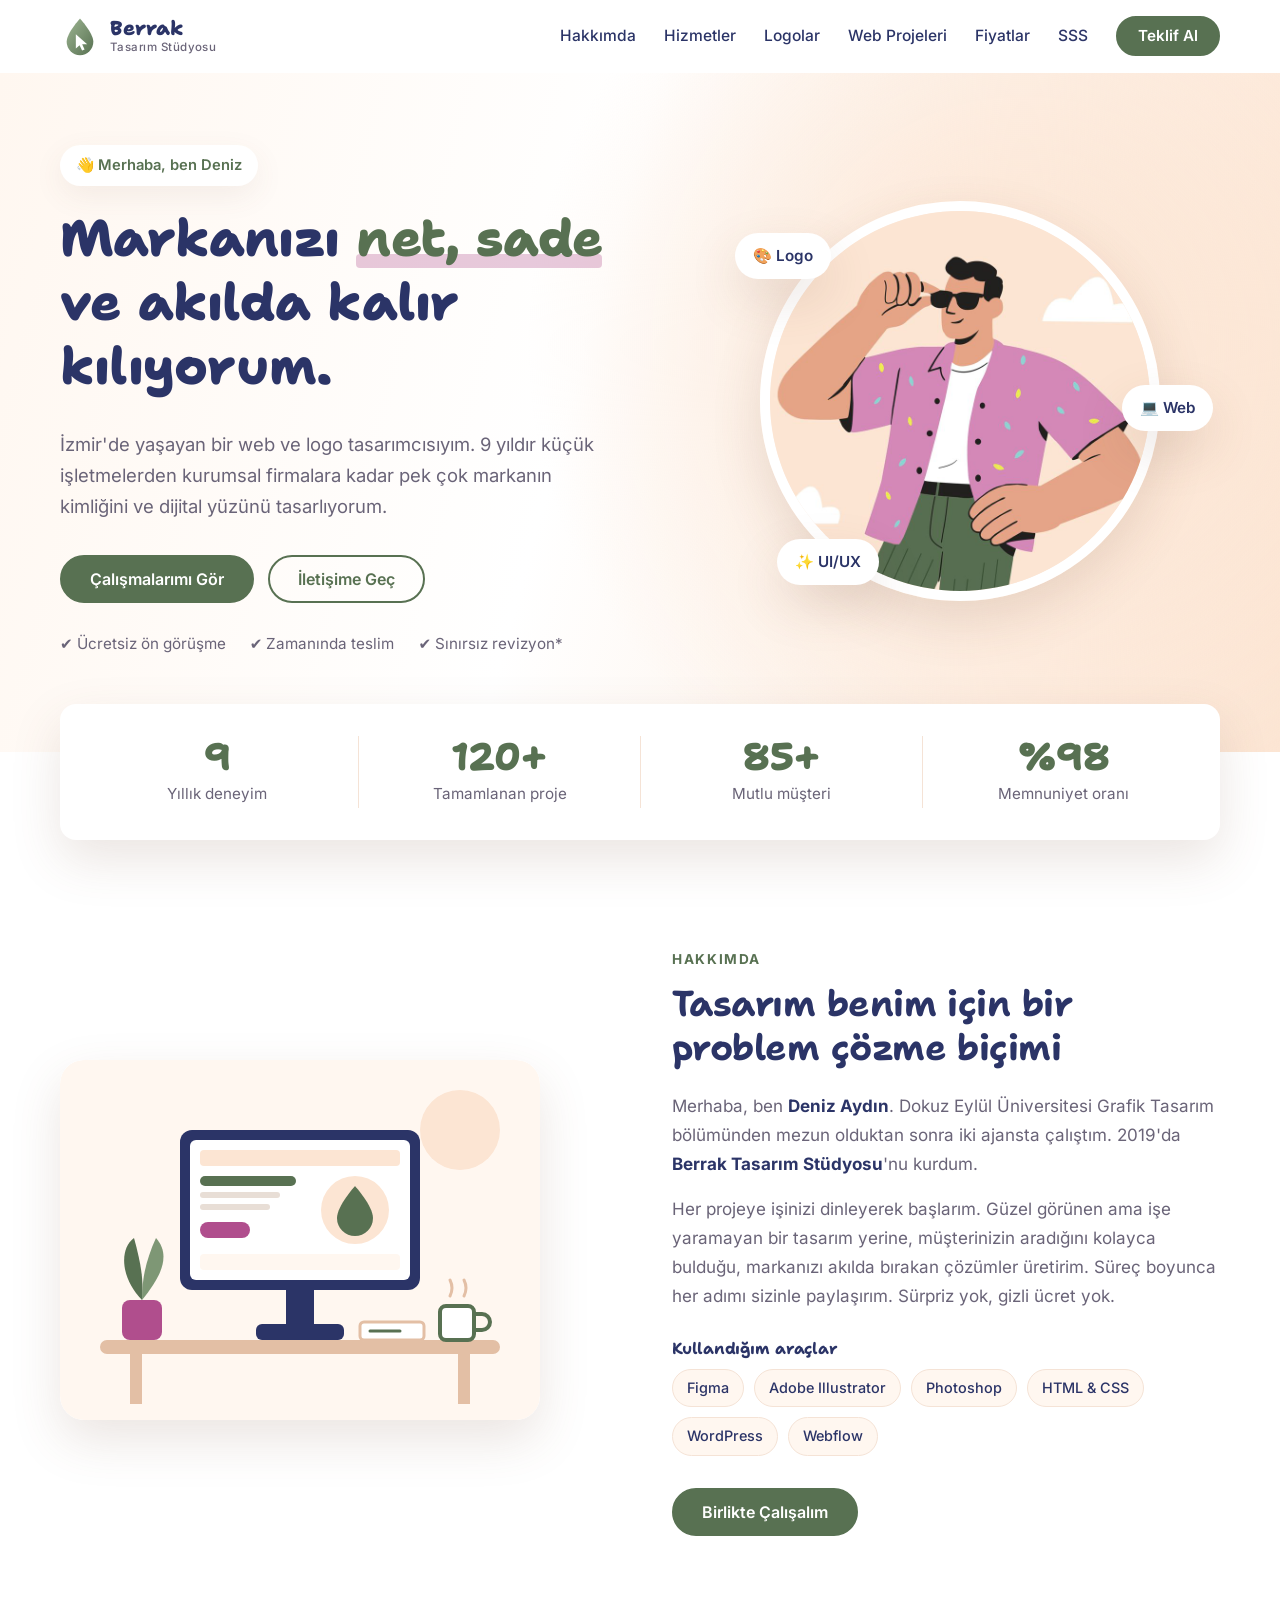
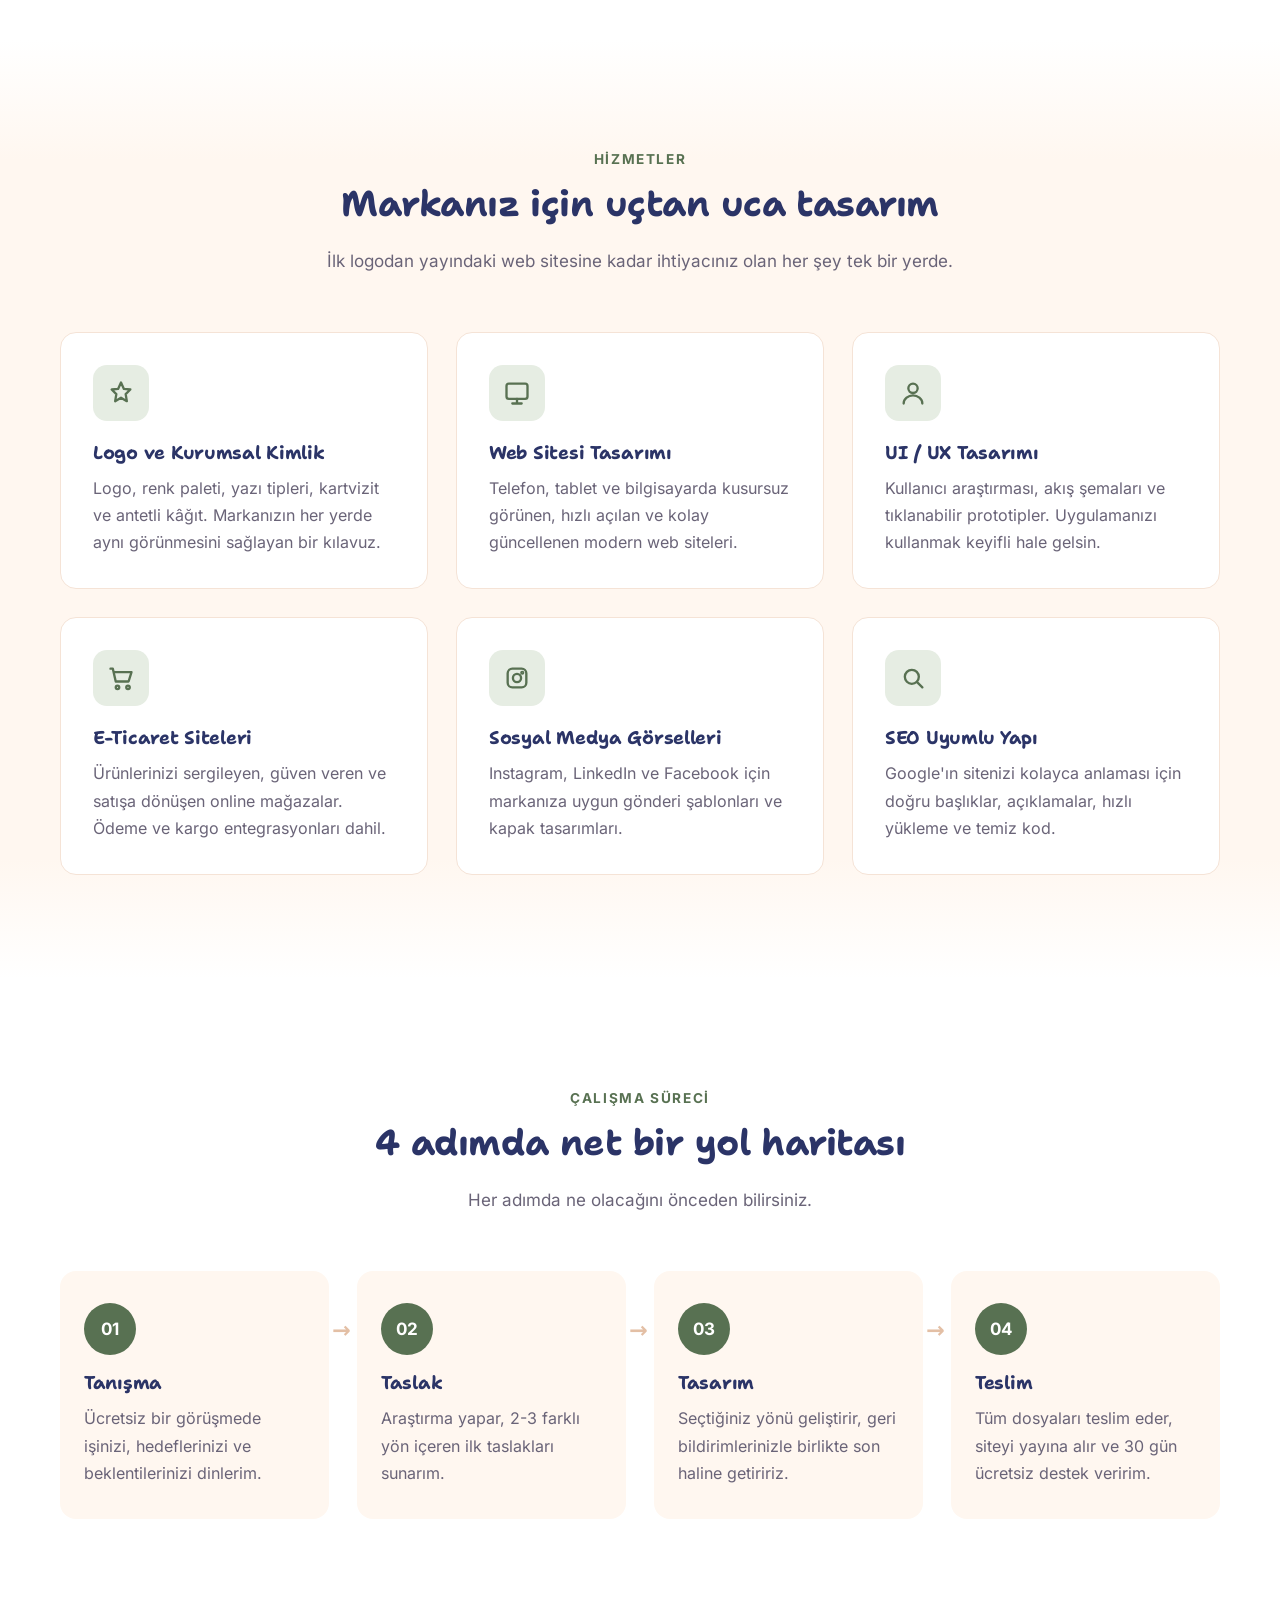
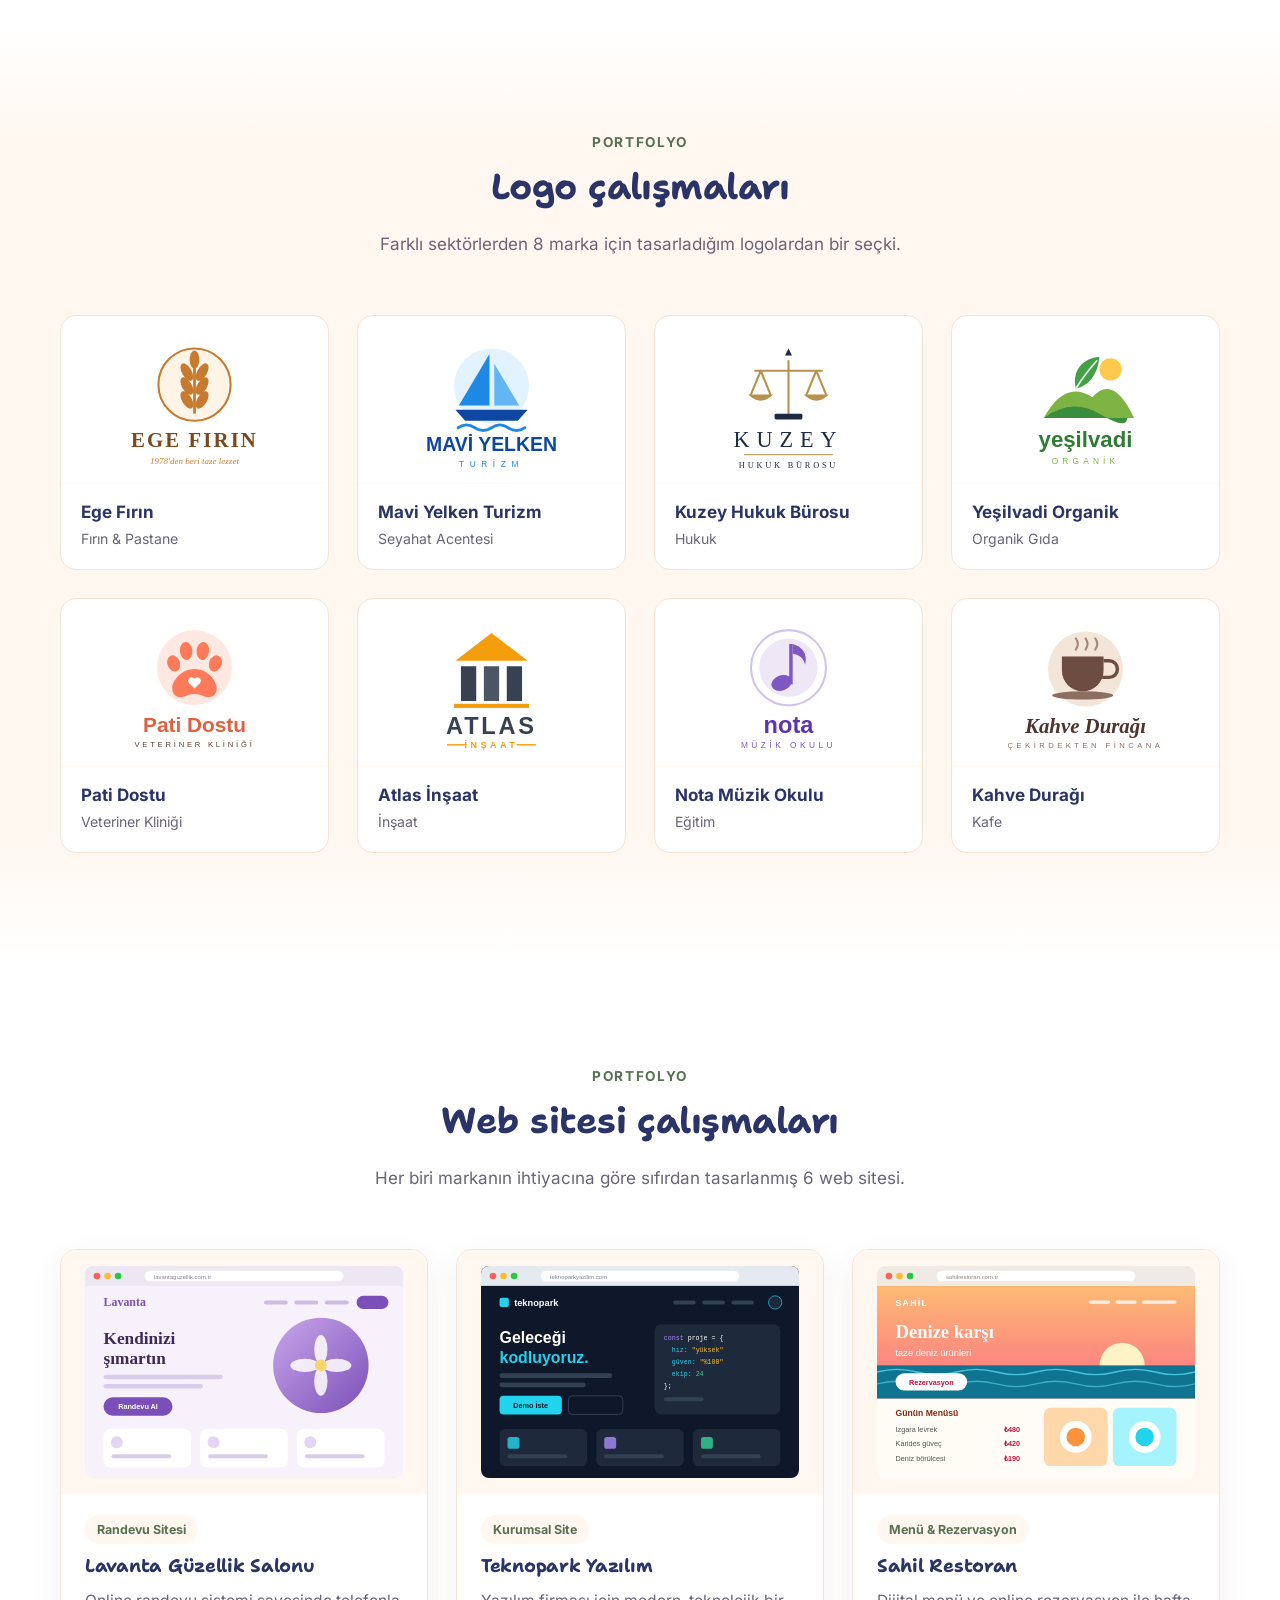
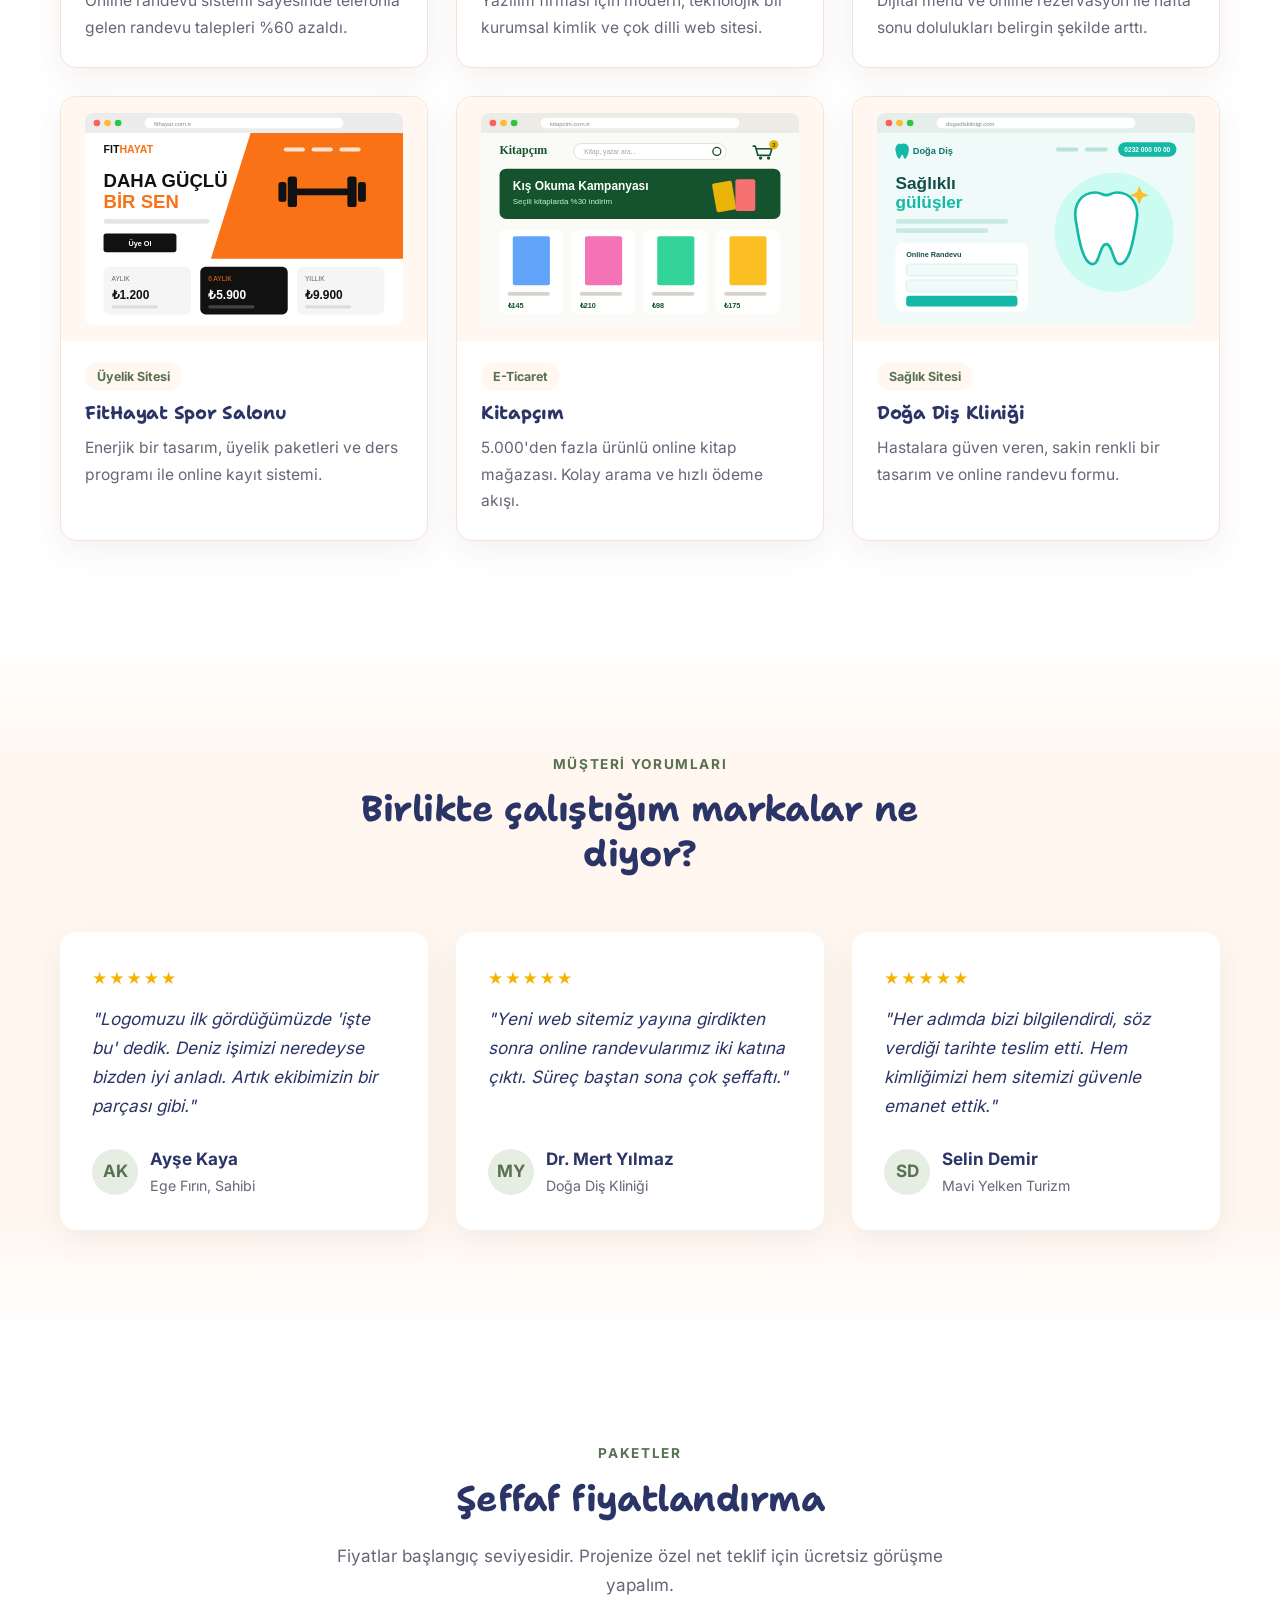
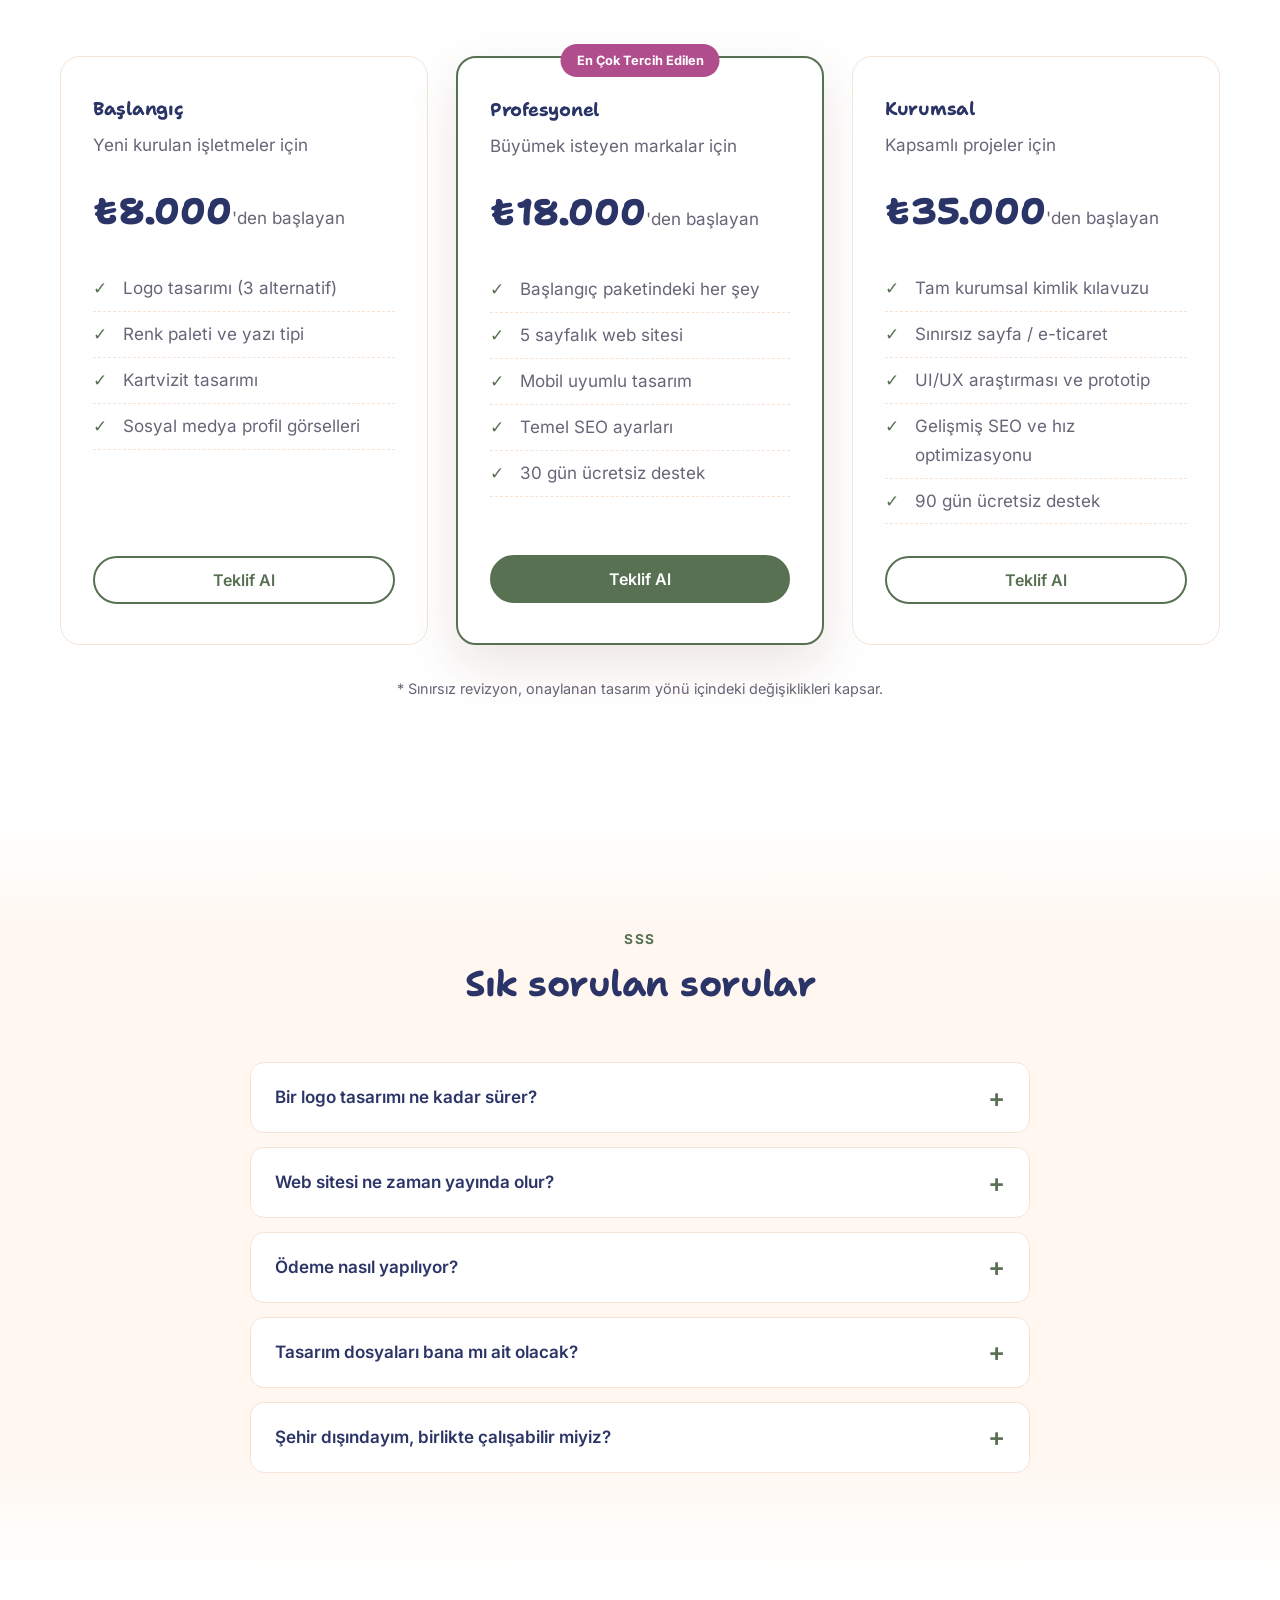
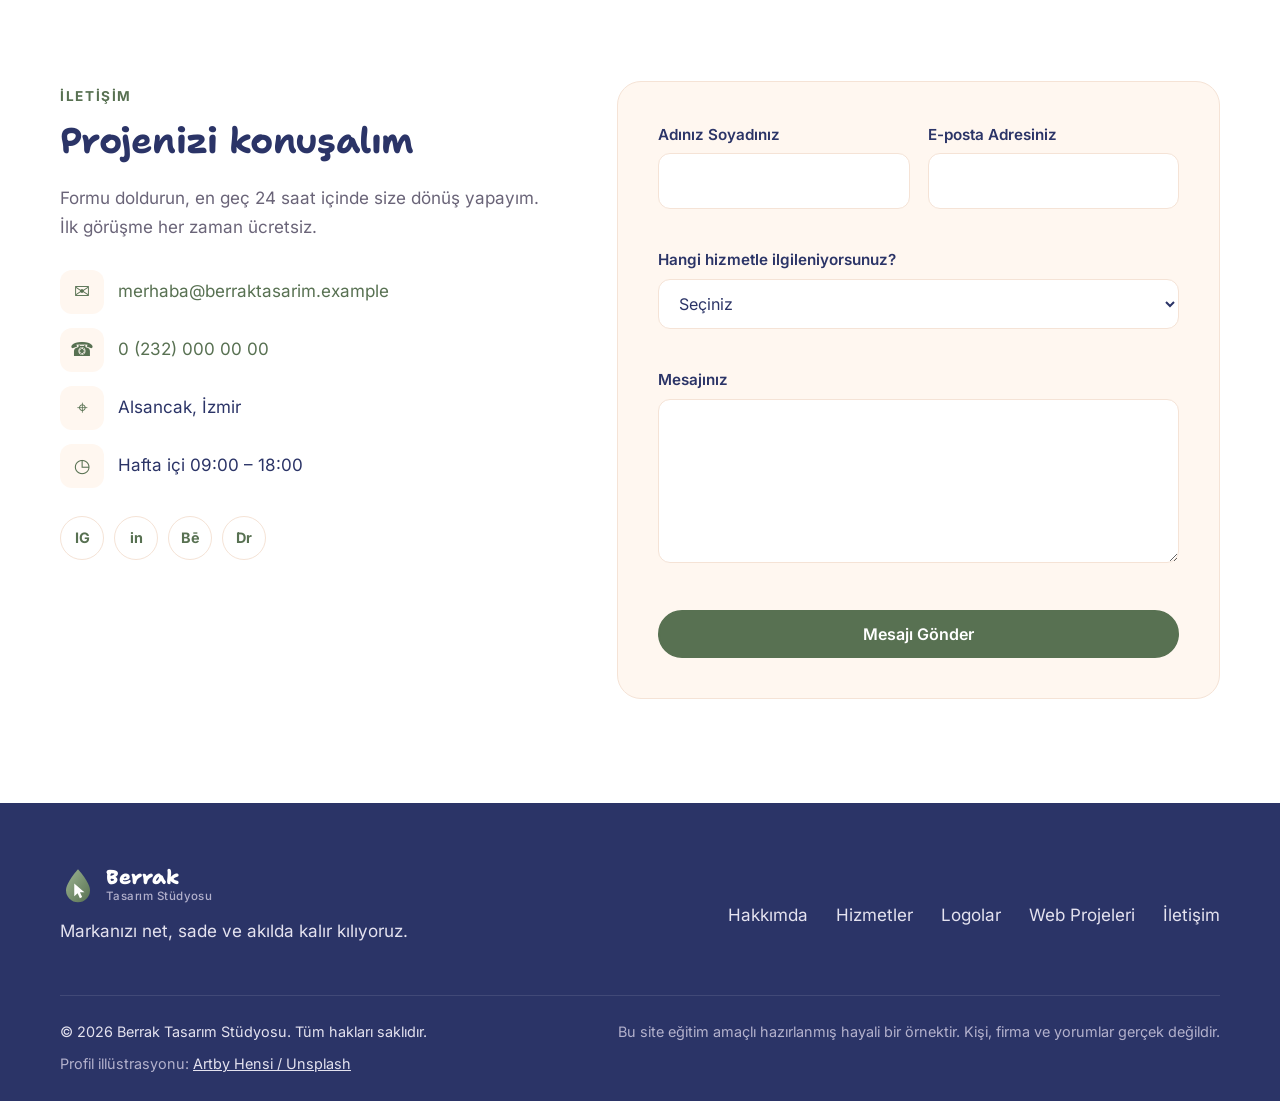
==== index.html @ 3c28bce4 "Yazı tipleri siteye taşındı, sayfa zıplaması giderildi - Inter ve Shantell Sans woff2 dosyaları font" ====
﻿<!DOCTYPE html>
<html lang="tr">
<head>
  <meta charset="UTF-8">
  <meta name="viewport" content="width=device-width, initial-scale=1.0">
  <title>Deniz Aydın | Web ve Logo Tasarımcısı – Berrak Tasarım Stüdyosu</title>
  <meta name="description" content="İzmirli web ve logo tasarımcısı Deniz Aydın. Kurumsal kimlik, logo, web sitesi ve UI/UX tasarımında 9 yıllık deneyim. Ücretsiz ön görüşme için iletişime geçin.">
  <meta name="author" content="Deniz Aydın">
  <meta name="theme-color" content="#587152">

  <!-- Paylaşım önizlemesi (WhatsApp, LinkedIn, Facebook) -->
  <meta property="og:type" content="website">
  <meta property="og:locale" content="tr_TR">
  <meta property="og:site_name" content="Berrak Tasarım Stüdyosu">
  <meta property="og:title" content="Deniz Aydın | Web ve Logo Tasarımcısı">
  <meta property="og:description" content="Markanızı net, sade ve akılda kalır kılıyoruz. Logo, kurumsal kimlik ve web sitesi tasarımı.">

  <link rel="icon" href="images/favicon.svg" type="image/svg+xml">
  <!-- Yazı tipleri sitenin kendi klasöründen; en önemlileri önden yükleniyor -->
  <link rel="preload" href="fonts/shantell-sans-latin.woff2" as="font" type="font/woff2" crossorigin>
  <link rel="preload" href="fonts/inter-latin.woff2" as="font" type="font/woff2" crossorigin>
  <link rel="stylesheet" href="css/style.css">
  <script>document.documentElement.classList.add("js");</script>
</head>
<body>

  <a class="atla" href="#icerik">İçeriğe geç</a>

  <!-- ========== ÜST MENÜ ========== -->
  <header class="ust" id="ust">
    <div class="kap ust__ic">
      <a class="marka" href="#anasayfa" aria-label="Berrak Tasarım Stüdyosu - anasayfa">
        <img src="images/logo.svg" alt="Berrak Tasarım Stüdyosu logosu: içinde imleç oku bulunan adaçayı yeşili su damlası" width="40" height="40">
        <span class="marka__yazi">Berrak<small>Tasarım Stüdyosu</small></span>
      </a>

      <button class="menu-dugme" id="menuDugme" aria-label="Menüyü aç" aria-expanded="false" aria-controls="menu">
        <span></span><span></span><span></span>
      </button>

      <nav class="menu" id="menu" aria-label="Ana menü">
        <a href="#hakkimda">Hakkımda</a>
        <a href="#hizmetler">Hizmetler</a>
        <a href="#logolar">Logolar</a>
        <a href="#projeler">Web Projeleri</a>
        <a href="#fiyatlar">Fiyatlar</a>
        <a href="#sss">SSS</a>
        <a href="#iletisim" class="dugme dugme--kucuk">Teklif Al</a>
      </nav>
    </div>
  </header>

  <main id="icerik">

    <!-- ========== GİRİŞ ========== -->
    <section class="giris" id="anasayfa">
      <div class="kap giris__ic">
        <div class="giris__yazi">
          <span class="etiket">👋 Merhaba, ben Deniz</span>
          <h1>Markanızı <span class="vurgu">net, sade</span> ve akılda kalır kılıyorum.</h1>
          <p class="giris__alt">İzmir'de yaşayan bir web ve logo tasarımcısıyım. 9 yıldır küçük işletmelerden kurumsal firmalara kadar pek çok markanın kimliğini ve dijital yüzünü tasarlıyorum.</p>
          <div class="giris__dugmeler">
            <a href="#logolar" class="dugme">Çalışmalarımı Gör</a>
            <a href="#iletisim" class="dugme dugme--cizgi">İletişime Geç</a>
          </div>
          <ul class="giris__guven">
            <li>✔ Ücretsiz ön görüşme</li>
            <li>✔ Zamanında teslim</li>
            <li>✔ Sınırsız revizyon*</li>
          </ul>
        </div>
        <div class="giris__gorsel">
          <img src="images/avatar-foto.jpg" alt="Pembe desenli gömlek giymiş, güneş gözlüğünü tutarak gülümseyen tasarımcı Deniz Aydın'ın çizim portresi" width="400" height="400" fetchpriority="high">
          <span class="rozet rozet--1">🎨 Logo</span>
          <span class="rozet rozet--2">💻 Web</span>
          <span class="rozet rozet--3">✨ UI/UX</span>
        </div>
      </div>
    </section>

    <!-- ========== RAKAMLAR ========== -->
    <section class="rakamlar" aria-label="Rakamlarla Berrak Tasarım">
      <div class="kap rakamlar__ic">
        <div class="rakam"><strong data-sayi="9">9</strong><span>Yıllık deneyim</span></div>
        <div class="rakam"><strong data-sayi="120" data-ek="+">120+</strong><span>Tamamlanan proje</span></div>
        <div class="rakam"><strong data-sayi="85" data-ek="+">85+</strong><span>Mutlu müşteri</span></div>
        <div class="rakam"><strong data-sayi="98" data-on="%">%98</strong><span>Memnuniyet oranı</span></div>
      </div>
    </section>

    <!-- ========== HAKKIMDA ========== -->
    <section class="bolum" id="hakkimda">
      <div class="kap hakkimda">
        <div class="hakkimda__gorsel belir">
          <img src="images/calisma-alani.svg" alt="Monitöründe web tasarımı açık olan, yanında saksı bitkisi ve kahve kupası bulunan düzenli bir çalışma masası çizimi" width="480" height="360" loading="lazy">
        </div>
        <div class="hakkimda__yazi belir">
          <span class="ust-baslik">Hakkımda</span>
          <h2>Tasarım benim için bir problem çözme biçimi</h2>
          <p>Merhaba, ben <strong>Deniz Aydın</strong>. Dokuz Eylül Üniversitesi Grafik Tasarım bölümünden mezun olduktan sonra iki ajansta çalıştım. 2019'da <strong>Berrak Tasarım Stüdyosu</strong>'nu kurdum.</p>
          <p>Her projeye işinizi dinleyerek başlarım. Güzel görünen ama işe yaramayan bir tasarım yerine, müşterinizin aradığını kolayca bulduğu, markanızı akılda bırakan çözümler üretirim. Süreç boyunca her adımı sizinle paylaşırım. Sürpriz yok, gizli ücret yok.</p>
          <h3 class="kucuk-baslik">Kullandığım araçlar</h3>
          <ul class="araclar">
            <li>Figma</li><li>Adobe Illustrator</li><li>Photoshop</li><li>HTML &amp; CSS</li><li>WordPress</li><li>Webflow</li>
          </ul>
          <a href="#iletisim" class="dugme">Birlikte Çalışalım</a>
        </div>
      </div>
    </section>

    <!-- ========== HİZMETLER ========== -->
    <section class="bolum bolum--acik" id="hizmetler">
      <div class="kap">
        <header class="bolum__baslik belir">
          <span class="ust-baslik">Hizmetler</span>
          <h2>Markanız için uçtan uca tasarım</h2>
          <p>İlk logodan yayındaki web sitesine kadar ihtiyacınız olan her şey tek bir yerde.</p>
        </header>
        <div class="kartlar kartlar--3">
          <article class="hizmet belir">
            <div class="hizmet__ikon" aria-hidden="true">
              <svg viewBox="0 0 24 24"><path d="M12 3l2.5 5.5L20 9l-4 4 1 6-5-3-5 3 1-6-4-4 5.5-.5Z"/></svg>
            </div>
            <h3>Logo ve Kurumsal Kimlik</h3>
            <p>Logo, renk paleti, yazı tipleri, kartvizit ve antetli kâğıt. Markanızın her yerde aynı görünmesini sağlayan bir kılavuz.</p>
          </article>
          <article class="hizmet belir">
            <div class="hizmet__ikon" aria-hidden="true">
              <svg viewBox="0 0 24 24"><rect x="3" y="4" width="18" height="13" rx="2"/><path d="M8 21h8M12 17v4"/></svg>
            </div>
            <h3>Web Sitesi Tasarımı</h3>
            <p>Telefon, tablet ve bilgisayarda kusursuz görünen, hızlı açılan ve kolay güncellenen modern web siteleri.</p>
          </article>
          <article class="hizmet belir">
            <div class="hizmet__ikon" aria-hidden="true">
              <svg viewBox="0 0 24 24"><circle cx="12" cy="8" r="4"/><path d="M4 21c0-4 4-7 8-7s8 3 8 7"/></svg>
            </div>
            <h3>UI / UX Tasarımı</h3>
            <p>Kullanıcı araştırması, akış şemaları ve tıklanabilir prototipler. Uygulamanızı kullanmak keyifli hale gelsin.</p>
          </article>
          <article class="hizmet belir">
            <div class="hizmet__ikon" aria-hidden="true">
              <svg viewBox="0 0 24 24"><path d="M3 4h2l2.5 11h11L21 7H6.5"/><circle cx="9" cy="20" r="1.5"/><circle cx="18" cy="20" r="1.5"/></svg>
            </div>
            <h3>E-Ticaret Siteleri</h3>
            <p>Ürünlerinizi sergileyen, güven veren ve satışa dönüşen online mağazalar. Ödeme ve kargo entegrasyonları dahil.</p>
          </article>
          <article class="hizmet belir">
            <div class="hizmet__ikon" aria-hidden="true">
              <svg viewBox="0 0 24 24"><rect x="4" y="4" width="16" height="16" rx="4"/><circle cx="12" cy="12" r="3.5"/><circle cx="16.5" cy="7.5" r=".8"/></svg>
            </div>
            <h3>Sosyal Medya Görselleri</h3>
            <p>Instagram, LinkedIn ve Facebook için markanıza uygun gönderi şablonları ve kapak tasarımları.</p>
          </article>
          <article class="hizmet belir">
            <div class="hizmet__ikon" aria-hidden="true">
              <svg viewBox="0 0 24 24"><circle cx="11" cy="11" r="6"/><path d="M20 20l-4.5-4.5"/></svg>
            </div>
            <h3>SEO Uyumlu Yapı</h3>
            <p>Google'ın sitenizi kolayca anlaması için doğru başlıklar, açıklamalar, hızlı yükleme ve temiz kod.</p>
          </article>
        </div>
      </div>
    </section>

    <!-- ========== SÜREÇ ========== -->
    <section class="bolum" id="surec">
      <div class="kap">
        <header class="bolum__baslik belir">
          <span class="ust-baslik">Çalışma Süreci</span>
          <h2>4 adımda net bir yol haritası</h2>
          <p>Her adımda ne olacağını önceden bilirsiniz.</p>
        </header>
        <ol class="surec">
          <li class="belir">
            <span class="surec__no">01</span>
            <h3>Tanışma</h3>
            <p>Ücretsiz bir görüşmede işinizi, hedeflerinizi ve beklentilerinizi dinlerim.</p>
          </li>
          <li class="belir">
            <span class="surec__no">02</span>
            <h3>Taslak</h3>
            <p>Araştırma yapar, 2-3 farklı yön içeren ilk taslakları sunarım.</p>
          </li>
          <li class="belir">
            <span class="surec__no">03</span>
            <h3>Tasarım</h3>
            <p>Seçtiğiniz yönü geliştirir, geri bildirimlerinizle birlikte son haline getiririz.</p>
          </li>
          <li class="belir">
            <span class="surec__no">04</span>
            <h3>Teslim</h3>
            <p>Tüm dosyaları teslim eder, siteyi yayına alır ve 30 gün ücretsiz destek veririm.</p>
          </li>
        </ol>
      </div>
    </section>

    <!-- ========== LOGO ÇALIŞMALARI ========== -->
    <section class="bolum bolum--acik" id="logolar">
      <div class="kap">
        <header class="bolum__baslik belir">
          <span class="ust-baslik">Portfolyo</span>
          <h2>Logo çalışmaları</h2>
          <p>Farklı sektörlerden 8 marka için tasarladığım logolardan bir seçki.</p>
        </header>
        <div class="kartlar kartlar--4">
          <figure class="logo-kart belir">
            <img src="images/logolar/ege-firin.svg" alt="Ege Fırın logosu: krem daire içinde kahverengi buğday başağı ve altında EGE FIRIN yazısı" width="320" height="200" loading="lazy">
            <figcaption><strong>Ege Fırın</strong><span>Fırın &amp; Pastane</span></figcaption>
          </figure>
          <figure class="logo-kart belir">
            <img src="images/logolar/mavi-yelken.svg" alt="Mavi Yelken Turizm logosu: dalgaların üzerinde iki mavi yelkenli tekne ve MAVİ YELKEN yazısı" width="320" height="200" loading="lazy">
            <figcaption><strong>Mavi Yelken Turizm</strong><span>Seyahat Acentesi</span></figcaption>
          </figure>
          <figure class="logo-kart belir">
            <img src="images/logolar/kuzey-hukuk.svg" alt="Kuzey Hukuk Bürosu logosu: altın rengi adalet terazisi ve lacivert KUZEY yazısı" width="320" height="200" loading="lazy">
            <figcaption><strong>Kuzey Hukuk Bürosu</strong><span>Hukuk</span></figcaption>
          </figure>
          <figure class="logo-kart belir">
            <img src="images/logolar/yesilvadi.svg" alt="Yeşilvadi Organik logosu: yeşil tepeler, yaprak ve sarı güneş ile yeşilvadi yazısı" width="320" height="200" loading="lazy">
            <figcaption><strong>Yeşilvadi Organik</strong><span>Organik Gıda</span></figcaption>
          </figure>
          <figure class="logo-kart belir">
            <img src="images/logolar/pati-dostu.svg" alt="Pati Dostu Veteriner logosu: ortasında kalp olan turuncu pati izi ve Pati Dostu yazısı" width="320" height="200" loading="lazy">
            <figcaption><strong>Pati Dostu</strong><span>Veteriner Kliniği</span></figcaption>
          </figure>
          <figure class="logo-kart belir">
            <img src="images/logolar/atlas-insaat.svg" alt="Atlas İnşaat logosu: turuncu çatı üçgeni altında üç gri sütun ve ATLAS yazısı" width="320" height="200" loading="lazy">
            <figcaption><strong>Atlas İnşaat</strong><span>İnşaat</span></figcaption>
          </figure>
          <figure class="logo-kart belir">
            <img src="images/logolar/nota-muzik.svg" alt="Nota Müzik Okulu logosu: lila daire içinde mor sekizlik nota ve nota yazısı" width="320" height="200" loading="lazy">
            <figcaption><strong>Nota Müzik Okulu</strong><span>Eğitim</span></figcaption>
          </figure>
          <figure class="logo-kart belir">
            <img src="images/logolar/kahve-duragi.svg" alt="Kahve Durağı logosu: tabağın üzerinde buharı tüten kahverengi fincan ve el yazısı tarzında Kahve Durağı yazısı" width="320" height="200" loading="lazy">
            <figcaption><strong>Kahve Durağı</strong><span>Kafe</span></figcaption>
          </figure>
        </div>
      </div>
    </section>

    <!-- ========== WEB PROJELERİ ========== -->
    <section class="bolum" id="projeler">
      <div class="kap">
        <header class="bolum__baslik belir">
          <span class="ust-baslik">Portfolyo</span>
          <h2>Web sitesi çalışmaları</h2>
          <p>Her biri markanın ihtiyacına göre sıfırdan tasarlanmış 6 web sitesi.</p>
        </header>
        <div class="kartlar kartlar--3">
          <article class="proje belir">
            <img src="images/web/lavanta-guzellik.svg" alt="Lavanta Güzellik Salonu web sitesi ön izlemesi: açık mor zemin, Kendinizi şımartın başlığı, Randevu Al butonu ve çiçek görseli" width="480" height="320" loading="lazy">
            <div class="proje__bilgi">
              <span class="proje__tur">Randevu Sitesi</span>
              <h3>Lavanta Güzellik Salonu</h3>
              <p>Online randevu sistemi sayesinde telefonla gelen randevu talepleri %60 azaldı.</p>
            </div>
          </article>
          <article class="proje belir">
            <img src="images/web/teknopark-yazilim.svg" alt="Teknopark Yazılım web sitesi ön izlemesi: koyu lacivert zemin, turkuaz Geleceği kodluyoruz başlığı ve kod penceresi" width="480" height="320" loading="lazy">
            <div class="proje__bilgi">
              <span class="proje__tur">Kurumsal Site</span>
              <h3>Teknopark Yazılım</h3>
              <p>Yazılım firması için modern, teknolojik bir kurumsal kimlik ve çok dilli web sitesi.</p>
            </div>
          </article>
          <article class="proje belir">
            <img src="images/web/sahil-restoran.svg" alt="Sahil Restoran web sitesi ön izlemesi: gün batımı ve deniz görseli, Denize karşı başlığı, Rezervasyon butonu ve günün menüsü" width="480" height="320" loading="lazy">
            <div class="proje__bilgi">
              <span class="proje__tur">Menü &amp; Rezervasyon</span>
              <h3>Sahil Restoran</h3>
              <p>Dijital menü ve online rezervasyon ile hafta sonu dolulukları belirgin şekilde arttı.</p>
            </div>
          </article>
          <article class="proje belir">
            <img src="images/web/fithayat.svg" alt="FitHayat Spor Salonu web sitesi ön izlemesi: beyaz ve turuncu zemin, DAHA GÜÇLÜ BİR SEN başlığı, dambıl çizimi ve üyelik paketleri" width="480" height="320" loading="lazy">
            <div class="proje__bilgi">
              <span class="proje__tur">Üyelik Sitesi</span>
              <h3>FitHayat Spor Salonu</h3>
              <p>Enerjik bir tasarım, üyelik paketleri ve ders programı ile online kayıt sistemi.</p>
            </div>
          </article>
          <article class="proje belir">
            <img src="images/web/kitapcim.svg" alt="Kitapçım e-ticaret sitesi ön izlemesi: arama çubuğu, sepet ikonu, yeşil kampanya bandı ve fiyatlı renkli kitap kapakları" width="480" height="320" loading="lazy">
            <div class="proje__bilgi">
              <span class="proje__tur">E-Ticaret</span>
              <h3>Kitapçım</h3>
              <p>5.000'den fazla ürünlü online kitap mağazası. Kolay arama ve hızlı ödeme akışı.</p>
            </div>
          </article>
          <article class="proje belir">
            <img src="images/web/doga-dis.svg" alt="Doğa Diş Kliniği web sitesi ön izlemesi: mint yeşili zemin, Sağlıklı gülüşler başlığı, online randevu formu ve diş çizimi" width="480" height="320" loading="lazy">
            <div class="proje__bilgi">
              <span class="proje__tur">Sağlık Sitesi</span>
              <h3>Doğa Diş Kliniği</h3>
              <p>Hastalara güven veren, sakin renkli bir tasarım ve online randevu formu.</p>
            </div>
          </article>
        </div>
      </div>
    </section>

    <!-- ========== YORUMLAR ========== -->
    <section class="bolum bolum--acik" id="yorumlar">
      <div class="kap">
        <header class="bolum__baslik belir">
          <span class="ust-baslik">Müşteri Yorumları</span>
          <h2>Birlikte çalıştığım markalar ne diyor?</h2>
        </header>
        <div class="kartlar kartlar--3">
          <blockquote class="yorum belir">
            <div class="yildiz" aria-label="5 üzerinden 5 yıldız">★★★★★</div>
            <p>"Logomuzu ilk gördüğümüzde 'işte bu' dedik. Deniz işimizi neredeyse bizden iyi anladı. Artık ekibimizin bir parçası gibi."</p>
            <footer>
              <span class="yorum__bas" aria-hidden="true">AK</span>
              <span><strong>Ayşe Kaya</strong><small>Ege Fırın, Sahibi</small></span>
            </footer>
          </blockquote>
          <blockquote class="yorum belir">
            <div class="yildiz" aria-label="5 üzerinden 5 yıldız">★★★★★</div>
            <p>"Yeni web sitemiz yayına girdikten sonra online randevularımız iki katına çıktı. Süreç baştan sona çok şeffaftı."</p>
            <footer>
              <span class="yorum__bas" aria-hidden="true">MY</span>
              <span><strong>Dr. Mert Yılmaz</strong><small>Doğa Diş Kliniği</small></span>
            </footer>
          </blockquote>
          <blockquote class="yorum belir">
            <div class="yildiz" aria-label="5 üzerinden 5 yıldız">★★★★★</div>
            <p>"Her adımda bizi bilgilendirdi, söz verdiği tarihte teslim etti. Hem kimliğimizi hem sitemizi güvenle emanet ettik."</p>
            <footer>
              <span class="yorum__bas" aria-hidden="true">SD</span>
              <span><strong>Selin Demir</strong><small>Mavi Yelken Turizm</small></span>
            </footer>
          </blockquote>
        </div>
      </div>
    </section>

    <!-- ========== FİYATLAR ========== -->
    <section class="bolum" id="fiyatlar">
      <div class="kap">
        <header class="bolum__baslik belir">
          <span class="ust-baslik">Paketler</span>
          <h2>Şeffaf fiyatlandırma</h2>
          <p>Fiyatlar başlangıç seviyesidir. Projenize özel net teklif için ücretsiz görüşme yapalım.</p>
        </header>
        <div class="kartlar kartlar--3 fiyatlar">
          <article class="fiyat belir">
            <h3>Başlangıç</h3>
            <p class="fiyat__aciklama">Yeni kurulan işletmeler için</p>
            <p class="fiyat__tutar"><span>₺8.000</span>'den başlayan</p>
            <ul>
              <li>Logo tasarımı (3 alternatif)</li>
              <li>Renk paleti ve yazı tipi</li>
              <li>Kartvizit tasarımı</li>
              <li>Sosyal medya profil görselleri</li>
            </ul>
            <a href="#iletisim" class="dugme dugme--cizgi">Teklif Al</a>
          </article>
          <article class="fiyat fiyat--one belir">
            <span class="fiyat__rozet">En Çok Tercih Edilen</span>
            <h3>Profesyonel</h3>
            <p class="fiyat__aciklama">Büyümek isteyen markalar için</p>
            <p class="fiyat__tutar"><span>₺18.000</span>'den başlayan</p>
            <ul>
              <li>Başlangıç paketindeki her şey</li>
              <li>5 sayfalık web sitesi</li>
              <li>Mobil uyumlu tasarım</li>
              <li>Temel SEO ayarları</li>
              <li>30 gün ücretsiz destek</li>
            </ul>
            <a href="#iletisim" class="dugme">Teklif Al</a>
          </article>
          <article class="fiyat belir">
            <h3>Kurumsal</h3>
            <p class="fiyat__aciklama">Kapsamlı projeler için</p>
            <p class="fiyat__tutar"><span>₺35.000</span>'den başlayan</p>
            <ul>
              <li>Tam kurumsal kimlik kılavuzu</li>
              <li>Sınırsız sayfa / e-ticaret</li>
              <li>UI/UX araştırması ve prototip</li>
              <li>Gelişmiş SEO ve hız optimizasyonu</li>
              <li>90 gün ücretsiz destek</li>
            </ul>
            <a href="#iletisim" class="dugme dugme--cizgi">Teklif Al</a>
          </article>
        </div>
        <p class="dipnot">* Sınırsız revizyon, onaylanan tasarım yönü içindeki değişiklikleri kapsar.</p>
      </div>
    </section>

    <!-- ========== SSS ========== -->
    <section class="bolum bolum--acik" id="sss">
      <div class="kap kap--dar">
        <header class="bolum__baslik belir">
          <span class="ust-baslik">SSS</span>
          <h2>Sık sorulan sorular</h2>
        </header>
        <div class="sss">
          <details class="belir">
            <summary>Bir logo tasarımı ne kadar sürer?</summary>
            <p>Ortalama 1-2 hafta. İlk taslaklar 5 iş günü içinde hazır olur, ardından geri bildirimlerinizle birlikte son haline getiririz.</p>
          </details>
          <details class="belir">
            <summary>Web sitesi ne zaman yayında olur?</summary>
            <p>5 sayfalık bir kurumsal site genellikle 3-4 haftada tamamlanır. E-ticaret projeleri kapsamına göre 6-8 hafta sürebilir.</p>
          </details>
          <details class="belir">
            <summary>Ödeme nasıl yapılıyor?</summary>
            <p>Proje başında %50, teslimde %50 olarak iki taksitte ödeme alıyorum. Havale/EFT ile ödeyebilirsiniz ve her ödeme için fatura kesilir.</p>
          </details>
          <details class="belir">
            <summary>Tasarım dosyaları bana mı ait olacak?</summary>
            <p>Evet. Ödeme tamamlandığında tüm kaynak dosyalar (AI, SVG, PNG, PDF) ve kullanım hakları size devredilir.</p>
          </details>
          <details class="belir">
            <summary>Şehir dışındayım, birlikte çalışabilir miyiz?</summary>
            <p>Elbette. Müşterilerimin yarısından fazlası İzmir dışında. Görüşmeleri görüntülü arama ile yapıyoruz.</p>
          </details>
        </div>
      </div>
    </section>

    <!-- ========== İLETİŞİM ========== -->
    <section class="bolum" id="iletisim">
      <div class="kap iletisim">
        <div class="iletisim__bilgi belir">
          <span class="ust-baslik">İletişim</span>
          <h2>Projenizi konuşalım</h2>
          <p>Formu doldurun, en geç 24 saat içinde size dönüş yapayım. İlk görüşme her zaman ücretsiz.</p>
          <ul class="iletisim__liste">
            <li><span aria-hidden="true">✉</span><a href="mailto:merhaba@berraktasarim.example">merhaba@berraktasarim.example</a></li>
            <li><span aria-hidden="true">☎</span><a href="tel:+902320000000">0 (232) 000 00 00</a></li>
            <li><span aria-hidden="true">⌖</span>Alsancak, İzmir</li>
            <li><span aria-hidden="true">◷</span>Hafta içi 09:00 – 18:00</li>
          </ul>
          <div class="sosyal">
            <a href="#" aria-label="Instagram">IG</a>
            <a href="#" aria-label="LinkedIn">in</a>
            <a href="#" aria-label="Behance">Bē</a>
            <a href="#" aria-label="Dribbble">Dr</a>
          </div>
        </div>

        <form class="form belir" id="iletisimFormu" novalidate>
          <div class="form__satir">
            <div class="alan">
              <label for="ad">Adınız Soyadınız</label>
              <input type="text" id="ad" name="ad" autocomplete="name" required>
              <small class="hata" aria-live="polite"></small>
            </div>
            <div class="alan">
              <label for="eposta">E-posta Adresiniz</label>
              <input type="email" id="eposta" name="eposta" autocomplete="email" required>
              <small class="hata" aria-live="polite"></small>
            </div>
          </div>
          <div class="alan">
            <label for="konu">Hangi hizmetle ilgileniyorsunuz?</label>
            <select id="konu" name="konu" required>
              <option value="">Seçiniz</option>
              <option>Logo ve Kurumsal Kimlik</option>
              <option>Web Sitesi Tasarımı</option>
              <option>E-Ticaret Sitesi</option>
              <option>UI / UX Tasarımı</option>
              <option>Diğer</option>
            </select>
            <small class="hata" aria-live="polite"></small>
          </div>
          <div class="alan">
            <label for="mesaj">Mesajınız</label>
            <textarea id="mesaj" name="mesaj" rows="5" required></textarea>
            <small class="hata" aria-live="polite"></small>
          </div>
          <button type="submit" class="dugme dugme--tam">Mesajı Gönder</button>
          <p class="form__sonuc" id="formSonuc" role="status"></p>
        </form>
      </div>
    </section>

  </main>

  <!-- ========== ALT BİLGİ ========== -->
  <footer class="alt">
    <div class="kap alt__ic">
      <div>
        <a class="marka marka--alt" href="#anasayfa">
          <img src="images/logo.svg" alt="Berrak Tasarım Stüdyosu logosu" width="36" height="36" loading="lazy">
          <span class="marka__yazi">Berrak<small>Tasarım Stüdyosu</small></span>
        </a>
        <p>Markanızı net, sade ve akılda kalır kılıyoruz.</p>
      </div>
      <nav aria-label="Alt menü" class="alt__menu">
        <a href="#hakkimda">Hakkımda</a>
        <a href="#hizmetler">Hizmetler</a>
        <a href="#logolar">Logolar</a>
        <a href="#projeler">Web Projeleri</a>
        <a href="#iletisim">İletişim</a>
      </nav>
    </div>
    <div class="kap alt__son">
      <p>© <span id="yil">2026</span> Berrak Tasarım Stüdyosu. Tüm hakları saklıdır.</p>
      <p class="alt__not">Bu site eğitim amaçlı hazırlanmış hayali bir örnektir. Kişi, firma ve yorumlar gerçek değildir.</p>
      <p class="alt__not">Profil illüstrasyonu: <a href="https://unsplash.com/illustrations/a-stylish-man-posing-with-his-sunglasses-zsFix0foHT0" target="_blank" rel="noopener">Artby Hensi / Unsplash</a></p>
    </div>
  </footer>

  <a href="#anasayfa" class="yukari" id="yukari" aria-label="Sayfanın başına dön">↑</a>

  <script src="js/main.js"></script>
</body>
</html>
---- css/style.css ----
/* =========================================================
   Berrak Tasarım Stüdyosu - Ana stil dosyası
   ========================================================= */

/* ---------- Yazı tipleri (sitenin kendi fonts/ klasöründen) ----------
   Değişken yazı tipleri: tek dosya birden fazla kalınlığı içerir.
   latin: temel harfler + ç ö ü ı   |   latin-ext: ğ ş İ ₺ gibi ek harfler */
@font-face {
  font-family: "Shantell Sans"; font-style: normal; font-weight: 700 800; font-display: swap;
  src: url("../fonts/shantell-sans-latin.woff2") format("woff2");
  unicode-range: U+0000-00FF, U+0131, U+0152-0153, U+02BB-02BC, U+02C6, U+02DA, U+02DC, U+0304, U+0308, U+0329, U+2000-206F, U+20AC, U+2122, U+2191, U+2193, U+2212, U+2215, U+FEFF, U+FFFD;
}
@font-face {
  font-family: "Shantell Sans"; font-style: normal; font-weight: 700 800; font-display: swap;
  src: url("../fonts/shantell-sans-latin-ext.woff2") format("woff2");
  unicode-range: U+0100-02BA, U+02BD-02C5, U+02C7-02CC, U+02CE-02D7, U+02DD-02FF, U+0304, U+0308, U+0329, U+1D00-1DBF, U+1E00-1E9F, U+1EF2-1EFF, U+2020, U+20A0-20AB, U+20AD-20C4, U+2113, U+2C60-2C7F, U+A720-A7FF;
}
@font-face {
  font-family: "Inter"; font-style: normal; font-weight: 400 700; font-display: swap;
  src: url("../fonts/inter-latin.woff2") format("woff2");
  unicode-range: U+0000-00FF, U+0131, U+0152-0153, U+02BB-02BC, U+02C6, U+02DA, U+02DC, U+0304, U+0308, U+0329, U+2000-206F, U+20AC, U+2122, U+2191, U+2193, U+2212, U+2215, U+FEFF, U+FFFD;
}
@font-face {
  font-family: "Inter"; font-style: normal; font-weight: 400 700; font-display: swap;
  src: url("../fonts/inter-latin-ext.woff2") format("woff2");
  unicode-range: U+0100-02BA, U+02BD-02C5, U+02C7-02CC, U+02CE-02D7, U+02DD-02FF, U+0304, U+0308, U+0329, U+1D00-1DBF, U+1E00-1E9F, U+1EF2-1EFF, U+2020, U+20A0-20AB, U+20AD-20C4, U+2113, U+2C60-2C7F, U+A720-A7FF;
}

/* ---------- Yedek yazı tipleri (sayfa zıplamasını önler) ----------
   Asıl yazı tipi inene kadar Arial gösterilir. Arial, asıl yazı tipiyle
   aynı genişlikte görünecek şekilde büyütüldü; böylece yazı tipi değiştiğinde
   satırlar aynı yerden kırılır ve içerik kaymaz. Değerler ölçülerek bulundu. */
@font-face { font-family: "Shantell Yedek"; font-weight: 700; src: local("Arial Bold"), local("Arial-BoldMT");
  size-adjust: 112.71%; ascent-override: 90.5%; descent-override: 28.4%; line-gap-override: 0%; }
@font-face { font-family: "Shantell Yedek"; font-weight: 800; src: local("Arial Bold"), local("Arial-BoldMT");
  size-adjust: 115.52%; ascent-override: 88.3%; descent-override: 27.7%; line-gap-override: 0%; }
@font-face { font-family: "Inter Yedek"; font-weight: 400; src: local("Arial"), local("ArialMT");
  size-adjust: 105.97%; ascent-override: 91.5%; descent-override: 22.6%; line-gap-override: 0%; }
@font-face { font-family: "Inter Yedek"; font-weight: 500; src: local("Arial"), local("ArialMT");
  size-adjust: 107.31%; ascent-override: 90.4%; descent-override: 22.4%; line-gap-override: 0%; }
@font-face { font-family: "Inter Yedek"; font-weight: 600; src: local("Arial Bold"), local("Arial-BoldMT");
  size-adjust: 100.93%; ascent-override: 96.1%; descent-override: 23.8%; line-gap-override: 0%; }
@font-face { font-family: "Inter Yedek"; font-weight: 700; src: local("Arial Bold"), local("Arial-BoldMT");
  size-adjust: 102.16%; ascent-override: 95%; descent-override: 23.5%; line-gap-override: 0%; }

/* ---------- Renkler ve temel değerler ---------- */
:root {
  /* Renkler profil illüstrasyonundan alındı */
  --beyaz: #FFFFFF;
  --zemin-acik: #FFF7F0;     /* krem - bölüm zemini */
  --seftali: #FCE5D3;        /* şeftali - giriş geçişi */
  --cizgi: #F5E3D6;          /* kart kenarı, çizgi */
  --cizgi-koyu: #E3BFA5;     /* üzerine gelince kenar, oklar */
  --ana: #587152;            /* adaçayı yeşili - ana renk (buton, link) */
  --ana-koyu: #43593E;       /* buton üzerine gelince */
  --ana-acik: #E6EDE3;       /* ikon zemini, etiketler */
  --yazi: #2B3467;           /* gece mavisi - yazı */
  --gri: #6A6478;            /* ikincil yazı */
  --vurgu: #B04E8D;          /* erik pembesi - küçük vurgular */
  --hata: #C0392B;
  --basari: #3F7A45;

  --yaricap: 16px;
  --golge: 0 10px 30px rgba(120, 80, 60, .08);
  --golge-buyuk: 0 20px 50px rgba(120, 80, 60, .15);
  --gecis: .25s ease;
  --font: "Inter", "Inter Yedek", system-ui, -apple-system, "Segoe UI", Roboto, Arial, sans-serif;
  --font-baslik: "Shantell Sans", "Shantell Yedek", var(--font);
}

/* ---------- Sıfırlama ---------- */
*, *::before, *::after { box-sizing: border-box; }
html { scroll-behavior: smooth; scroll-padding-top: 80px; }
body {
  margin: 0;
  font-family: var(--font);
  font-size: 1.0625rem;
  line-height: 1.7;
  color: var(--yazi);
  background: var(--beyaz);
  -webkit-font-smoothing: antialiased;
}
img { max-width: 100%; height: auto; display: block; }
a { color: var(--ana); text-decoration: none; }
h1, h2, h3 { font-family: var(--font-baslik); line-height: 1.25; margin: 0 0 .6em; letter-spacing: -.015em; }
h1 { font-size: clamp(2rem, 4.2vw, 3.2rem); font-weight: 800; }
h2 { font-size: clamp(1.6rem, 2.8vw, 2.25rem); font-weight: 700; }
h3 { font-size: 1.15rem; font-weight: 700; }
p { margin: 0 0 1em; }
ul, ol { margin: 0; padding: 0; list-style: none; }
:focus-visible { outline: 3px solid var(--vurgu); outline-offset: 3px; border-radius: 6px; }

.kap { width: min(1160px, 100% - 32px); margin-inline: auto; }
.kap--dar { width: min(780px, 100% - 32px); }

/* Klavye kullanıcıları için "içeriğe geç" linki */
.atla {
  position: absolute; left: 16px; top: -60px; z-index: 200;
  background: var(--yazi); color: var(--beyaz);
  padding: 10px 16px; border-radius: 8px; transition: top var(--gecis);
}
.atla:focus { top: 16px; }

/* ---------- Butonlar ---------- */
.dugme {
  display: inline-flex; align-items: center; justify-content: center; gap: 8px;
  padding: 14px 28px; border-radius: 999px; border: 2px solid var(--ana);
  background: var(--ana); color: var(--beyaz);
  font: 600 1rem/1 var(--font); cursor: pointer;
  transition: background var(--gecis), transform var(--gecis), box-shadow var(--gecis);
}
.dugme:hover { background: var(--ana-koyu); border-color: var(--ana-koyu); transform: translateY(-2px); box-shadow: 0 8px 20px rgba(88, 113, 82, .3); }
.dugme--cizgi { background: transparent; color: var(--ana); }
.dugme--cizgi:hover { background: var(--ana); color: var(--beyaz); }
.dugme--kucuk { padding: 10px 20px; font-size: .95rem; }
.dugme--tam { width: 100%; }

/* ---------- Üst menü ---------- */
.ust {
  position: sticky; top: 0; z-index: 100;
  background: rgba(255, 255, 255, .9);
  backdrop-filter: blur(10px);
  border-bottom: 1px solid transparent;
  transition: border-color var(--gecis), box-shadow var(--gecis);
}
.ust.kaydi { border-color: var(--cizgi); box-shadow: var(--golge); }
.ust__ic { display: flex; align-items: center; justify-content: space-between; height: 72px; }

.marka { display: flex; align-items: center; gap: 10px; color: var(--yazi); }
.marka__yazi { font-family: var(--font-baslik); font-weight: 800; font-size: 1.25rem; line-height: 1; display: flex; flex-direction: column; }
.marka__yazi small { font-family: var(--font); font-weight: 500; font-size: .72rem; color: var(--gri); letter-spacing: .04em; margin-top: 4px; }

.menu { display: flex; align-items: center; gap: 28px; }
.menu a:not(.dugme) { color: var(--yazi); font-weight: 500; font-size: .97rem; position: relative; }
.menu a:not(.dugme)::after {
  content: ""; position: absolute; left: 0; bottom: -4px; width: 100%; height: 2px;
  background: var(--ana); transform: scaleX(0); transform-origin: left; transition: transform var(--gecis);
}
.menu a:not(.dugme):hover::after { transform: scaleX(1); }

.menu-dugme { display: none; background: none; border: 0; padding: 8px; cursor: pointer; }
.menu-dugme span { display: block; width: 26px; height: 2.5px; margin: 5px 0; background: var(--yazi); border-radius: 2px; transition: transform var(--gecis), opacity var(--gecis); }
.menu-dugme[aria-expanded="true"] span:nth-child(1) { transform: translateY(7.5px) rotate(45deg); }
.menu-dugme[aria-expanded="true"] span:nth-child(2) { opacity: 0; }
.menu-dugme[aria-expanded="true"] span:nth-child(3) { transform: translateY(-7.5px) rotate(-45deg); }

/* ---------- Giriş ---------- */
.giris {
  /* Soldan sağa krem → beyaz → şeftali yumuşak geçiş; avatarın zeminiyle kaynaşır */
  background:
    radial-gradient(circle at 80% 40%, var(--seftali) 0, transparent 45%),
    linear-gradient(105deg, var(--zemin-acik) 0%, var(--beyaz) 45%, var(--seftali) 100%);
  padding: 72px 0 96px;
  overflow: hidden;
}
.giris__ic { display: grid; grid-template-columns: 1.1fr .9fr; gap: 48px; align-items: center; }
.etiket {
  display: inline-block; background: var(--beyaz); color: var(--ana);
  padding: 8px 16px; border-radius: 999px; font-weight: 600; font-size: .92rem;
  box-shadow: var(--golge); margin-bottom: 20px;
}
.vurgu { color: var(--ana); position: relative; isolation: isolate; white-space: nowrap; }
.vurgu::after {
  content: ""; position: absolute; left: 0; right: 0; bottom: .08em; height: .28em;
  background: var(--vurgu); opacity: .3; border-radius: 4px; z-index: -1;
}
.giris__alt { font-size: 1.15rem; color: var(--gri); max-width: 540px; }
.giris__dugmeler { display: flex; flex-wrap: wrap; gap: 14px; margin: 32px 0 28px; }
.giris__guven { display: flex; flex-wrap: wrap; gap: 8px 24px; color: var(--gri); font-size: .95rem; }

.giris__gorsel { position: relative; justify-self: center; width: min(420px, 100%); }
.giris__gorsel img { border-radius: 50%; box-shadow: var(--golge-buyuk); border: 10px solid var(--beyaz); }
.rozet {
  position: absolute; background: var(--beyaz); padding: 10px 18px; border-radius: 999px;
  font-weight: 600; font-size: .95rem; box-shadow: var(--golge-buyuk);
  animation: yuz 5s ease-in-out infinite;
}
.rozet--1 { top: 8%; left: -6%; }
.rozet--2 { top: 46%; right: -8%; animation-delay: -1.6s; }
.rozet--3 { bottom: 4%; left: 4%; animation-delay: -3.2s; }
@keyframes yuz { 50% { transform: translateY(-10px); } }

/* ---------- Rakamlar ---------- */
.rakamlar { margin-top: -48px; position: relative; z-index: 2; }
.rakamlar__ic {
  display: grid; grid-template-columns: repeat(4, 1fr);
  background: var(--beyaz); border-radius: var(--yaricap); box-shadow: var(--golge-buyuk);
  padding: 32px 16px;
}
.rakam { text-align: center; padding: 0 12px; }
.rakam + .rakam { border-left: 1px solid var(--cizgi); }
.rakam strong { display: block; font-family: var(--font-baslik); font-size: 2.4rem; font-weight: 800; color: var(--ana); line-height: 1.1; }
.rakam span { color: var(--gri); font-size: .95rem; }

/* ---------- Bölümler ---------- */
.bolum { padding: 104px 0; }
/* Bölümler arası sert çizgi yerine üstte ve altta yumuşak renk geçişi */
.bolum--acik {
  background: linear-gradient(180deg, var(--beyaz) 0, var(--zemin-acik) 120px, var(--zemin-acik) calc(100% - 120px), var(--beyaz) 100%);
}
.bolum__baslik { text-align: center; max-width: 640px; margin: 0 auto 56px; }
.bolum__baslik p { color: var(--gri); }
.ust-baslik {
  display: inline-block; color: var(--ana); font-weight: 700; font-size: .85rem;
  text-transform: uppercase; letter-spacing: .12em; margin-bottom: 10px;
}

.kartlar { display: grid; gap: 28px; }
.kartlar--3 { grid-template-columns: repeat(3, 1fr); }
.kartlar--4 { grid-template-columns: repeat(4, 1fr); }

/* ---------- Hakkımda ---------- */
.hakkimda { display: grid; grid-template-columns: 1fr 1fr; gap: 64px; align-items: center; }
.hakkimda__gorsel img { border-radius: 24px; box-shadow: var(--golge-buyuk); }
.hakkimda__yazi p { color: var(--gri); }
.hakkimda__yazi strong { color: var(--yazi); }
.kucuk-baslik { font-size: 1rem; margin-top: 28px; }
.araclar { display: flex; flex-wrap: wrap; gap: 10px; margin-bottom: 32px; }
.araclar li {
  background: var(--zemin-acik); border: 1px solid var(--cizgi); color: var(--yazi);
  padding: 6px 14px; border-radius: 999px; font-size: .9rem; font-weight: 500;
}

/* ---------- Hizmetler ---------- */
.hizmet {
  background: var(--beyaz); padding: 32px; border-radius: var(--yaricap);
  border: 1px solid var(--cizgi);
  transition: transform var(--gecis), box-shadow var(--gecis), border-color var(--gecis);
}
.hizmet:hover { transform: translateY(-6px); box-shadow: var(--golge-buyuk); border-color: var(--cizgi-koyu); }
.hizmet p { color: var(--gri); margin: 0; font-size: 1rem; }
.hizmet__ikon {
  width: 56px; height: 56px; border-radius: 14px; margin-bottom: 20px;
  background: var(--ana-acik); display: grid; place-items: center;
}
.hizmet__ikon svg { width: 28px; height: 28px; fill: none; stroke: var(--ana); stroke-width: 2; stroke-linecap: round; stroke-linejoin: round; }

/* ---------- Süreç ---------- */
.surec { display: grid; grid-template-columns: repeat(4, 1fr); gap: 28px; counter-reset: adim; }
.surec li { position: relative; padding: 32px 24px; border-radius: var(--yaricap); background: var(--zemin-acik); }
.surec li:not(:last-child)::after {
  content: "→"; position: absolute; right: -22px; top: 40px;
  color: var(--cizgi-koyu); font-size: 1.4rem; font-weight: 700;
}
.surec__no {
  display: inline-grid; place-items: center; width: 52px; height: 52px; border-radius: 50%;
  background: var(--ana); color: var(--beyaz); font-weight: 700; margin-bottom: 16px;
}
.surec p { color: var(--gri); margin: 0; font-size: 1rem; }

/* ---------- Logo kartları ---------- */
.logo-kart {
  margin: 0; background: var(--beyaz); border-radius: var(--yaricap); overflow: hidden;
  border: 1px solid var(--cizgi);
  transition: transform var(--gecis), box-shadow var(--gecis);
}
.logo-kart:hover { transform: translateY(-6px); box-shadow: var(--golge-buyuk); }
.logo-kart img { padding: 20px 12px 8px; aspect-ratio: 8 / 5; width: 100%; }
.logo-kart figcaption { padding: 14px 20px 18px; border-top: 1px solid var(--zemin-acik); display: flex; flex-direction: column; }
.logo-kart figcaption span { color: var(--gri); font-size: .88rem; }

/* ---------- Web projeleri ---------- */
.proje {
  background: var(--beyaz); border-radius: var(--yaricap); overflow: hidden;
  box-shadow: var(--golge); border: 1px solid var(--cizgi);
  transition: transform var(--gecis), box-shadow var(--gecis);
}
.proje:hover { transform: translateY(-6px); box-shadow: var(--golge-buyuk); }
.proje img { background: var(--zemin-acik); padding: 16px; width: 100%; aspect-ratio: 3 / 2; transition: transform .5s ease; }
.proje:hover img { transform: scale(1.03); }
.proje__bilgi { padding: 20px 24px 26px; }
.proje__bilgi p { color: var(--gri); font-size: .97rem; margin: 0; }
.proje__tur {
  display: inline-block; font-size: .78rem; font-weight: 700; color: var(--ana);
  background: var(--zemin-acik); padding: 4px 12px; border-radius: 999px; margin-bottom: 10px;
}

/* ---------- Yorumlar ---------- */
.yorum {
  margin: 0; background: var(--beyaz); padding: 32px; border-radius: var(--yaricap);
  box-shadow: var(--golge); display: flex; flex-direction: column;
}
.yorum p { color: var(--yazi); font-style: italic; flex: 1; }
.yildiz { color: #F5B301; letter-spacing: 2px; margin-bottom: 12px; }
.yorum footer { display: flex; align-items: center; gap: 12px; margin-top: 8px; }
.yorum footer small { display: block; color: var(--gri); }
.yorum__bas {
  width: 46px; height: 46px; border-radius: 50%; display: grid; place-items: center; flex-shrink: 0;
  background: var(--ana-acik); color: var(--ana); font-weight: 700;
}

/* ---------- Fiyatlar ---------- */
.fiyatlar { align-items: stretch; }
.fiyat {
  position: relative; background: var(--beyaz); border: 1px solid var(--cizgi);
  border-radius: 20px; padding: 40px 32px; display: flex; flex-direction: column;
}
.fiyat ul { margin: 24px 0 32px; flex: 1; }
.fiyat li { padding: 8px 0 8px 30px; position: relative; color: var(--gri); border-bottom: 1px dashed var(--cizgi); }
.fiyat li::before { content: "✓"; position: absolute; left: 0; color: var(--ana); font-weight: 700; }
.fiyat__aciklama { color: var(--gri); margin: 0; }
.fiyat__tutar { margin: 20px 0 0; color: var(--gri); }
.fiyat__tutar span { font-family: var(--font-baslik); font-size: 2.3rem; font-weight: 800; color: var(--yazi); }
.fiyat--one { border: 2px solid var(--ana); box-shadow: var(--golge-buyuk); transform: scale(1.03); }
.fiyat__rozet {
  position: absolute; top: -14px; left: 50%; transform: translateX(-50%);
  background: var(--vurgu); color: var(--beyaz); font-size: .8rem; font-weight: 700;
  padding: 6px 16px; border-radius: 999px; white-space: nowrap;
}
.dipnot { text-align: center; color: var(--gri); font-size: .9rem; margin-top: 32px; }

/* ---------- SSS ---------- */
.sss { display: grid; gap: 14px; }
.sss details {
  background: var(--beyaz); border-radius: 14px; border: 1px solid var(--cizgi);
  padding: 0 24px; transition: box-shadow var(--gecis);
}
.sss details[open] { box-shadow: var(--golge); }
.sss summary {
  cursor: pointer; padding: 20px 32px 20px 0; font-weight: 600; list-style: none; position: relative;
}
.sss summary::-webkit-details-marker { display: none; }
.sss summary::after {
  content: "+"; position: absolute; right: 0; top: 50%; transform: translateY(-50%);
  font-size: 1.6rem; color: var(--ana); transition: transform var(--gecis);
}
.sss details[open] summary::after { transform: translateY(-50%) rotate(45deg); }
.sss details p { color: var(--gri); padding-bottom: 20px; margin: 0; }

/* ---------- İletişim ---------- */
.iletisim { display: grid; grid-template-columns: .9fr 1.1fr; gap: 64px; align-items: start; }
.iletisim__bilgi > p { color: var(--gri); }
.iletisim__liste { margin: 28px 0; display: grid; gap: 14px; }
.iletisim__liste li { display: flex; align-items: center; gap: 14px; }
.iletisim__liste li span {
  width: 44px; height: 44px; border-radius: 12px; display: grid; place-items: center;
  background: var(--zemin-acik); color: var(--ana); font-size: 1.2rem; flex-shrink: 0;
}
.sosyal { display: flex; gap: 10px; }
.sosyal a {
  width: 44px; height: 44px; border-radius: 50%; display: grid; place-items: center;
  border: 1px solid var(--cizgi); color: var(--ana); font-weight: 700; font-size: .9rem;
  transition: background var(--gecis), color var(--gecis);
}
.sosyal a:hover { background: var(--ana); color: var(--beyaz); }

.form { background: var(--zemin-acik); padding: 40px; border-radius: 24px; border: 1px solid var(--cizgi); }
.form__satir { display: grid; grid-template-columns: 1fr 1fr; gap: 18px; }
.alan { margin-bottom: 18px; }
.alan label { display: block; font-weight: 600; font-size: .95rem; margin-bottom: 6px; }
.alan input, .alan select, .alan textarea {
  width: 100%; padding: 13px 16px; font: inherit; font-size: 1rem; color: var(--yazi);
  background: var(--beyaz); border: 1.5px solid var(--cizgi); border-radius: 12px;
  transition: border-color var(--gecis), box-shadow var(--gecis);
}
.alan textarea { resize: vertical; }
.alan input:focus, .alan select:focus, .alan textarea:focus {
  outline: none; border-color: var(--ana); box-shadow: 0 0 0 4px rgba(88, 113, 82, .18);
}
.alan.hatali input, .alan.hatali select, .alan.hatali textarea { border-color: var(--hata); }
.hata { color: var(--hata); font-size: .85rem; min-height: 1.2em; display: block; margin-top: 4px; }
.form__sonuc { margin: 16px 0 0; font-weight: 600; color: var(--basari); text-align: center; }
.form__sonuc:empty { display: none; }

/* ---------- Alt bilgi ---------- */
.alt { background: var(--yazi); color: #E4E2EF; padding: 64px 0 24px; }
.alt__ic { display: flex; justify-content: space-between; gap: 32px; flex-wrap: wrap; padding-bottom: 32px; border-bottom: 1px solid rgba(255, 255, 255, .1); }
.marka--alt { color: var(--beyaz); margin-bottom: 14px; }
.marka--alt small { color: #B3B1CC; }
.alt__menu { display: flex; flex-wrap: wrap; gap: 12px 28px; align-items: center; }
.alt__menu a { color: #E4E2EF; }
.alt__menu a:hover { color: var(--beyaz); }
.alt__son { display: flex; justify-content: space-between; flex-wrap: wrap; gap: 8px 24px; padding-top: 24px; font-size: .9rem; }
.alt__son p { margin: 0; }
.alt__not { color: #B3B1CC; }
.alt__not a { color: #E4E2EF; text-decoration: underline; }

/* ---------- Yukarı çık butonu ---------- */
.yukari {
  position: fixed; right: 20px; bottom: 20px; z-index: 90;
  width: 48px; height: 48px; border-radius: 50%; display: grid; place-items: center;
  background: var(--ana); color: var(--beyaz); font-size: 1.3rem; font-weight: 700;
  box-shadow: var(--golge-buyuk);
  opacity: 0; visibility: hidden; transform: translateY(12px);
  transition: opacity var(--gecis), transform var(--gecis), visibility var(--gecis);
}
.yukari.gorunur { opacity: 1; visibility: visible; transform: none; }

/* ---------- Kaydırınca belirme efekti ---------- */
.js .belir { opacity: 0; transform: translateY(24px); transition: opacity .6s ease, transform .6s ease; }
.js .belir.gorundu { opacity: 1; transform: none; }

/* =========================================================
   Ekran boyutuna uyum
   ========================================================= */
@media (max-width: 1024px) {
  .kartlar--4 { grid-template-columns: repeat(3, 1fr); }
  .surec { grid-template-columns: repeat(2, 1fr); }
  .surec li::after { display: none; }
  .menu { gap: 20px; }
}

@media (max-width: 900px) {
  .menu-dugme { display: block; }
  .menu {
    position: absolute; top: 72px; left: 0; right: 0;
    flex-direction: column; align-items: stretch; gap: 0;
    background: var(--beyaz); border-bottom: 1px solid var(--cizgi); box-shadow: var(--golge);
    padding: 8px 16px 20px;
    display: none;
  }
  .menu.acik { display: flex; }
  .menu a:not(.dugme) { padding: 14px 4px; border-bottom: 1px solid var(--zemin-acik); }
  .menu a:not(.dugme)::after { display: none; }
  .menu .dugme { margin-top: 16px; }

  .giris { padding: 48px 0 88px; }
  .giris__ic, .hakkimda, .iletisim { grid-template-columns: 1fr; gap: 40px; }
  .giris__gorsel { order: -1; width: min(300px, 80%); }
  .kartlar--3 { grid-template-columns: repeat(2, 1fr); }
  .fiyat--one { transform: none; }
  .bolum { padding: 80px 0; }
}

@media (max-width: 640px) {
  body { font-size: 1rem; }
  .kartlar--3, .kartlar--4 { grid-template-columns: 1fr; }
  .kartlar--4 { grid-template-columns: repeat(2, 1fr); gap: 14px; }
  .logo-kart figcaption { padding: 10px 12px 14px; font-size: .9rem; }
  .rakamlar__ic { grid-template-columns: repeat(2, 1fr); row-gap: 24px; }
  .rakam:nth-child(3) { border-left: 0; }
  .rakam strong { font-size: 2rem; }
  .surec { grid-template-columns: 1fr; }
  .form { padding: 24px; }
  .form__satir { grid-template-columns: 1fr; gap: 0; }
  .rozet { font-size: .82rem; padding: 8px 12px; }
  .rozet--1 { left: -4%; }
  .rozet--2 { right: -4%; }
  .vurgu { white-space: normal; }
}

/* Hareketi azaltmak isteyen kullanıcılar için animasyonları kapat */
@media (prefers-reduced-motion: reduce) {
  html { scroll-behavior: auto; }
  *, *::before, *::after { animation: none !important; transition: none !important; }
  .js .belir { opacity: 1; transform: none; }
}
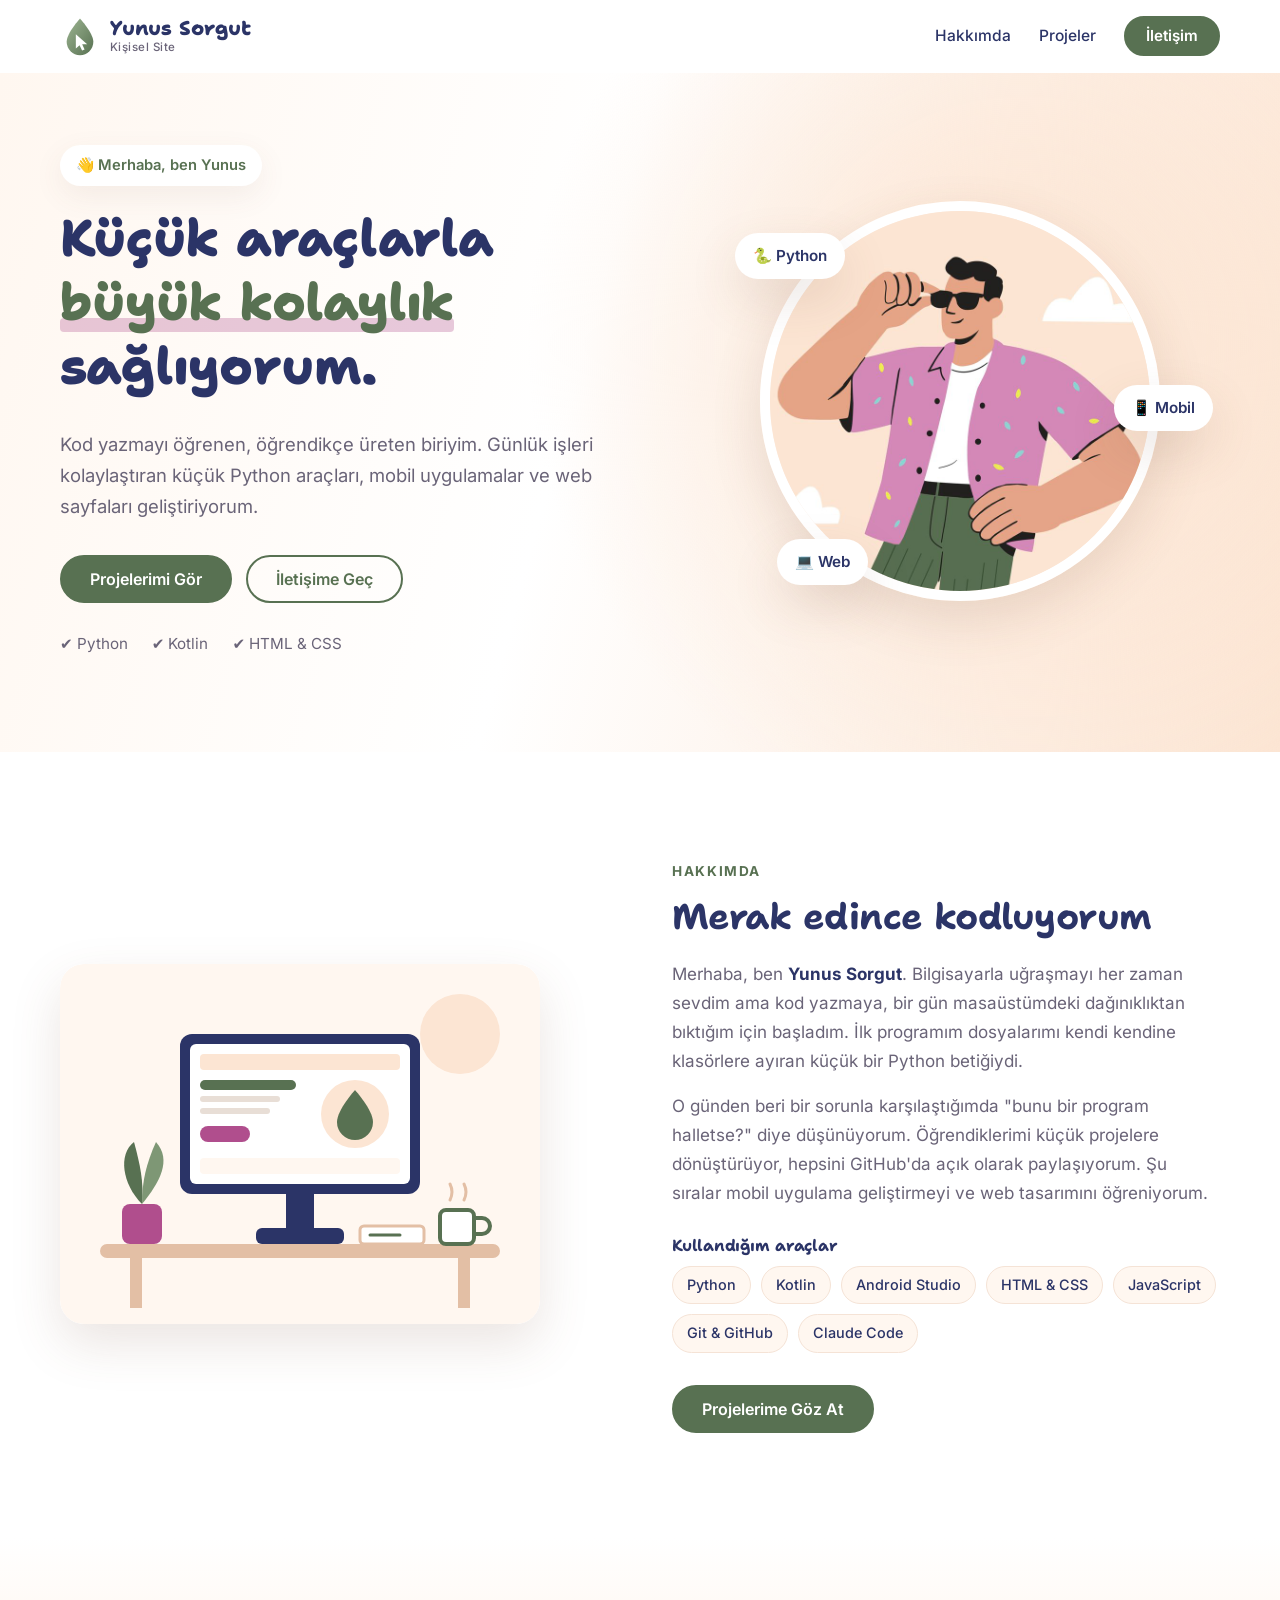
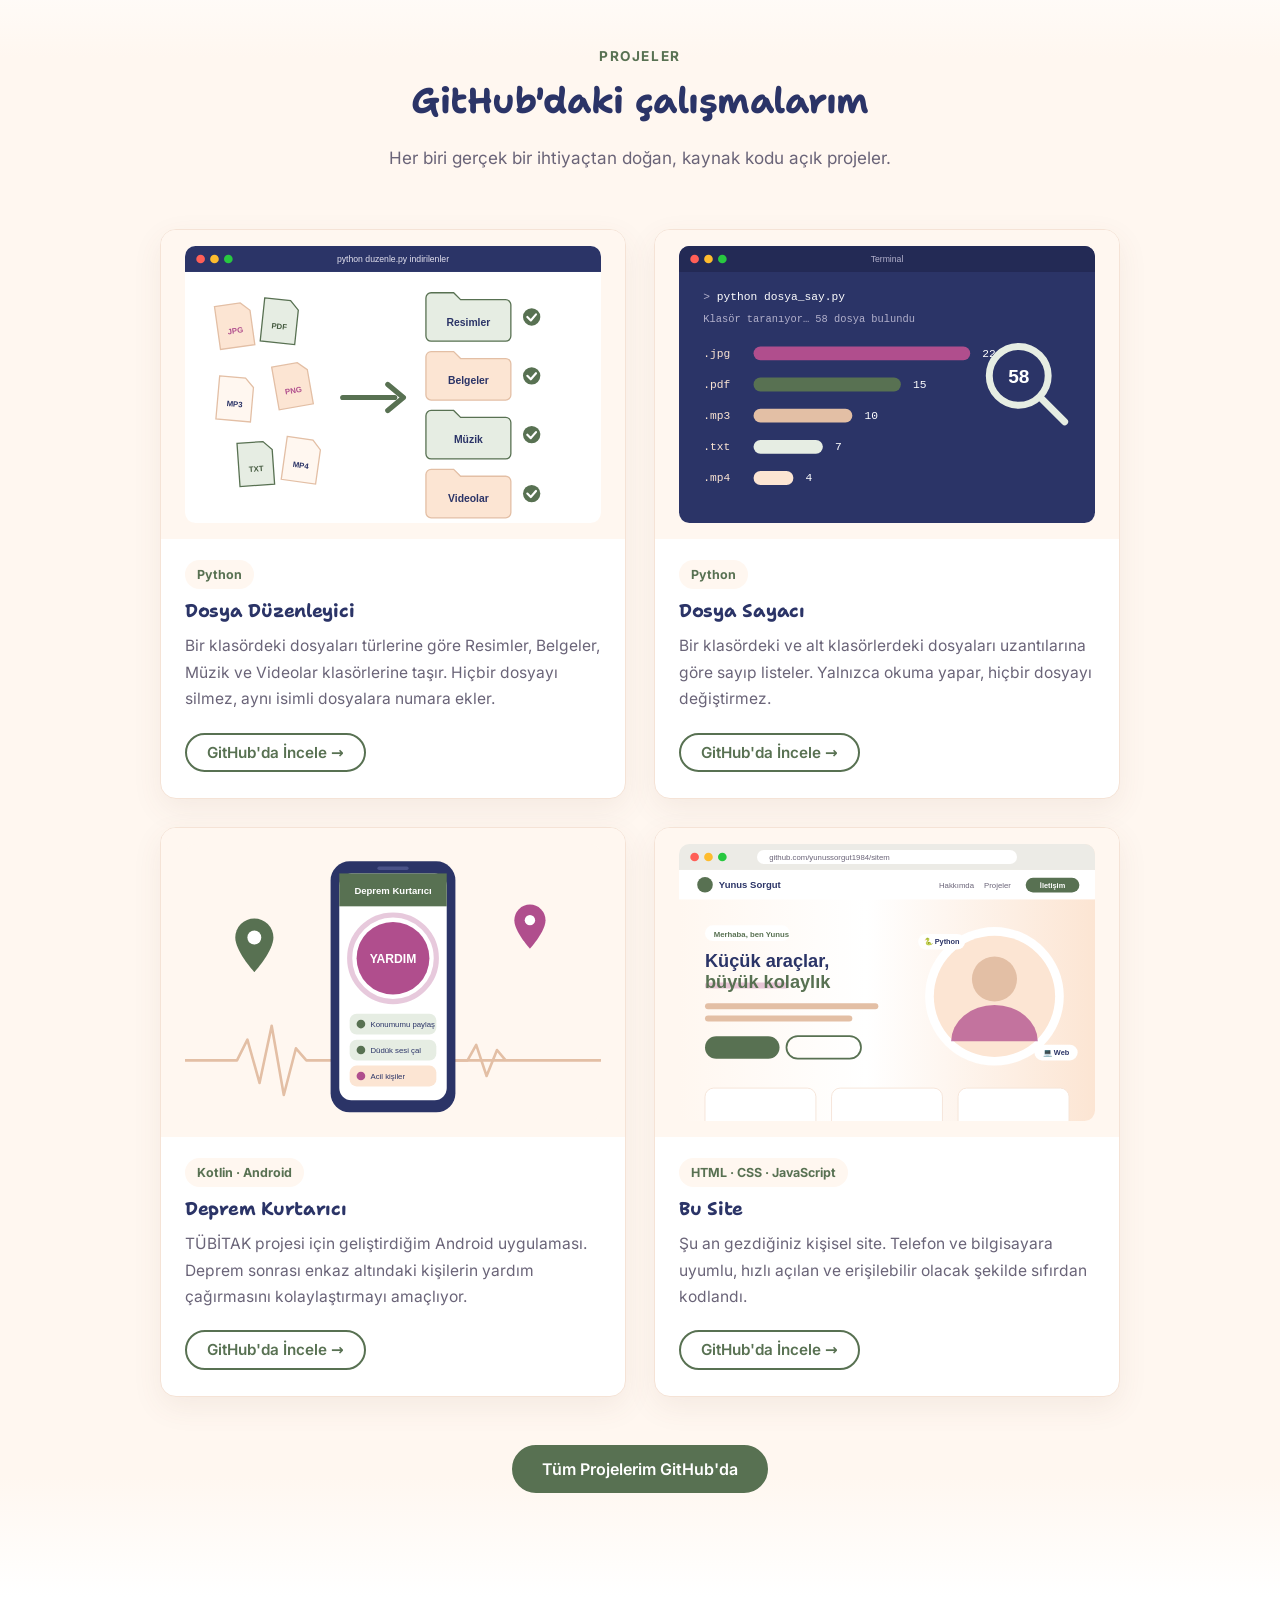
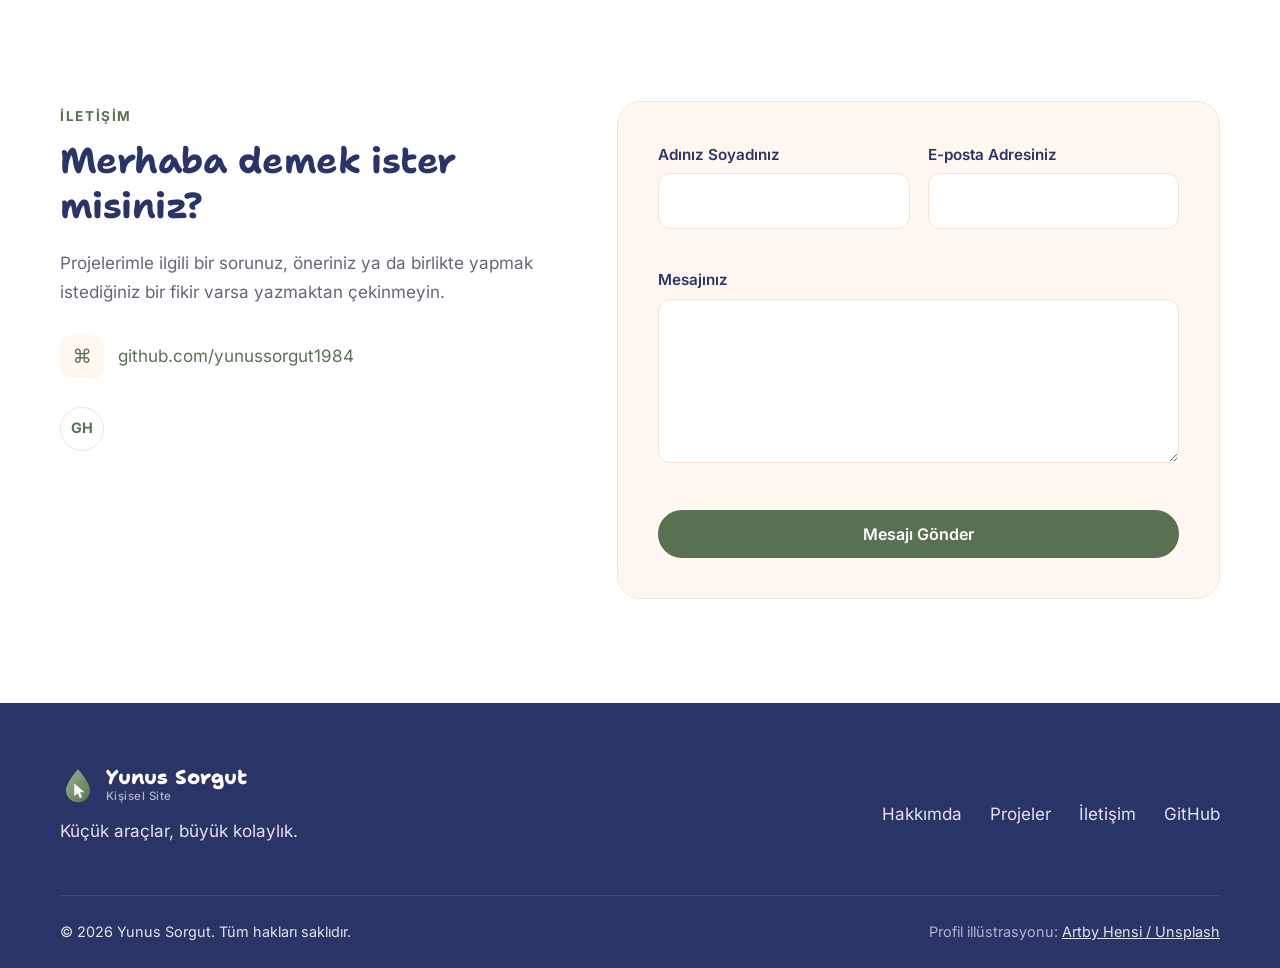
==== commit ea3da60a: "Site kişisel siteye dönüştürüldü: Yunus Sorgut ve GitHub projeleri - Hayali kişi, rakamlar, hizmetle" ====
--- a/index.html
+++ b/index.html
@@ -3,17 +3,17 @@
 <head>
   <meta charset="UTF-8">
   <meta name="viewport" content="width=device-width, initial-scale=1.0">
-  <title>Deniz Aydın | Web ve Logo Tasarımcısı – Berrak Tasarım Stüdyosu</title>
-  <meta name="description" content="İzmirli web ve logo tasarımcısı Deniz Aydın. Kurumsal kimlik, logo, web sitesi ve UI/UX tasarımında 9 yıllık deneyim. Ücretsiz ön görüşme için iletişime geçin.">
-  <meta name="author" content="Deniz Aydın">
+  <title>Yunus Sorgut | Kişisel Site ve Projeler</title>
+  <meta name="description" content="Yunus Sorgut'un kişisel sitesi. Python ile yazdığı dosya düzenleme araçları, Kotlin ile geliştirdiği deprem uygulaması ve diğer GitHub projeleri.">
+  <meta name="author" content="Yunus Sorgut">
   <meta name="theme-color" content="#587152">
 
   <!-- Paylaşım önizlemesi (WhatsApp, LinkedIn, Facebook) -->
   <meta property="og:type" content="website">
   <meta property="og:locale" content="tr_TR">
-  <meta property="og:site_name" content="Berrak Tasarım Stüdyosu">
-  <meta property="og:title" content="Deniz Aydın | Web ve Logo Tasarımcısı">
-  <meta property="og:description" content="Markanızı net, sade ve akılda kalır kılıyoruz. Logo, kurumsal kimlik ve web sitesi tasarımı.">
+  <meta property="og:site_name" content="Yunus Sorgut">
+  <meta property="og:title" content="Yunus Sorgut | Kişisel Site ve Projeler">
+  <meta property="og:description" content="Küçük ama işe yarayan araçlar geliştiriyorum. Python, Kotlin ve web projelerim.">
 
   <link rel="icon" href="images/favicon.svg" type="image/svg+xml">
   <!-- Yazı tipleri sitenin kendi klasöründen; en önemlileri önden yükleniyor -->
@@ -29,9 +29,9 @@
   <!-- ========== ÜST MENÜ ========== -->
   <header class="ust" id="ust">
     <div class="kap ust__ic">
-      <a class="marka" href="#anasayfa" aria-label="Berrak Tasarım Stüdyosu - anasayfa">
-        <img src="images/logo.svg" alt="Berrak Tasarım Stüdyosu logosu: içinde imleç oku bulunan adaçayı yeşili su damlası" width="40" height="40">
-        <span class="marka__yazi">Berrak<small>Tasarım Stüdyosu</small></span>
+      <a class="marka" href="#anasayfa" aria-label="Yunus Sorgut - anasayfa">
+        <img src="images/logo.svg" alt="Yunus Sorgut sitesinin logosu: içinde imleç oku bulunan adaçayı yeşili su damlası" width="40" height="40">
+        <span class="marka__yazi">Yunus Sorgut<small>Kişisel Site</small></span>
       </a>
 
       <button class="menu-dugme" id="menuDugme" aria-label="Menüyü aç" aria-expanded="false" aria-controls="menu">
@@ -40,12 +40,8 @@
 
       <nav class="menu" id="menu" aria-label="Ana menü">
         <a href="#hakkimda">Hakkımda</a>
-        <a href="#hizmetler">Hizmetler</a>
-        <a href="#logolar">Logolar</a>
-        <a href="#projeler">Web Projeleri</a>
-        <a href="#fiyatlar">Fiyatlar</a>
-        <a href="#sss">SSS</a>
-        <a href="#iletisim" class="dugme dugme--kucuk">Teklif Al</a>
+        <a href="#projeler">Projeler</a>
+        <a href="#iletisim" class="dugme dugme--kucuk">İletişim</a>
       </nav>
     </div>
   </header>
@@ -56,35 +52,25 @@
     <section class="giris" id="anasayfa">
       <div class="kap giris__ic">
         <div class="giris__yazi">
-          <span class="etiket">👋 Merhaba, ben Deniz</span>
-          <h1>Markanızı <span class="vurgu">net, sade</span> ve akılda kalır kılıyorum.</h1>
-          <p class="giris__alt">İzmir'de yaşayan bir web ve logo tasarımcısıyım. 9 yıldır küçük işletmelerden kurumsal firmalara kadar pek çok markanın kimliğini ve dijital yüzünü tasarlıyorum.</p>
+          <span class="etiket">👋 Merhaba, ben Yunus</span>
+          <h1>Küçük araçlarla <span class="vurgu">büyük kolaylık</span> sağlıyorum.</h1>
+          <p class="giris__alt">Kod yazmayı öğrenen, öğrendikçe üreten biriyim. Günlük işleri kolaylaştıran küçük Python araçları, mobil uygulamalar ve web sayfaları geliştiriyorum.</p>
           <div class="giris__dugmeler">
-            <a href="#logolar" class="dugme">Çalışmalarımı Gör</a>
+            <a href="#projeler" class="dugme">Projelerimi Gör</a>
             <a href="#iletisim" class="dugme dugme--cizgi">İletişime Geç</a>
           </div>
           <ul class="giris__guven">
-            <li>✔ Ücretsiz ön görüşme</li>
-            <li>✔ Zamanında teslim</li>
-            <li>✔ Sınırsız revizyon*</li>
+            <li>✔ Python</li>
+            <li>✔ Kotlin</li>
+            <li>✔ HTML &amp; CSS</li>
           </ul>
         </div>
         <div class="giris__gorsel">
-          <img src="images/avatar-foto.jpg" alt="Pembe desenli gömlek giymiş, güneş gözlüğünü tutarak gülümseyen tasarımcı Deniz Aydın'ın çizim portresi" width="400" height="400" fetchpriority="high">
-          <span class="rozet rozet--1">🎨 Logo</span>
-          <span class="rozet rozet--2">💻 Web</span>
-          <span class="rozet rozet--3">✨ UI/UX</span>
-        </div>
-      </div>
-    </section>
-
-    <!-- ========== RAKAMLAR ========== -->
-    <section class="rakamlar" aria-label="Rakamlarla Berrak Tasarım">
-      <div class="kap rakamlar__ic">
-        <div class="rakam"><strong data-sayi="9">9</strong><span>Yıllık deneyim</span></div>
-        <div class="rakam"><strong data-sayi="120" data-ek="+">120+</strong><span>Tamamlanan proje</span></div>
-        <div class="rakam"><strong data-sayi="85" data-ek="+">85+</strong><span>Mutlu müşteri</span></div>
-        <div class="rakam"><strong data-sayi="98" data-on="%">%98</strong><span>Memnuniyet oranı</span></div>
+          <img src="images/avatar-foto.jpg" alt="Pembe desenli gömlek giymiş, güneş gözlüğünü tutarak gülümseyen bir adamın çizim portresi" width="400" height="400" fetchpriority="high">
+          <span class="rozet rozet--1">🐍 Python</span>
+          <span class="rozet rozet--2">📱 Mobil</span>
+          <span class="rozet rozet--3">💻 Web</span>
+        </div>
       </div>
     </section>
 
@@ -92,334 +78,71 @@
     <section class="bolum" id="hakkimda">
       <div class="kap hakkimda">
         <div class="hakkimda__gorsel belir">
-          <img src="images/calisma-alani.svg" alt="Monitöründe web tasarımı açık olan, yanında saksı bitkisi ve kahve kupası bulunan düzenli bir çalışma masası çizimi" width="480" height="360" loading="lazy">
+          <img src="images/calisma-alani.svg" alt="Monitöründe kod açık olan, yanında saksı bitkisi ve kahve kupası bulunan düzenli bir çalışma masası çizimi" width="480" height="360" loading="lazy">
         </div>
         <div class="hakkimda__yazi belir">
           <span class="ust-baslik">Hakkımda</span>
-          <h2>Tasarım benim için bir problem çözme biçimi</h2>
-          <p>Merhaba, ben <strong>Deniz Aydın</strong>. Dokuz Eylül Üniversitesi Grafik Tasarım bölümünden mezun olduktan sonra iki ajansta çalıştım. 2019'da <strong>Berrak Tasarım Stüdyosu</strong>'nu kurdum.</p>
-          <p>Her projeye işinizi dinleyerek başlarım. Güzel görünen ama işe yaramayan bir tasarım yerine, müşterinizin aradığını kolayca bulduğu, markanızı akılda bırakan çözümler üretirim. Süreç boyunca her adımı sizinle paylaşırım. Sürpriz yok, gizli ücret yok.</p>
+          <h2>Merak edince kodluyorum</h2>
+          <p>Merhaba, ben <strong>Yunus Sorgut</strong>. Bilgisayarla uğraşmayı her zaman sevdim ama kod yazmaya, bir gün masaüstümdeki dağınıklıktan bıktığım için başladım. İlk programım dosyalarımı kendi kendine klasörlere ayıran küçük bir Python betiğiydi.</p>
+          <p>O günden beri bir sorunla karşılaştığımda "bunu bir program halletse?" diye düşünüyorum. Öğrendiklerimi küçük projelere dönüştürüyor, hepsini GitHub'da açık olarak paylaşıyorum. Şu sıralar mobil uygulama geliştirmeyi ve web tasarımını öğreniyorum.</p>
           <h3 class="kucuk-baslik">Kullandığım araçlar</h3>
           <ul class="araclar">
-            <li>Figma</li><li>Adobe Illustrator</li><li>Photoshop</li><li>HTML &amp; CSS</li><li>WordPress</li><li>Webflow</li>
+            <li>Python</li><li>Kotlin</li><li>Android Studio</li><li>HTML &amp; CSS</li><li>JavaScript</li><li>Git &amp; GitHub</li><li>Claude Code</li>
           </ul>
-          <a href="#iletisim" class="dugme">Birlikte Çalışalım</a>
-        </div>
-      </div>
-    </section>
-
-    <!-- ========== HİZMETLER ========== -->
-    <section class="bolum bolum--acik" id="hizmetler">
+          <a href="#projeler" class="dugme">Projelerime Göz At</a>
+        </div>
+      </div>
+    </section>
+
+    <!-- ========== PROJELER ========== -->
+    <section class="bolum bolum--acik" id="projeler">
       <div class="kap">
         <header class="bolum__baslik belir">
-          <span class="ust-baslik">Hizmetler</span>
-          <h2>Markanız için uçtan uca tasarım</h2>
-          <p>İlk logodan yayındaki web sitesine kadar ihtiyacınız olan her şey tek bir yerde.</p>
+          <span class="ust-baslik">Projeler</span>
+          <h2>GitHub'daki çalışmalarım</h2>
+          <p>Her biri gerçek bir ihtiyaçtan doğan, kaynak kodu açık projeler.</p>
         </header>
-        <div class="kartlar kartlar--3">
-          <article class="hizmet belir">
-            <div class="hizmet__ikon" aria-hidden="true">
-              <svg viewBox="0 0 24 24"><path d="M12 3l2.5 5.5L20 9l-4 4 1 6-5-3-5 3 1-6-4-4 5.5-.5Z"/></svg>
-            </div>
-            <h3>Logo ve Kurumsal Kimlik</h3>
-            <p>Logo, renk paleti, yazı tipleri, kartvizit ve antetli kâğıt. Markanızın her yerde aynı görünmesini sağlayan bir kılavuz.</p>
-          </article>
-          <article class="hizmet belir">
-            <div class="hizmet__ikon" aria-hidden="true">
-              <svg viewBox="0 0 24 24"><rect x="3" y="4" width="18" height="13" rx="2"/><path d="M8 21h8M12 17v4"/></svg>
-            </div>
-            <h3>Web Sitesi Tasarımı</h3>
-            <p>Telefon, tablet ve bilgisayarda kusursuz görünen, hızlı açılan ve kolay güncellenen modern web siteleri.</p>
-          </article>
-          <article class="hizmet belir">
-            <div class="hizmet__ikon" aria-hidden="true">
-              <svg viewBox="0 0 24 24"><circle cx="12" cy="8" r="4"/><path d="M4 21c0-4 4-7 8-7s8 3 8 7"/></svg>
-            </div>
-            <h3>UI / UX Tasarımı</h3>
-            <p>Kullanıcı araştırması, akış şemaları ve tıklanabilir prototipler. Uygulamanızı kullanmak keyifli hale gelsin.</p>
-          </article>
-          <article class="hizmet belir">
-            <div class="hizmet__ikon" aria-hidden="true">
-              <svg viewBox="0 0 24 24"><path d="M3 4h2l2.5 11h11L21 7H6.5"/><circle cx="9" cy="20" r="1.5"/><circle cx="18" cy="20" r="1.5"/></svg>
-            </div>
-            <h3>E-Ticaret Siteleri</h3>
-            <p>Ürünlerinizi sergileyen, güven veren ve satışa dönüşen online mağazalar. Ödeme ve kargo entegrasyonları dahil.</p>
-          </article>
-          <article class="hizmet belir">
-            <div class="hizmet__ikon" aria-hidden="true">
-              <svg viewBox="0 0 24 24"><rect x="4" y="4" width="16" height="16" rx="4"/><circle cx="12" cy="12" r="3.5"/><circle cx="16.5" cy="7.5" r=".8"/></svg>
-            </div>
-            <h3>Sosyal Medya Görselleri</h3>
-            <p>Instagram, LinkedIn ve Facebook için markanıza uygun gönderi şablonları ve kapak tasarımları.</p>
-          </article>
-          <article class="hizmet belir">
-            <div class="hizmet__ikon" aria-hidden="true">
-              <svg viewBox="0 0 24 24"><circle cx="11" cy="11" r="6"/><path d="M20 20l-4.5-4.5"/></svg>
-            </div>
-            <h3>SEO Uyumlu Yapı</h3>
-            <p>Google'ın sitenizi kolayca anlaması için doğru başlıklar, açıklamalar, hızlı yükleme ve temiz kod.</p>
-          </article>
-        </div>
-      </div>
-    </section>
-
-    <!-- ========== SÜREÇ ========== -->
-    <section class="bolum" id="surec">
-      <div class="kap">
-        <header class="bolum__baslik belir">
-          <span class="ust-baslik">Çalışma Süreci</span>
-          <h2>4 adımda net bir yol haritası</h2>
-          <p>Her adımda ne olacağını önceden bilirsiniz.</p>
-        </header>
-        <ol class="surec">
-          <li class="belir">
-            <span class="surec__no">01</span>
-            <h3>Tanışma</h3>
-            <p>Ücretsiz bir görüşmede işinizi, hedeflerinizi ve beklentilerinizi dinlerim.</p>
-          </li>
-          <li class="belir">
-            <span class="surec__no">02</span>
-            <h3>Taslak</h3>
-            <p>Araştırma yapar, 2-3 farklı yön içeren ilk taslakları sunarım.</p>
-          </li>
-          <li class="belir">
-            <span class="surec__no">03</span>
-            <h3>Tasarım</h3>
-            <p>Seçtiğiniz yönü geliştirir, geri bildirimlerinizle birlikte son haline getiririz.</p>
-          </li>
-          <li class="belir">
-            <span class="surec__no">04</span>
-            <h3>Teslim</h3>
-            <p>Tüm dosyaları teslim eder, siteyi yayına alır ve 30 gün ücretsiz destek veririm.</p>
-          </li>
-        </ol>
-      </div>
-    </section>
-
-    <!-- ========== LOGO ÇALIŞMALARI ========== -->
-    <section class="bolum bolum--acik" id="logolar">
-      <div class="kap">
-        <header class="bolum__baslik belir">
-          <span class="ust-baslik">Portfolyo</span>
-          <h2>Logo çalışmaları</h2>
-          <p>Farklı sektörlerden 8 marka için tasarladığım logolardan bir seçki.</p>
-        </header>
-        <div class="kartlar kartlar--4">
-          <figure class="logo-kart belir">
-            <img src="images/logolar/ege-firin.svg" alt="Ege Fırın logosu: krem daire içinde kahverengi buğday başağı ve altında EGE FIRIN yazısı" width="320" height="200" loading="lazy">
-            <figcaption><strong>Ege Fırın</strong><span>Fırın &amp; Pastane</span></figcaption>
-          </figure>
-          <figure class="logo-kart belir">
-            <img src="images/logolar/mavi-yelken.svg" alt="Mavi Yelken Turizm logosu: dalgaların üzerinde iki mavi yelkenli tekne ve MAVİ YELKEN yazısı" width="320" height="200" loading="lazy">
-            <figcaption><strong>Mavi Yelken Turizm</strong><span>Seyahat Acentesi</span></figcaption>
-          </figure>
-          <figure class="logo-kart belir">
-            <img src="images/logolar/kuzey-hukuk.svg" alt="Kuzey Hukuk Bürosu logosu: altın rengi adalet terazisi ve lacivert KUZEY yazısı" width="320" height="200" loading="lazy">
-            <figcaption><strong>Kuzey Hukuk Bürosu</strong><span>Hukuk</span></figcaption>
-          </figure>
-          <figure class="logo-kart belir">
-            <img src="images/logolar/yesilvadi.svg" alt="Yeşilvadi Organik logosu: yeşil tepeler, yaprak ve sarı güneş ile yeşilvadi yazısı" width="320" height="200" loading="lazy">
-            <figcaption><strong>Yeşilvadi Organik</strong><span>Organik Gıda</span></figcaption>
-          </figure>
-          <figure class="logo-kart belir">
-            <img src="images/logolar/pati-dostu.svg" alt="Pati Dostu Veteriner logosu: ortasında kalp olan turuncu pati izi ve Pati Dostu yazısı" width="320" height="200" loading="lazy">
-            <figcaption><strong>Pati Dostu</strong><span>Veteriner Kliniği</span></figcaption>
-          </figure>
-          <figure class="logo-kart belir">
-            <img src="images/logolar/atlas-insaat.svg" alt="Atlas İnşaat logosu: turuncu çatı üçgeni altında üç gri sütun ve ATLAS yazısı" width="320" height="200" loading="lazy">
-            <figcaption><strong>Atlas İnşaat</strong><span>İnşaat</span></figcaption>
-          </figure>
-          <figure class="logo-kart belir">
-            <img src="images/logolar/nota-muzik.svg" alt="Nota Müzik Okulu logosu: lila daire içinde mor sekizlik nota ve nota yazısı" width="320" height="200" loading="lazy">
-            <figcaption><strong>Nota Müzik Okulu</strong><span>Eğitim</span></figcaption>
-          </figure>
-          <figure class="logo-kart belir">
-            <img src="images/logolar/kahve-duragi.svg" alt="Kahve Durağı logosu: tabağın üzerinde buharı tüten kahverengi fincan ve el yazısı tarzında Kahve Durağı yazısı" width="320" height="200" loading="lazy">
-            <figcaption><strong>Kahve Durağı</strong><span>Kafe</span></figcaption>
-          </figure>
-        </div>
-      </div>
-    </section>
-
-    <!-- ========== WEB PROJELERİ ========== -->
-    <section class="bolum" id="projeler">
-      <div class="kap">
-        <header class="bolum__baslik belir">
-          <span class="ust-baslik">Portfolyo</span>
-          <h2>Web sitesi çalışmaları</h2>
-          <p>Her biri markanın ihtiyacına göre sıfırdan tasarlanmış 6 web sitesi.</p>
-        </header>
-        <div class="kartlar kartlar--3">
-          <article class="proje belir">
-            <img src="images/web/lavanta-guzellik.svg" alt="Lavanta Güzellik Salonu web sitesi ön izlemesi: açık mor zemin, Kendinizi şımartın başlığı, Randevu Al butonu ve çiçek görseli" width="480" height="320" loading="lazy">
-            <div class="proje__bilgi">
-              <span class="proje__tur">Randevu Sitesi</span>
-              <h3>Lavanta Güzellik Salonu</h3>
-              <p>Online randevu sistemi sayesinde telefonla gelen randevu talepleri %60 azaldı.</p>
-            </div>
-          </article>
-          <article class="proje belir">
-            <img src="images/web/teknopark-yazilim.svg" alt="Teknopark Yazılım web sitesi ön izlemesi: koyu lacivert zemin, turkuaz Geleceği kodluyoruz başlığı ve kod penceresi" width="480" height="320" loading="lazy">
-            <div class="proje__bilgi">
-              <span class="proje__tur">Kurumsal Site</span>
-              <h3>Teknopark Yazılım</h3>
-              <p>Yazılım firması için modern, teknolojik bir kurumsal kimlik ve çok dilli web sitesi.</p>
-            </div>
-          </article>
-          <article class="proje belir">
-            <img src="images/web/sahil-restoran.svg" alt="Sahil Restoran web sitesi ön izlemesi: gün batımı ve deniz görseli, Denize karşı başlığı, Rezervasyon butonu ve günün menüsü" width="480" height="320" loading="lazy">
-            <div class="proje__bilgi">
-              <span class="proje__tur">Menü &amp; Rezervasyon</span>
-              <h3>Sahil Restoran</h3>
-              <p>Dijital menü ve online rezervasyon ile hafta sonu dolulukları belirgin şekilde arttı.</p>
-            </div>
-          </article>
-          <article class="proje belir">
-            <img src="images/web/fithayat.svg" alt="FitHayat Spor Salonu web sitesi ön izlemesi: beyaz ve turuncu zemin, DAHA GÜÇLÜ BİR SEN başlığı, dambıl çizimi ve üyelik paketleri" width="480" height="320" loading="lazy">
-            <div class="proje__bilgi">
-              <span class="proje__tur">Üyelik Sitesi</span>
-              <h3>FitHayat Spor Salonu</h3>
-              <p>Enerjik bir tasarım, üyelik paketleri ve ders programı ile online kayıt sistemi.</p>
-            </div>
-          </article>
-          <article class="proje belir">
-            <img src="images/web/kitapcim.svg" alt="Kitapçım e-ticaret sitesi ön izlemesi: arama çubuğu, sepet ikonu, yeşil kampanya bandı ve fiyatlı renkli kitap kapakları" width="480" height="320" loading="lazy">
-            <div class="proje__bilgi">
-              <span class="proje__tur">E-Ticaret</span>
-              <h3>Kitapçım</h3>
-              <p>5.000'den fazla ürünlü online kitap mağazası. Kolay arama ve hızlı ödeme akışı.</p>
-            </div>
-          </article>
-          <article class="proje belir">
-            <img src="images/web/doga-dis.svg" alt="Doğa Diş Kliniği web sitesi ön izlemesi: mint yeşili zemin, Sağlıklı gülüşler başlığı, online randevu formu ve diş çizimi" width="480" height="320" loading="lazy">
-            <div class="proje__bilgi">
-              <span class="proje__tur">Sağlık Sitesi</span>
-              <h3>Doğa Diş Kliniği</h3>
-              <p>Hastalara güven veren, sakin renkli bir tasarım ve online randevu formu.</p>
-            </div>
-          </article>
-        </div>
-      </div>
-    </section>
-
-    <!-- ========== YORUMLAR ========== -->
-    <section class="bolum bolum--acik" id="yorumlar">
-      <div class="kap">
-        <header class="bolum__baslik belir">
-          <span class="ust-baslik">Müşteri Yorumları</span>
-          <h2>Birlikte çalıştığım markalar ne diyor?</h2>
-        </header>
-        <div class="kartlar kartlar--3">
-          <blockquote class="yorum belir">
-            <div class="yildiz" aria-label="5 üzerinden 5 yıldız">★★★★★</div>
-            <p>"Logomuzu ilk gördüğümüzde 'işte bu' dedik. Deniz işimizi neredeyse bizden iyi anladı. Artık ekibimizin bir parçası gibi."</p>
-            <footer>
-              <span class="yorum__bas" aria-hidden="true">AK</span>
-              <span><strong>Ayşe Kaya</strong><small>Ege Fırın, Sahibi</small></span>
-            </footer>
-          </blockquote>
-          <blockquote class="yorum belir">
-            <div class="yildiz" aria-label="5 üzerinden 5 yıldız">★★★★★</div>
-            <p>"Yeni web sitemiz yayına girdikten sonra online randevularımız iki katına çıktı. Süreç baştan sona çok şeffaftı."</p>
-            <footer>
-              <span class="yorum__bas" aria-hidden="true">MY</span>
-              <span><strong>Dr. Mert Yılmaz</strong><small>Doğa Diş Kliniği</small></span>
-            </footer>
-          </blockquote>
-          <blockquote class="yorum belir">
-            <div class="yildiz" aria-label="5 üzerinden 5 yıldız">★★★★★</div>
-            <p>"Her adımda bizi bilgilendirdi, söz verdiği tarihte teslim etti. Hem kimliğimizi hem sitemizi güvenle emanet ettik."</p>
-            <footer>
-              <span class="yorum__bas" aria-hidden="true">SD</span>
-              <span><strong>Selin Demir</strong><small>Mavi Yelken Turizm</small></span>
-            </footer>
-          </blockquote>
-        </div>
-      </div>
-    </section>
-
-    <!-- ========== FİYATLAR ========== -->
-    <section class="bolum" id="fiyatlar">
-      <div class="kap">
-        <header class="bolum__baslik belir">
-          <span class="ust-baslik">Paketler</span>
-          <h2>Şeffaf fiyatlandırma</h2>
-          <p>Fiyatlar başlangıç seviyesidir. Projenize özel net teklif için ücretsiz görüşme yapalım.</p>
-        </header>
-        <div class="kartlar kartlar--3 fiyatlar">
-          <article class="fiyat belir">
-            <h3>Başlangıç</h3>
-            <p class="fiyat__aciklama">Yeni kurulan işletmeler için</p>
-            <p class="fiyat__tutar"><span>₺8.000</span>'den başlayan</p>
-            <ul>
-              <li>Logo tasarımı (3 alternatif)</li>
-              <li>Renk paleti ve yazı tipi</li>
-              <li>Kartvizit tasarımı</li>
-              <li>Sosyal medya profil görselleri</li>
-            </ul>
-            <a href="#iletisim" class="dugme dugme--cizgi">Teklif Al</a>
-          </article>
-          <article class="fiyat fiyat--one belir">
-            <span class="fiyat__rozet">En Çok Tercih Edilen</span>
-            <h3>Profesyonel</h3>
-            <p class="fiyat__aciklama">Büyümek isteyen markalar için</p>
-            <p class="fiyat__tutar"><span>₺18.000</span>'den başlayan</p>
-            <ul>
-              <li>Başlangıç paketindeki her şey</li>
-              <li>5 sayfalık web sitesi</li>
-              <li>Mobil uyumlu tasarım</li>
-              <li>Temel SEO ayarları</li>
-              <li>30 gün ücretsiz destek</li>
-            </ul>
-            <a href="#iletisim" class="dugme">Teklif Al</a>
-          </article>
-          <article class="fiyat belir">
-            <h3>Kurumsal</h3>
-            <p class="fiyat__aciklama">Kapsamlı projeler için</p>
-            <p class="fiyat__tutar"><span>₺35.000</span>'den başlayan</p>
-            <ul>
-              <li>Tam kurumsal kimlik kılavuzu</li>
-              <li>Sınırsız sayfa / e-ticaret</li>
-              <li>UI/UX araştırması ve prototip</li>
-              <li>Gelişmiş SEO ve hız optimizasyonu</li>
-              <li>90 gün ücretsiz destek</li>
-            </ul>
-            <a href="#iletisim" class="dugme dugme--cizgi">Teklif Al</a>
-          </article>
-        </div>
-        <p class="dipnot">* Sınırsız revizyon, onaylanan tasarım yönü içindeki değişiklikleri kapsar.</p>
-      </div>
-    </section>
-
-    <!-- ========== SSS ========== -->
-    <section class="bolum bolum--acik" id="sss">
-      <div class="kap kap--dar">
-        <header class="bolum__baslik belir">
-          <span class="ust-baslik">SSS</span>
-          <h2>Sık sorulan sorular</h2>
-        </header>
-        <div class="sss">
-          <details class="belir">
-            <summary>Bir logo tasarımı ne kadar sürer?</summary>
-            <p>Ortalama 1-2 hafta. İlk taslaklar 5 iş günü içinde hazır olur, ardından geri bildirimlerinizle birlikte son haline getiririz.</p>
-          </details>
-          <details class="belir">
-            <summary>Web sitesi ne zaman yayında olur?</summary>
-            <p>5 sayfalık bir kurumsal site genellikle 3-4 haftada tamamlanır. E-ticaret projeleri kapsamına göre 6-8 hafta sürebilir.</p>
-          </details>
-          <details class="belir">
-            <summary>Ödeme nasıl yapılıyor?</summary>
-            <p>Proje başında %50, teslimde %50 olarak iki taksitte ödeme alıyorum. Havale/EFT ile ödeyebilirsiniz ve her ödeme için fatura kesilir.</p>
-          </details>
-          <details class="belir">
-            <summary>Tasarım dosyaları bana mı ait olacak?</summary>
-            <p>Evet. Ödeme tamamlandığında tüm kaynak dosyalar (AI, SVG, PNG, PDF) ve kullanım hakları size devredilir.</p>
-          </details>
-          <details class="belir">
-            <summary>Şehir dışındayım, birlikte çalışabilir miyiz?</summary>
-            <p>Elbette. Müşterilerimin yarısından fazlası İzmir dışında. Görüşmeleri görüntülü arama ile yapıyoruz.</p>
-          </details>
-        </div>
+        <div class="kartlar kartlar--2">
+          <article class="proje belir">
+            <img src="images/projeler/dosya-duzenleyici.svg" alt="Dosya Düzenleyici ön izlemesi: soldaki karışık JPG, PDF, MP3 ve MP4 dosyaları ok ile sağdaki Resimler, Belgeler, Müzik ve Videolar klasörlerine taşınıyor" width="480" height="320" loading="lazy">
+            <div class="proje__bilgi">
+              <span class="proje__tur">Python</span>
+              <h3>Dosya Düzenleyici</h3>
+              <p>Bir klasördeki dosyaları türlerine göre Resimler, Belgeler, Müzik ve Videolar klasörlerine taşır. Hiçbir dosyayı silmez, aynı isimli dosyalara numara ekler.</p>
+              <a href="https://github.com/yunussorgut1984/odev1" class="dugme dugme--kucuk dugme--cizgi" target="_blank" rel="noopener">GitHub'da İncele →</a>
+            </div>
+          </article>
+          <article class="proje belir">
+            <img src="images/projeler/dosya-sayaci.svg" alt="Dosya Sayacı ön izlemesi: koyu terminal penceresinde jpg, pdf, mp3, txt ve mp4 uzantılı dosyaların sayısını gösteren renkli çubuklar ve büyüteç" width="480" height="320" loading="lazy">
+            <div class="proje__bilgi">
+              <span class="proje__tur">Python</span>
+              <h3>Dosya Sayacı</h3>
+              <p>Bir klasördeki ve alt klasörlerdeki dosyaları uzantılarına göre sayıp listeler. Yalnızca okuma yapar, hiçbir dosyayı değiştirmez.</p>
+              <a href="https://github.com/yunussorgut1984/deneme2" class="dugme dugme--kucuk dugme--cizgi" target="_blank" rel="noopener">GitHub'da İncele →</a>
+            </div>
+          </article>
+          <article class="proje belir">
+            <img src="images/projeler/deprem-kurtarici.svg" alt="Deprem Kurtarıcı uygulaması ön izlemesi: telefon ekranında büyük pembe YARDIM düğmesi ile konum paylaşma, düdük sesi ve acil kişiler seçenekleri" width="480" height="320" loading="lazy">
+            <div class="proje__bilgi">
+              <span class="proje__tur">Kotlin · Android</span>
+              <h3>Deprem Kurtarıcı</h3>
+              <p>TÜBİTAK projesi için geliştirdiğim Android uygulaması. Deprem sonrası enkaz altındaki kişilerin yardım çağırmasını kolaylaştırmayı amaçlıyor.</p>
+              <a href="https://github.com/yunussorgut1984/tubitak" class="dugme dugme--kucuk dugme--cizgi" target="_blank" rel="noopener">GitHub'da İncele →</a>
+            </div>
+          </article>
+          <article class="proje belir">
+            <img src="images/projeler/sitem.svg" alt="Bu sitenin ön izlemesi: tarayıcı penceresinde Yunus Sorgut başlıklı menü, Küçük araçlar büyük kolaylık yazısı ve yuvarlak portre" width="480" height="320" loading="lazy">
+            <div class="proje__bilgi">
+              <span class="proje__tur">HTML · CSS · JavaScript</span>
+              <h3>Bu Site</h3>
+              <p>Şu an gezdiğiniz kişisel site. Telefon ve bilgisayara uyumlu, hızlı açılan ve erişilebilir olacak şekilde sıfırdan kodlandı.</p>
+              <a href="https://github.com/yunussorgut1984/sitem" class="dugme dugme--kucuk dugme--cizgi" target="_blank" rel="noopener">GitHub'da İncele →</a>
+            </div>
+          </article>
+        </div>
+        <p class="projeler__hepsi belir">
+          <a href="https://github.com/yunussorgut1984" class="dugme" target="_blank" rel="noopener">Tüm Projelerim GitHub'da</a>
+        </p>
       </div>
     </section>
 
@@ -428,19 +151,13 @@
       <div class="kap iletisim">
         <div class="iletisim__bilgi belir">
           <span class="ust-baslik">İletişim</span>
-          <h2>Projenizi konuşalım</h2>
-          <p>Formu doldurun, en geç 24 saat içinde size dönüş yapayım. İlk görüşme her zaman ücretsiz.</p>
+          <h2>Merhaba demek ister misiniz?</h2>
+          <p>Projelerimle ilgili bir sorunuz, öneriniz ya da birlikte yapmak istediğiniz bir fikir varsa yazmaktan çekinmeyin.</p>
           <ul class="iletisim__liste">
-            <li><span aria-hidden="true">✉</span><a href="mailto:merhaba@berraktasarim.example">merhaba@berraktasarim.example</a></li>
-            <li><span aria-hidden="true">☎</span><a href="tel:+902320000000">0 (232) 000 00 00</a></li>
-            <li><span aria-hidden="true">⌖</span>Alsancak, İzmir</li>
-            <li><span aria-hidden="true">◷</span>Hafta içi 09:00 – 18:00</li>
+            <li><span aria-hidden="true">⌘</span><a href="https://github.com/yunussorgut1984" target="_blank" rel="noopener">github.com/yunussorgut1984</a></li>
           </ul>
           <div class="sosyal">
-            <a href="#" aria-label="Instagram">IG</a>
-            <a href="#" aria-label="LinkedIn">in</a>
-            <a href="#" aria-label="Behance">Bē</a>
-            <a href="#" aria-label="Dribbble">Dr</a>
+            <a href="https://github.com/yunussorgut1984" aria-label="GitHub profilim" target="_blank" rel="noopener">GH</a>
           </div>
         </div>
 
@@ -458,18 +175,6 @@
             </div>
           </div>
           <div class="alan">
-            <label for="konu">Hangi hizmetle ilgileniyorsunuz?</label>
-            <select id="konu" name="konu" required>
-              <option value="">Seçiniz</option>
-              <option>Logo ve Kurumsal Kimlik</option>
-              <option>Web Sitesi Tasarımı</option>
-              <option>E-Ticaret Sitesi</option>
-              <option>UI / UX Tasarımı</option>
-              <option>Diğer</option>
-            </select>
-            <small class="hata" aria-live="polite"></small>
-          </div>
-          <div class="alan">
             <label for="mesaj">Mesajınız</label>
             <textarea id="mesaj" name="mesaj" rows="5" required></textarea>
             <small class="hata" aria-live="polite"></small>
@@ -487,22 +192,20 @@
     <div class="kap alt__ic">
       <div>
         <a class="marka marka--alt" href="#anasayfa">
-          <img src="images/logo.svg" alt="Berrak Tasarım Stüdyosu logosu" width="36" height="36" loading="lazy">
-          <span class="marka__yazi">Berrak<small>Tasarım Stüdyosu</small></span>
+          <img src="images/logo.svg" alt="Yunus Sorgut sitesinin logosu" width="36" height="36" loading="lazy">
+          <span class="marka__yazi">Yunus Sorgut<small>Kişisel Site</small></span>
         </a>
-        <p>Markanızı net, sade ve akılda kalır kılıyoruz.</p>
+        <p>Küçük araçlar, büyük kolaylık.</p>
       </div>
       <nav aria-label="Alt menü" class="alt__menu">
         <a href="#hakkimda">Hakkımda</a>
-        <a href="#hizmetler">Hizmetler</a>
-        <a href="#logolar">Logolar</a>
-        <a href="#projeler">Web Projeleri</a>
+        <a href="#projeler">Projeler</a>
         <a href="#iletisim">İletişim</a>
+        <a href="https://github.com/yunussorgut1984" target="_blank" rel="noopener">GitHub</a>
       </nav>
     </div>
     <div class="kap alt__son">
-      <p>© <span id="yil">2026</span> Berrak Tasarım Stüdyosu. Tüm hakları saklıdır.</p>
-      <p class="alt__not">Bu site eğitim amaçlı hazırlanmış hayali bir örnektir. Kişi, firma ve yorumlar gerçek değildir.</p>
+      <p>© <span id="yil">2026</span> Yunus Sorgut. Tüm hakları saklıdır.</p>
       <p class="alt__not">Profil illüstrasyonu: <a href="https://unsplash.com/illustrations/a-stylish-man-posing-with-his-sunglasses-zsFix0foHT0" target="_blank" rel="noopener">Artby Hensi / Unsplash</a></p>
     </div>
   </footer>
--- a/css/style.css
+++ b/css/style.css
@@ -208,6 +208,7 @@
 .kartlar { display: grid; gap: 28px; }
 .kartlar--3 { grid-template-columns: repeat(3, 1fr); }
 .kartlar--4 { grid-template-columns: repeat(4, 1fr); }
+.kartlar--2 { grid-template-columns: repeat(2, 1fr); max-width: 960px; margin: 0 auto; }
 
 /* ---------- Hakkımda ---------- */
 .hakkimda { display: grid; grid-template-columns: 1fr 1fr; gap: 64px; align-items: center; }
@@ -270,6 +271,8 @@
 .proje:hover img { transform: scale(1.03); }
 .proje__bilgi { padding: 20px 24px 26px; }
 .proje__bilgi p { color: var(--gri); font-size: .97rem; margin: 0; }
+.proje__bilgi .dugme { margin-top: 20px; }
+.projeler__hepsi { text-align: center; margin: 48px 0 0; }
 .proje__tur {
   display: inline-block; font-size: .78rem; font-weight: 700; color: var(--ana);
   background: var(--zemin-acik); padding: 4px 12px; border-radius: 999px; margin-bottom: 10px;
@@ -424,7 +427,7 @@
 
 @media (max-width: 640px) {
   body { font-size: 1rem; }
-  .kartlar--3, .kartlar--4 { grid-template-columns: 1fr; }
+  .kartlar--2, .kartlar--3, .kartlar--4 { grid-template-columns: 1fr; }
   .kartlar--4 { grid-template-columns: repeat(2, 1fr); gap: 14px; }
   .logo-kart figcaption { padding: 10px 12px 14px; font-size: .9rem; }
   .rakamlar__ic { grid-template-columns: repeat(2, 1fr); row-gap: 24px; }
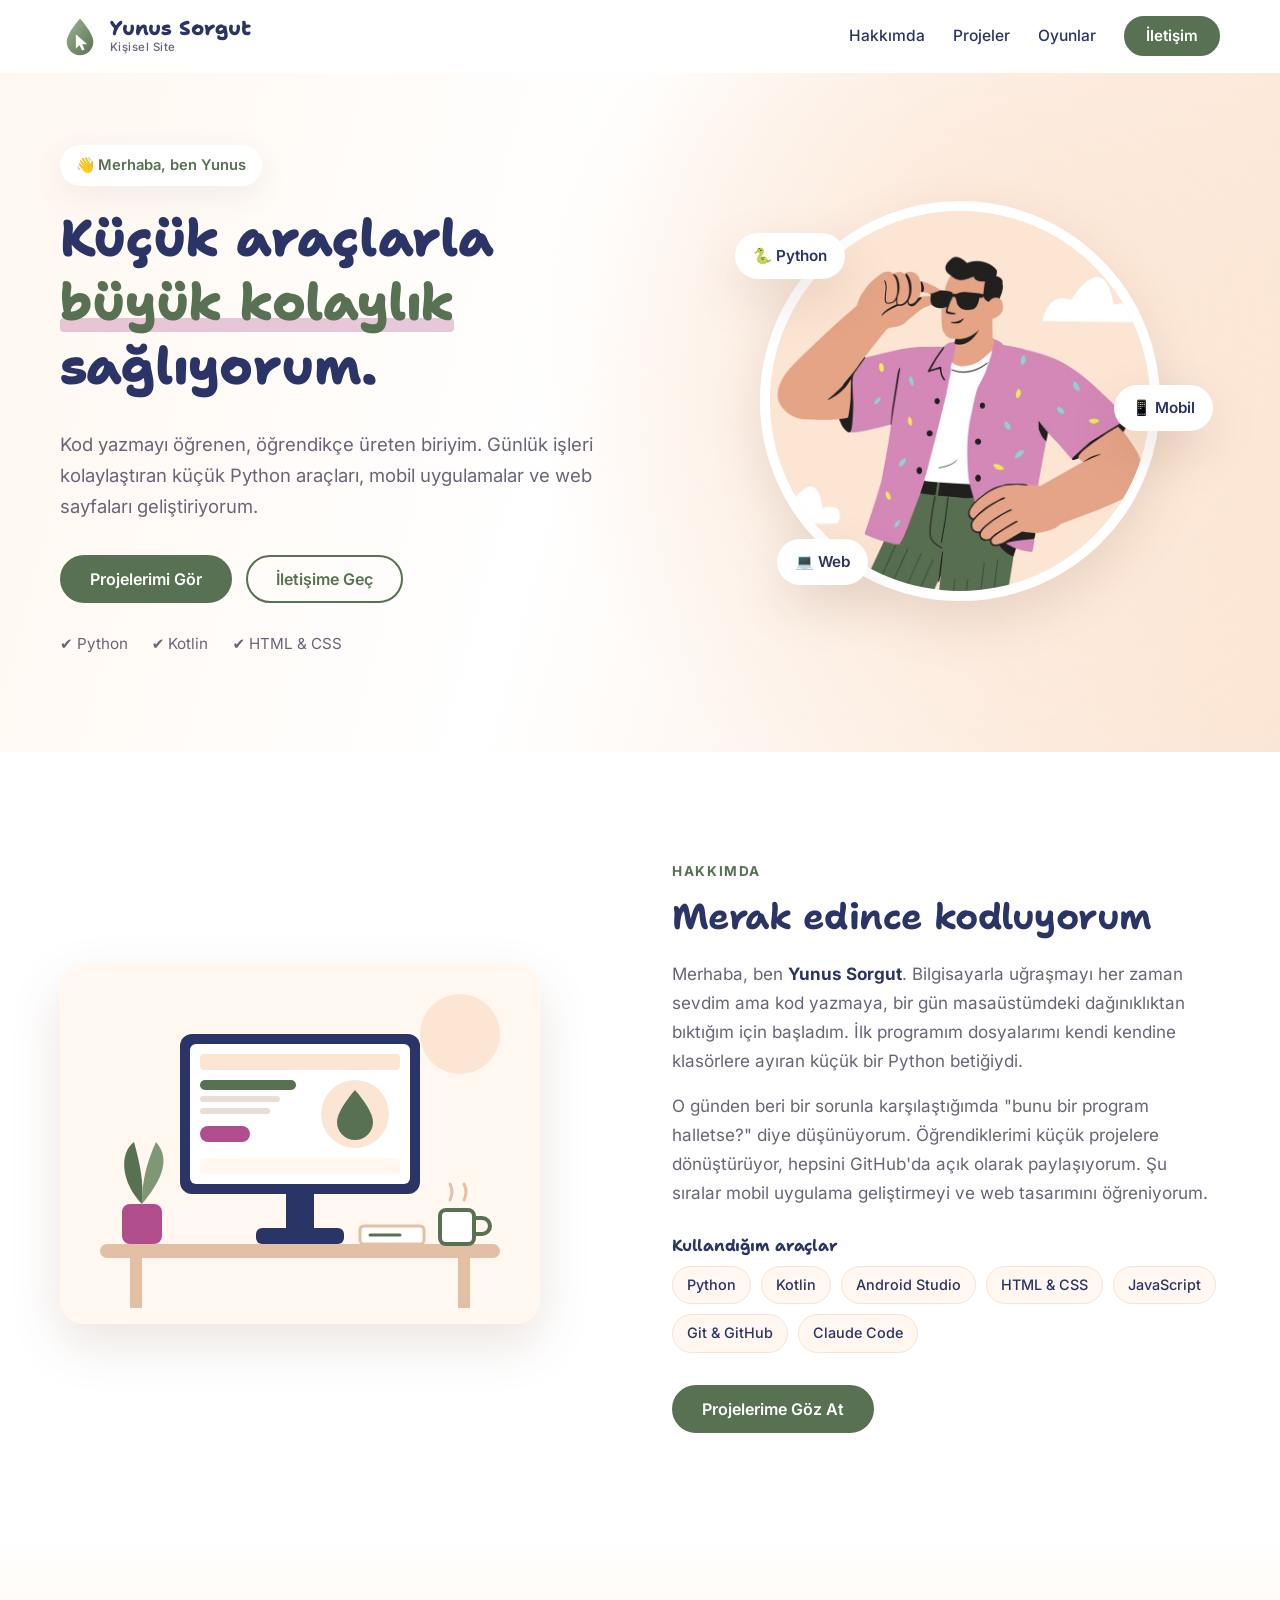
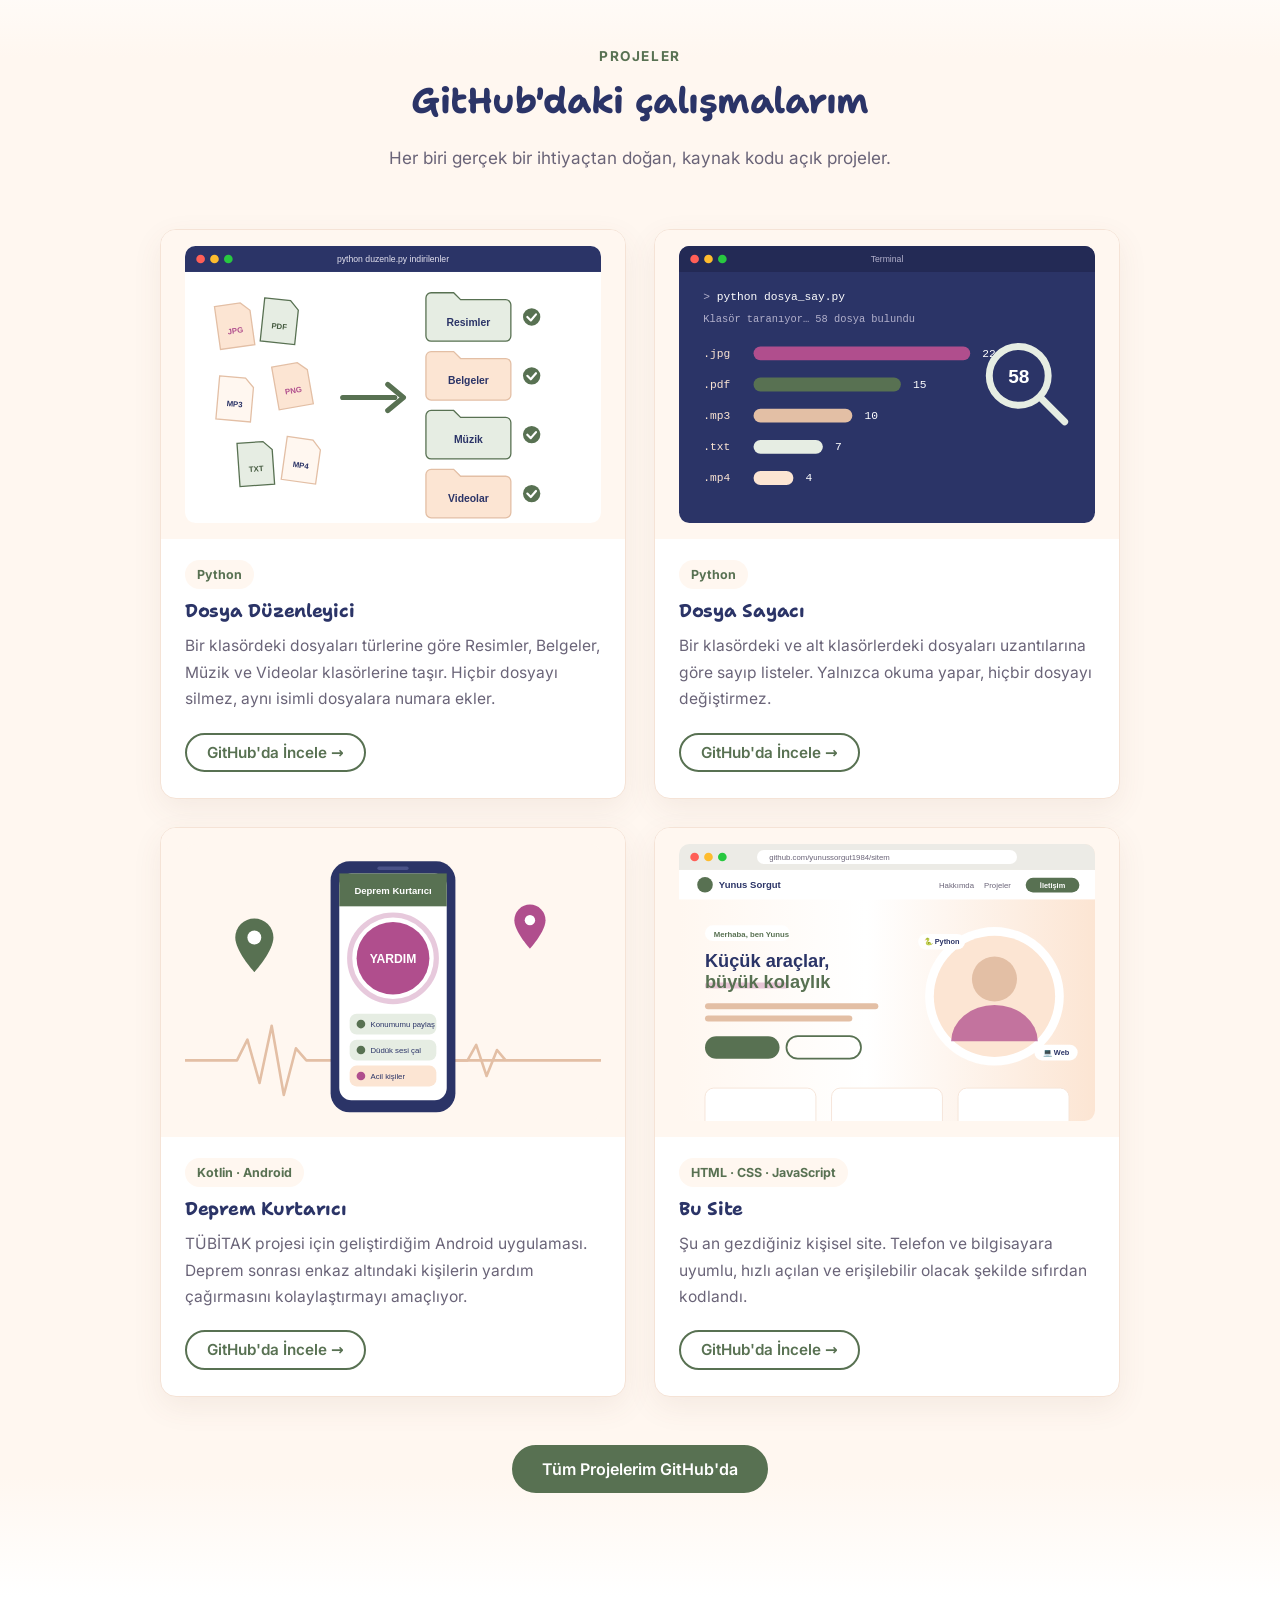
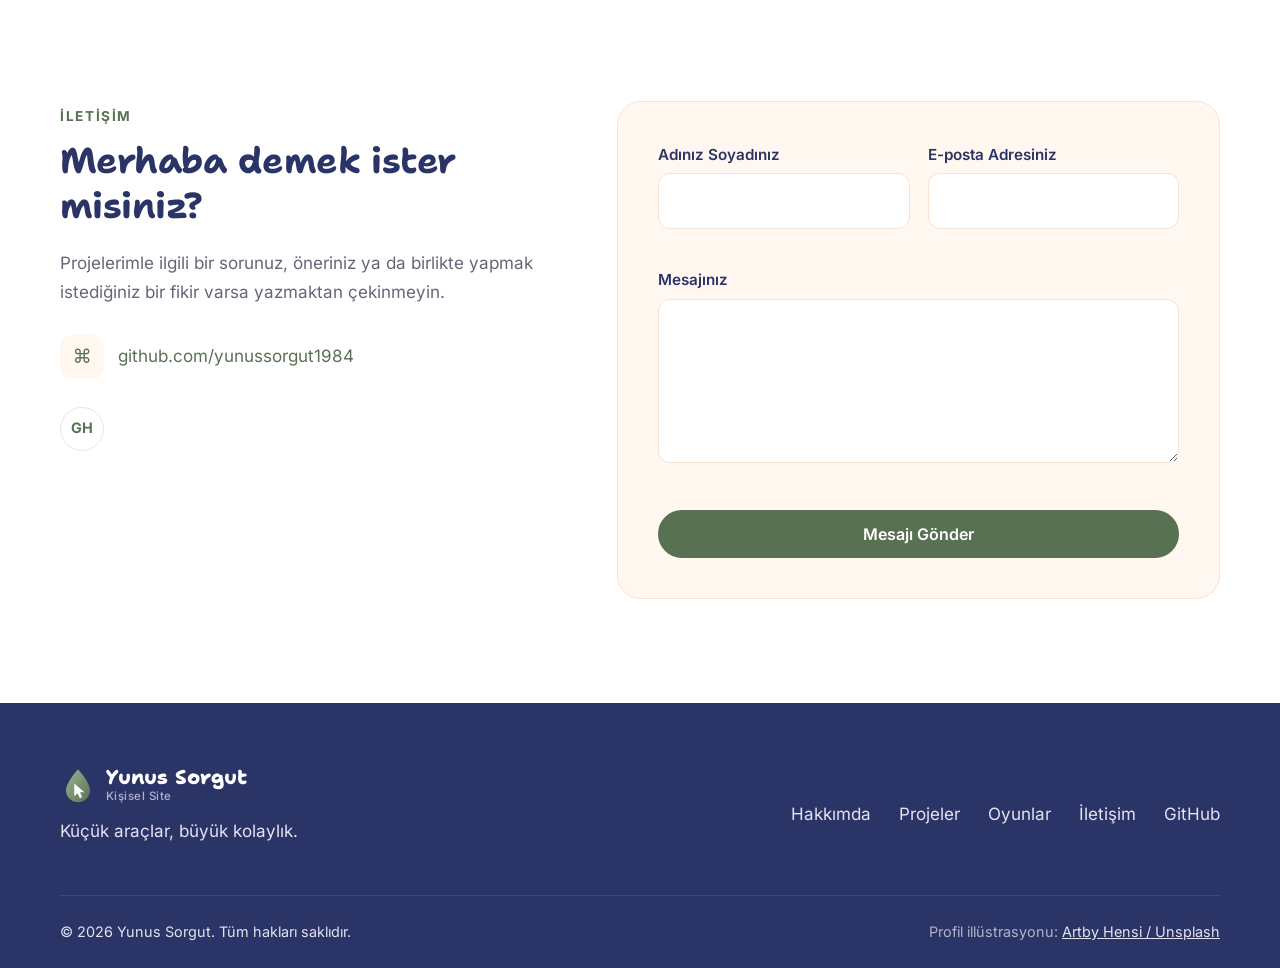
==== commit bcb2f4b7: "Oyunlar bölümü eklendi: Sudoku, kayan sayı, kelime avı, mini çengel - oyunlar.html ve oyunlar/ altın" ====
--- a/index.html
+++ b/index.html
@@ -41,6 +41,7 @@
       <nav class="menu" id="menu" aria-label="Ana menü">
         <a href="#hakkimda">Hakkımda</a>
         <a href="#projeler">Projeler</a>
+        <a href="oyunlar.html">Oyunlar</a>
         <a href="#iletisim" class="dugme dugme--kucuk">İletişim</a>
       </nav>
     </div>
@@ -161,7 +162,7 @@
           </div>
         </div>
 
-        <form class="form belir" id="iletisimFormu" novalidate>
+        <form class="form belir" id="iletisimFormu" action="https://formspree.io/f/xgakpvak" method="POST" novalidate>
           <div class="form__satir">
             <div class="alan">
               <label for="ad">Adınız Soyadınız</label>
@@ -178,6 +179,10 @@
             <label for="mesaj">Mesajınız</label>
             <textarea id="mesaj" name="mesaj" rows="5" required></textarea>
             <small class="hata" aria-live="polite"></small>
+          </div>
+          <div class="bal-kupu" aria-hidden="true">
+            <label for="gotcha">Bu alanı boş bırakın</label>
+            <input type="text" id="gotcha" name="_gotcha" tabindex="-1" autocomplete="off">
           </div>
           <button type="submit" class="dugme dugme--tam">Mesajı Gönder</button>
           <p class="form__sonuc" id="formSonuc" role="status"></p>
@@ -200,6 +205,7 @@
       <nav aria-label="Alt menü" class="alt__menu">
         <a href="#hakkimda">Hakkımda</a>
         <a href="#projeler">Projeler</a>
+        <a href="oyunlar.html">Oyunlar</a>
         <a href="#iletisim">İletişim</a>
         <a href="https://github.com/yunussorgut1984" target="_blank" rel="noopener">GitHub</a>
       </nav>
--- a/css/style.css
+++ b/css/style.css
@@ -364,6 +364,8 @@
 .hata { color: var(--hata); font-size: .85rem; min-height: 1.2em; display: block; margin-top: 4px; }
 .form__sonuc { margin: 16px 0 0; font-weight: 600; color: var(--basari); text-align: center; }
 .form__sonuc:empty { display: none; }
+.form__sonuc--hata { color: var(--hata); }
+.bal-kupu { position: absolute; left: -9999px; width: 1px; height: 1px; overflow: hidden; } /* spam botları için tuzak alan */
 
 /* ---------- Alt bilgi ---------- */
 .alt { background: var(--yazi); color: #E4E2EF; padding: 64px 0 24px; }
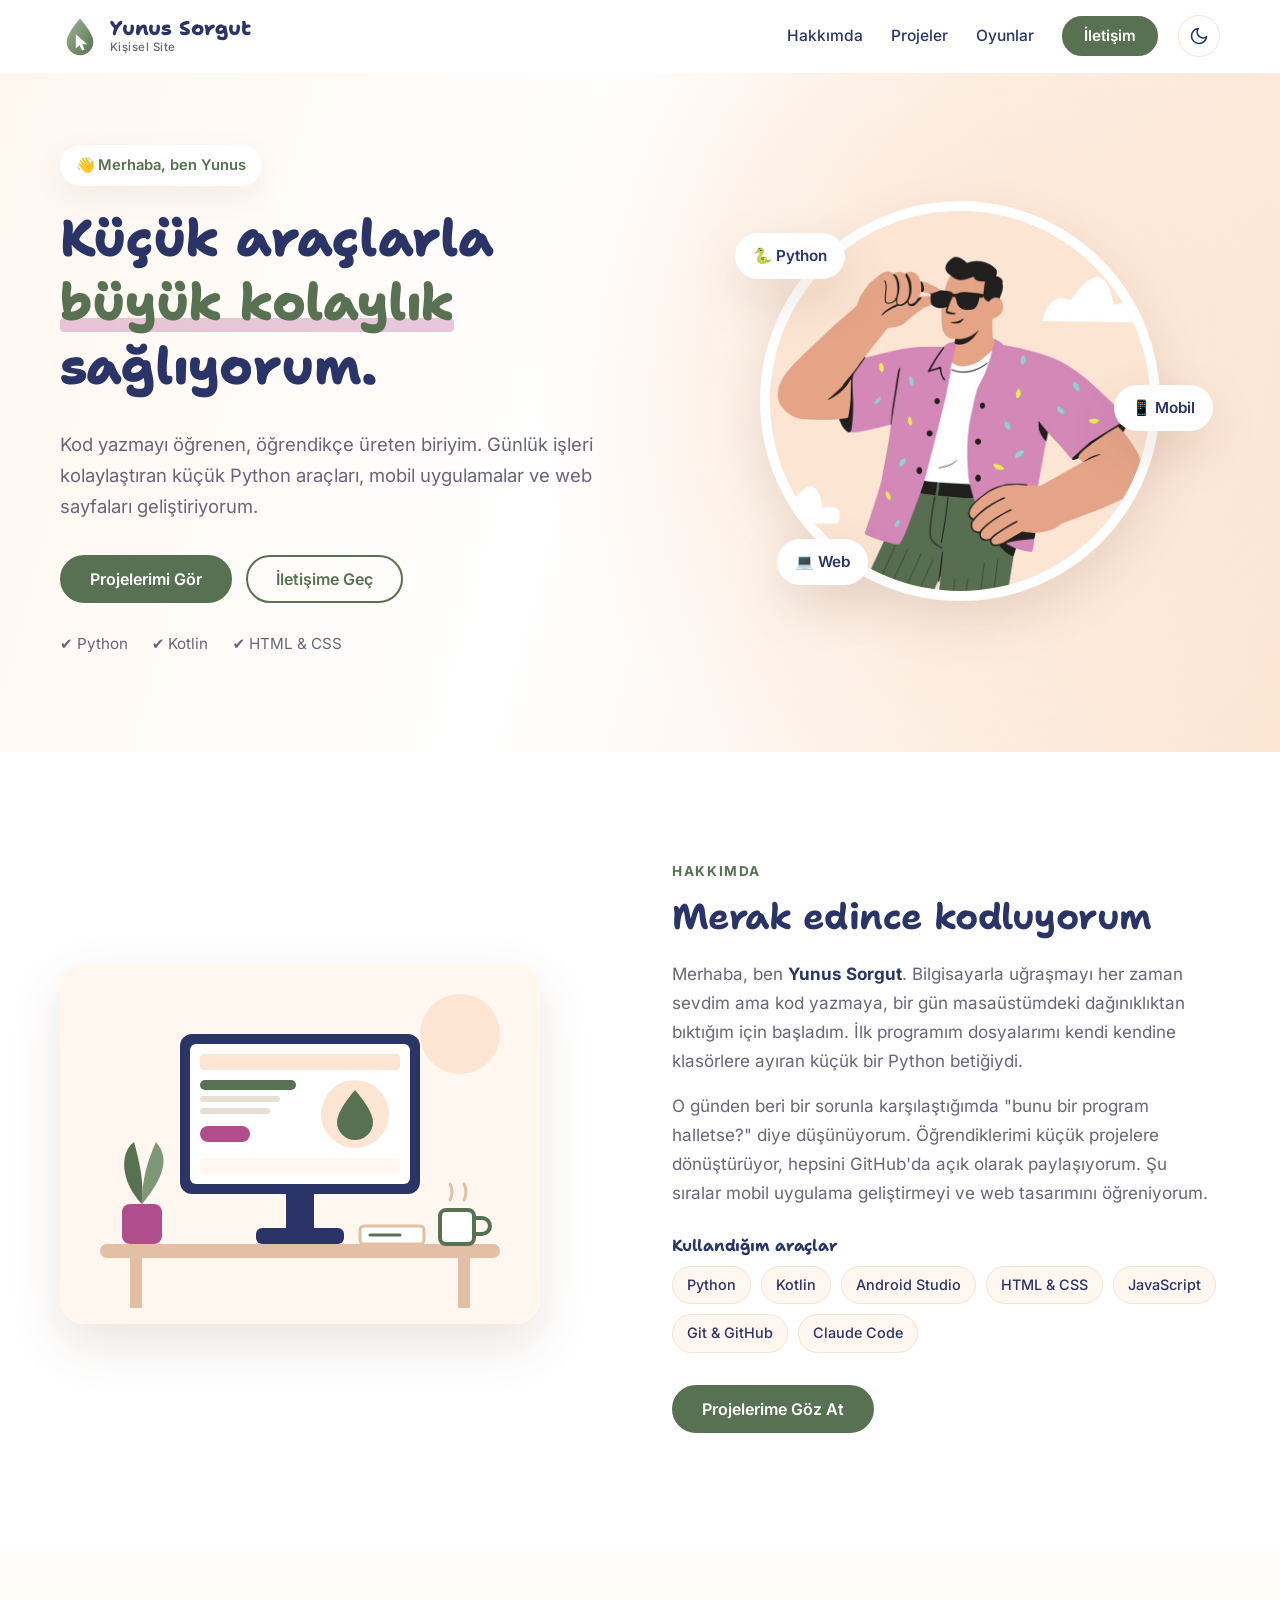
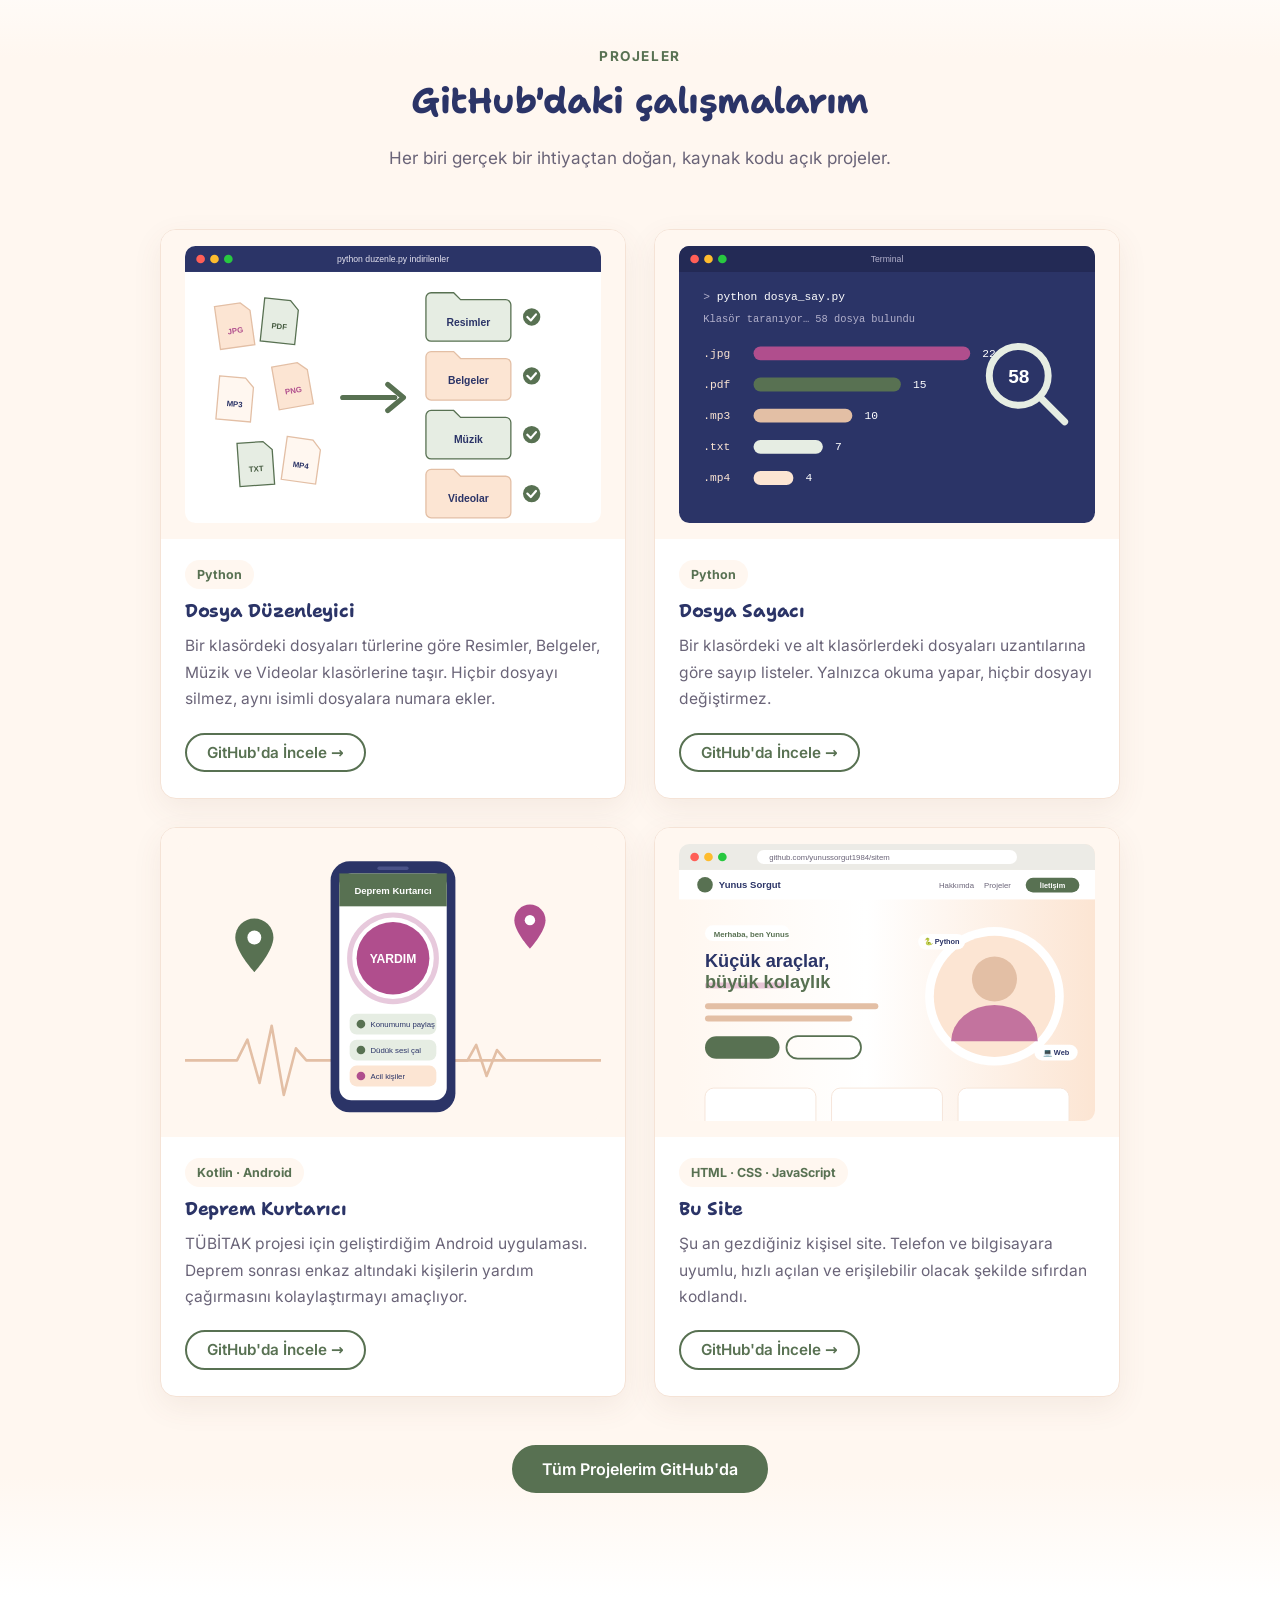
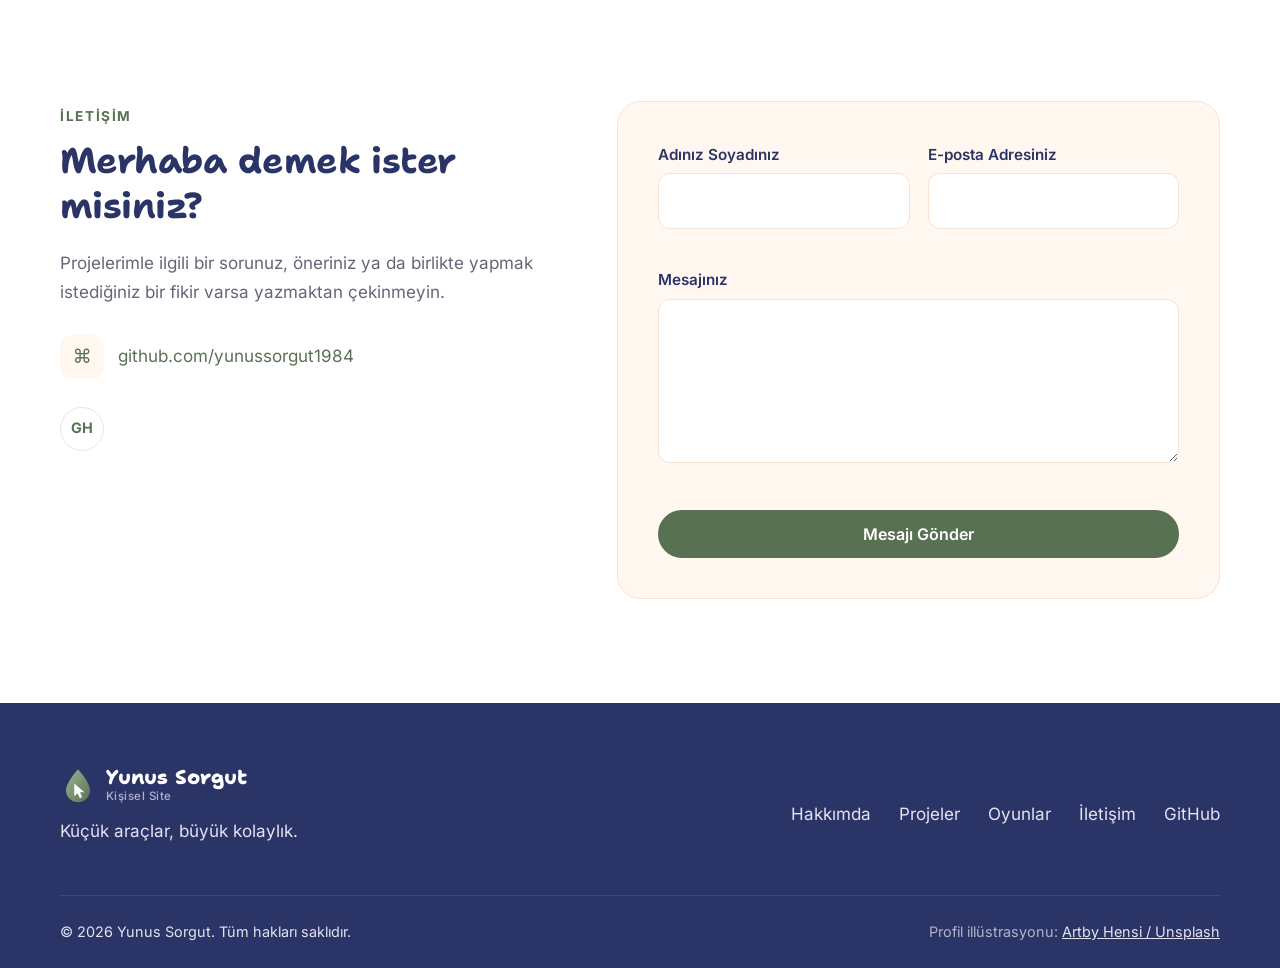
==== commit b6e03e67: "Koyu tema düğmesi eklendi - Renkler değişkenlere ayrıldı (--beyaz yerine --yuzey ve --yazi-ters),   " ====
--- a/index.html
+++ b/index.html
@@ -20,7 +20,18 @@
   <link rel="preload" href="fonts/shantell-sans-latin.woff2" as="font" type="font/woff2" crossorigin>
   <link rel="preload" href="fonts/inter-latin.woff2" as="font" type="font/woff2" crossorigin>
   <link rel="stylesheet" href="css/style.css">
-  <script>document.documentElement.classList.add("js");</script>
+  <script>
+    document.documentElement.classList.add("js");
+    // Tema: kayıtlı seçim, yoksa sistemin tercihi. Sayfa çizilmeden önce çalışır; açılışta beyaz parlamayı önler.
+    (function () {
+      var tema = null;
+      try { tema = localStorage.getItem("tema"); } catch (e) {}
+      if (tema !== "koyu" && tema !== "acik") tema = matchMedia("(prefers-color-scheme: dark)").matches ? "koyu" : "acik";
+      document.documentElement.setAttribute("data-tema", tema);
+      if (tema === "koyu") document.querySelector('meta[name="theme-color"]').setAttribute("content", "#1A1D2B");
+    })();
+  </script>
+
 </head>
 <body>
 
@@ -44,6 +55,12 @@
         <a href="oyunlar.html">Oyunlar</a>
         <a href="#iletisim" class="dugme dugme--kucuk">İletişim</a>
       </nav>
+
+      <button class="tema-dugme" id="temaDugme" type="button" aria-label="Koyu tema" aria-pressed="false" title="Koyu temaya geç">
+        <svg class="tema-dugme__ay" viewBox="0 0 24 24" aria-hidden="true" focusable="false"><path d="M21 12.8A9 9 0 1 1 11.2 3a7 7 0 0 0 9.8 9.8z"/></svg>
+        <svg class="tema-dugme__gunes" viewBox="0 0 24 24" aria-hidden="true" focusable="false"><circle cx="12" cy="12" r="4"/><path d="M12 2v2M12 20v2M4.9 4.9l1.4 1.4M17.7 17.7l1.4 1.4M2 12h2M20 12h2M4.9 19.1l1.4-1.4M17.7 6.3l1.4-1.4"/></svg>
+      </button>
+
     </div>
   </header>
 
--- a/css/style.css
+++ b/css/style.css
@@ -46,7 +46,9 @@
 /* ---------- Renkler ve temel değerler ---------- */
 :root {
   /* Renkler profil illüstrasyonundan alındı */
-  --beyaz: #FFFFFF;
+  color-scheme: light;
+  --yuzey: #FFFFFF;          /* sayfa ve kart zemini */
+  --yazi-ters: #FFFFFF;      /* renkli zemin (buton, rozet) üstündeki yazı */
   --zemin-acik: #FFF7F0;     /* krem - bölüm zemini */
   --seftali: #FCE5D3;        /* şeftali - giriş geçişi */
   --cizgi: #F5E3D6;          /* kart kenarı, çizgi */
@@ -59,6 +61,16 @@
   --vurgu: #B04E8D;          /* erik pembesi - küçük vurgular */
   --hata: #C0392B;
   --basari: #3F7A45;
+  --hata-zemin: #FBE3E0;     /* hatalı hücre / mesaj zemini */
+  --vurgu-zemin: #F1F5EF;    /* sudoku satır-sütun vurgusu */
+  --secili-zemin: #CFE0C9;   /* seçili hücre */
+  --ana-golge: #2F402B;      /* kayan karelerin alt gölgesi */
+  --cengel-siyah: #2B3467;   /* çengel bulmacanın siyah kareleri ve çizgileri */
+  --ust-zemin: rgba(255, 255, 255, .9);
+  --alt-zemin: #2B3467;      /* alt bilgi */
+  --alt-yazi: #E4E2EF;
+  --alt-soluk: #B3B1CC;
+  --alt-baslik: #FFFFFF;
 
   --yaricap: 16px;
   --golge: 0 10px 30px rgba(120, 80, 60, .08);
@@ -66,6 +78,36 @@
   --gecis: .25s ease;
   --font: "Inter", "Inter Yedek", system-ui, -apple-system, "Segoe UI", Roboto, Arial, sans-serif;
   --font-baslik: "Shantell Sans", "Shantell Yedek", var(--font);
+}
+
+/* ---------- Koyu tema ----------
+   <html data-tema="koyu"> olunca yalnızca renk değişkenleri değişir.
+   Tema, sayfanın <head> bölümündeki küçük betikle seçilir; düğme js/main.js'te. */
+[data-tema="koyu"] {
+  color-scheme: dark;
+  --yuzey: #1A1D2B;
+  --yazi-ters: #15181F;      /* açık yeşil butonların üstünde koyu yazı okunur */
+  --zemin-acik: #22263A;
+  --seftali: #2E2A3F;
+  --cizgi: #33384F;
+  --cizgi-koyu: #4E5574;
+  --ana: #8DB384;
+  --ana-koyu: #A9C9A0;       /* koyu temada üzerine gelince açılır */
+  --ana-acik: #2C3A2E;
+  --yazi: #E6E4F2;
+  --gri: #A9A6BC;
+  --vurgu: #E48CC4;
+  --hata: #FF8A7A;
+  --basari: #8FD19A;
+  --hata-zemin: #4A2528;
+  --vurgu-zemin: #252B35;
+  --secili-zemin: #3E5A38;
+  --ana-golge: #5E7A57;
+  --cengel-siyah: #0B0D14;
+  --ust-zemin: rgba(26, 29, 43, .9);
+  --alt-zemin: #12141F;
+  --golge: 0 10px 30px rgba(0, 0, 0, .35);
+  --golge-buyuk: 0 20px 50px rgba(0, 0, 0, .5);
 }
 
 /* ---------- Sıfırlama ---------- */
@@ -77,7 +119,7 @@
   font-size: 1.0625rem;
   line-height: 1.7;
   color: var(--yazi);
-  background: var(--beyaz);
+  background: var(--yuzey);
   -webkit-font-smoothing: antialiased;
 }
 img { max-width: 100%; height: auto; display: block; }
@@ -96,7 +138,7 @@
 /* Klavye kullanıcıları için "içeriğe geç" linki */
 .atla {
   position: absolute; left: 16px; top: -60px; z-index: 200;
-  background: var(--yazi); color: var(--beyaz);
+  background: var(--yazi); color: var(--yazi-ters);
   padding: 10px 16px; border-radius: 8px; transition: top var(--gecis);
 }
 .atla:focus { top: 16px; }
@@ -105,20 +147,20 @@
 .dugme {
   display: inline-flex; align-items: center; justify-content: center; gap: 8px;
   padding: 14px 28px; border-radius: 999px; border: 2px solid var(--ana);
-  background: var(--ana); color: var(--beyaz);
+  background: var(--ana); color: var(--yazi-ters);
   font: 600 1rem/1 var(--font); cursor: pointer;
   transition: background var(--gecis), transform var(--gecis), box-shadow var(--gecis);
 }
 .dugme:hover { background: var(--ana-koyu); border-color: var(--ana-koyu); transform: translateY(-2px); box-shadow: 0 8px 20px rgba(88, 113, 82, .3); }
 .dugme--cizgi { background: transparent; color: var(--ana); }
-.dugme--cizgi:hover { background: var(--ana); color: var(--beyaz); }
+.dugme--cizgi:hover { background: var(--ana); color: var(--yazi-ters); }
 .dugme--kucuk { padding: 10px 20px; font-size: .95rem; }
 .dugme--tam { width: 100%; }
 
 /* ---------- Üst menü ---------- */
 .ust {
   position: sticky; top: 0; z-index: 100;
-  background: rgba(255, 255, 255, .9);
+  background: var(--ust-zemin);
   backdrop-filter: blur(10px);
   border-bottom: 1px solid transparent;
   transition: border-color var(--gecis), box-shadow var(--gecis);
@@ -130,7 +172,7 @@
 .marka__yazi { font-family: var(--font-baslik); font-weight: 800; font-size: 1.25rem; line-height: 1; display: flex; flex-direction: column; }
 .marka__yazi small { font-family: var(--font); font-weight: 500; font-size: .72rem; color: var(--gri); letter-spacing: .04em; margin-top: 4px; }
 
-.menu { display: flex; align-items: center; gap: 28px; }
+.menu { display: flex; align-items: center; gap: 28px; margin-left: auto; }
 .menu a:not(.dugme) { color: var(--yazi); font-weight: 500; font-size: .97rem; position: relative; }
 .menu a:not(.dugme)::after {
   content: ""; position: absolute; left: 0; bottom: -4px; width: 100%; height: 2px;
@@ -144,18 +186,29 @@
 .menu-dugme[aria-expanded="true"] span:nth-child(2) { opacity: 0; }
 .menu-dugme[aria-expanded="true"] span:nth-child(3) { transform: translateY(-7.5px) rotate(-45deg); }
 
+/* Koyu / açık tema düğmesi: açık temada ay, koyu temada güneş görünür */
+.tema-dugme {
+  display: grid; place-items: center; flex-shrink: 0; width: 42px; height: 42px; margin-left: 20px;
+  background: none; border: 1px solid var(--cizgi); border-radius: 50%; color: var(--yazi); cursor: pointer;
+  transition: background var(--gecis), border-color var(--gecis);
+}
+.tema-dugme:hover { background: var(--zemin-acik); border-color: var(--cizgi-koyu); }
+.tema-dugme svg { width: 20px; height: 20px; fill: none; stroke: currentColor; stroke-width: 2; stroke-linecap: round; stroke-linejoin: round; }
+.tema-dugme__gunes, [data-tema="koyu"] .tema-dugme__ay { display: none; }
+[data-tema="koyu"] .tema-dugme__gunes { display: block; }
+
 /* ---------- Giriş ---------- */
 .giris {
   /* Soldan sağa krem → beyaz → şeftali yumuşak geçiş; avatarın zeminiyle kaynaşır */
   background:
     radial-gradient(circle at 80% 40%, var(--seftali) 0, transparent 45%),
-    linear-gradient(105deg, var(--zemin-acik) 0%, var(--beyaz) 45%, var(--seftali) 100%);
+    linear-gradient(105deg, var(--zemin-acik) 0%, var(--yuzey) 45%, var(--seftali) 100%);
   padding: 72px 0 96px;
   overflow: hidden;
 }
 .giris__ic { display: grid; grid-template-columns: 1.1fr .9fr; gap: 48px; align-items: center; }
 .etiket {
-  display: inline-block; background: var(--beyaz); color: var(--ana);
+  display: inline-block; background: var(--yuzey); color: var(--ana);
   padding: 8px 16px; border-radius: 999px; font-weight: 600; font-size: .92rem;
   box-shadow: var(--golge); margin-bottom: 20px;
 }
@@ -169,9 +222,9 @@
 .giris__guven { display: flex; flex-wrap: wrap; gap: 8px 24px; color: var(--gri); font-size: .95rem; }
 
 .giris__gorsel { position: relative; justify-self: center; width: min(420px, 100%); }
-.giris__gorsel img { border-radius: 50%; box-shadow: var(--golge-buyuk); border: 10px solid var(--beyaz); }
+.giris__gorsel img { border-radius: 50%; box-shadow: var(--golge-buyuk); border: 10px solid var(--yuzey); }
 .rozet {
-  position: absolute; background: var(--beyaz); padding: 10px 18px; border-radius: 999px;
+  position: absolute; background: var(--yuzey); padding: 10px 18px; border-radius: 999px;
   font-weight: 600; font-size: .95rem; box-shadow: var(--golge-buyuk);
   animation: yuz 5s ease-in-out infinite;
 }
@@ -184,7 +237,7 @@
 .rakamlar { margin-top: -48px; position: relative; z-index: 2; }
 .rakamlar__ic {
   display: grid; grid-template-columns: repeat(4, 1fr);
-  background: var(--beyaz); border-radius: var(--yaricap); box-shadow: var(--golge-buyuk);
+  background: var(--yuzey); border-radius: var(--yaricap); box-shadow: var(--golge-buyuk);
   padding: 32px 16px;
 }
 .rakam { text-align: center; padding: 0 12px; }
@@ -196,7 +249,7 @@
 .bolum { padding: 104px 0; }
 /* Bölümler arası sert çizgi yerine üstte ve altta yumuşak renk geçişi */
 .bolum--acik {
-  background: linear-gradient(180deg, var(--beyaz) 0, var(--zemin-acik) 120px, var(--zemin-acik) calc(100% - 120px), var(--beyaz) 100%);
+  background: linear-gradient(180deg, var(--yuzey) 0, var(--zemin-acik) 120px, var(--zemin-acik) calc(100% - 120px), var(--yuzey) 100%);
 }
 .bolum__baslik { text-align: center; max-width: 640px; margin: 0 auto 56px; }
 .bolum__baslik p { color: var(--gri); }
@@ -224,7 +277,7 @@
 
 /* ---------- Hizmetler ---------- */
 .hizmet {
-  background: var(--beyaz); padding: 32px; border-radius: var(--yaricap);
+  background: var(--yuzey); padding: 32px; border-radius: var(--yaricap);
   border: 1px solid var(--cizgi);
   transition: transform var(--gecis), box-shadow var(--gecis), border-color var(--gecis);
 }
@@ -245,13 +298,13 @@
 }
 .surec__no {
   display: inline-grid; place-items: center; width: 52px; height: 52px; border-radius: 50%;
-  background: var(--ana); color: var(--beyaz); font-weight: 700; margin-bottom: 16px;
+  background: var(--ana); color: var(--yazi-ters); font-weight: 700; margin-bottom: 16px;
 }
 .surec p { color: var(--gri); margin: 0; font-size: 1rem; }
 
 /* ---------- Logo kartları ---------- */
 .logo-kart {
-  margin: 0; background: var(--beyaz); border-radius: var(--yaricap); overflow: hidden;
+  margin: 0; background: var(--yuzey); border-radius: var(--yaricap); overflow: hidden;
   border: 1px solid var(--cizgi);
   transition: transform var(--gecis), box-shadow var(--gecis);
 }
@@ -262,7 +315,7 @@
 
 /* ---------- Web projeleri ---------- */
 .proje {
-  background: var(--beyaz); border-radius: var(--yaricap); overflow: hidden;
+  background: var(--yuzey); border-radius: var(--yaricap); overflow: hidden;
   box-shadow: var(--golge); border: 1px solid var(--cizgi);
   transition: transform var(--gecis), box-shadow var(--gecis);
 }
@@ -280,7 +333,7 @@
 
 /* ---------- Yorumlar ---------- */
 .yorum {
-  margin: 0; background: var(--beyaz); padding: 32px; border-radius: var(--yaricap);
+  margin: 0; background: var(--yuzey); padding: 32px; border-radius: var(--yaricap);
   box-shadow: var(--golge); display: flex; flex-direction: column;
 }
 .yorum p { color: var(--yazi); font-style: italic; flex: 1; }
@@ -295,7 +348,7 @@
 /* ---------- Fiyatlar ---------- */
 .fiyatlar { align-items: stretch; }
 .fiyat {
-  position: relative; background: var(--beyaz); border: 1px solid var(--cizgi);
+  position: relative; background: var(--yuzey); border: 1px solid var(--cizgi);
   border-radius: 20px; padding: 40px 32px; display: flex; flex-direction: column;
 }
 .fiyat ul { margin: 24px 0 32px; flex: 1; }
@@ -307,7 +360,7 @@
 .fiyat--one { border: 2px solid var(--ana); box-shadow: var(--golge-buyuk); transform: scale(1.03); }
 .fiyat__rozet {
   position: absolute; top: -14px; left: 50%; transform: translateX(-50%);
-  background: var(--vurgu); color: var(--beyaz); font-size: .8rem; font-weight: 700;
+  background: var(--vurgu); color: var(--yazi-ters); font-size: .8rem; font-weight: 700;
   padding: 6px 16px; border-radius: 999px; white-space: nowrap;
 }
 .dipnot { text-align: center; color: var(--gri); font-size: .9rem; margin-top: 32px; }
@@ -315,7 +368,7 @@
 /* ---------- SSS ---------- */
 .sss { display: grid; gap: 14px; }
 .sss details {
-  background: var(--beyaz); border-radius: 14px; border: 1px solid var(--cizgi);
+  background: var(--yuzey); border-radius: 14px; border: 1px solid var(--cizgi);
   padding: 0 24px; transition: box-shadow var(--gecis);
 }
 .sss details[open] { box-shadow: var(--golge); }
@@ -345,7 +398,7 @@
   border: 1px solid var(--cizgi); color: var(--ana); font-weight: 700; font-size: .9rem;
   transition: background var(--gecis), color var(--gecis);
 }
-.sosyal a:hover { background: var(--ana); color: var(--beyaz); }
+.sosyal a:hover { background: var(--ana); color: var(--yazi-ters); }
 
 .form { background: var(--zemin-acik); padding: 40px; border-radius: 24px; border: 1px solid var(--cizgi); }
 .form__satir { display: grid; grid-template-columns: 1fr 1fr; gap: 18px; }
@@ -353,7 +406,7 @@
 .alan label { display: block; font-weight: 600; font-size: .95rem; margin-bottom: 6px; }
 .alan input, .alan select, .alan textarea {
   width: 100%; padding: 13px 16px; font: inherit; font-size: 1rem; color: var(--yazi);
-  background: var(--beyaz); border: 1.5px solid var(--cizgi); border-radius: 12px;
+  background: var(--yuzey); border: 1.5px solid var(--cizgi); border-radius: 12px;
   transition: border-color var(--gecis), box-shadow var(--gecis);
 }
 .alan textarea { resize: vertical; }
@@ -368,23 +421,23 @@
 .bal-kupu { position: absolute; left: -9999px; width: 1px; height: 1px; overflow: hidden; } /* spam botları için tuzak alan */
 
 /* ---------- Alt bilgi ---------- */
-.alt { background: var(--yazi); color: #E4E2EF; padding: 64px 0 24px; }
+.alt { background: var(--alt-zemin); color: var(--alt-yazi); padding: 64px 0 24px; }
 .alt__ic { display: flex; justify-content: space-between; gap: 32px; flex-wrap: wrap; padding-bottom: 32px; border-bottom: 1px solid rgba(255, 255, 255, .1); }
-.marka--alt { color: var(--beyaz); margin-bottom: 14px; }
-.marka--alt small { color: #B3B1CC; }
+.marka--alt { color: var(--alt-baslik); margin-bottom: 14px; }
+.marka--alt small { color: var(--alt-soluk); }
 .alt__menu { display: flex; flex-wrap: wrap; gap: 12px 28px; align-items: center; }
-.alt__menu a { color: #E4E2EF; }
-.alt__menu a:hover { color: var(--beyaz); }
+.alt__menu a { color: var(--alt-yazi); }
+.alt__menu a:hover { color: var(--alt-baslik); }
 .alt__son { display: flex; justify-content: space-between; flex-wrap: wrap; gap: 8px 24px; padding-top: 24px; font-size: .9rem; }
 .alt__son p { margin: 0; }
-.alt__not { color: #B3B1CC; }
-.alt__not a { color: #E4E2EF; text-decoration: underline; }
+.alt__not { color: var(--alt-soluk); }
+.alt__not a { color: var(--alt-yazi); text-decoration: underline; }
 
 /* ---------- Yukarı çık butonu ---------- */
 .yukari {
   position: fixed; right: 20px; bottom: 20px; z-index: 90;
   width: 48px; height: 48px; border-radius: 50%; display: grid; place-items: center;
-  background: var(--ana); color: var(--beyaz); font-size: 1.3rem; font-weight: 700;
+  background: var(--ana); color: var(--yazi-ters); font-size: 1.3rem; font-weight: 700;
   box-shadow: var(--golge-buyuk);
   opacity: 0; visibility: hidden; transform: translateY(12px);
   transition: opacity var(--gecis), transform var(--gecis), visibility var(--gecis);
@@ -406,11 +459,12 @@
 }
 
 @media (max-width: 900px) {
-  .menu-dugme { display: block; }
+  .menu-dugme { display: block; margin-left: auto; }
+  .tema-dugme { margin-left: 8px; }
   .menu {
     position: absolute; top: 72px; left: 0; right: 0;
     flex-direction: column; align-items: stretch; gap: 0;
-    background: var(--beyaz); border-bottom: 1px solid var(--cizgi); box-shadow: var(--golge);
+    background: var(--yuzey); border-bottom: 1px solid var(--cizgi); box-shadow: var(--golge);
     padding: 8px 16px 20px;
     display: none;
   }
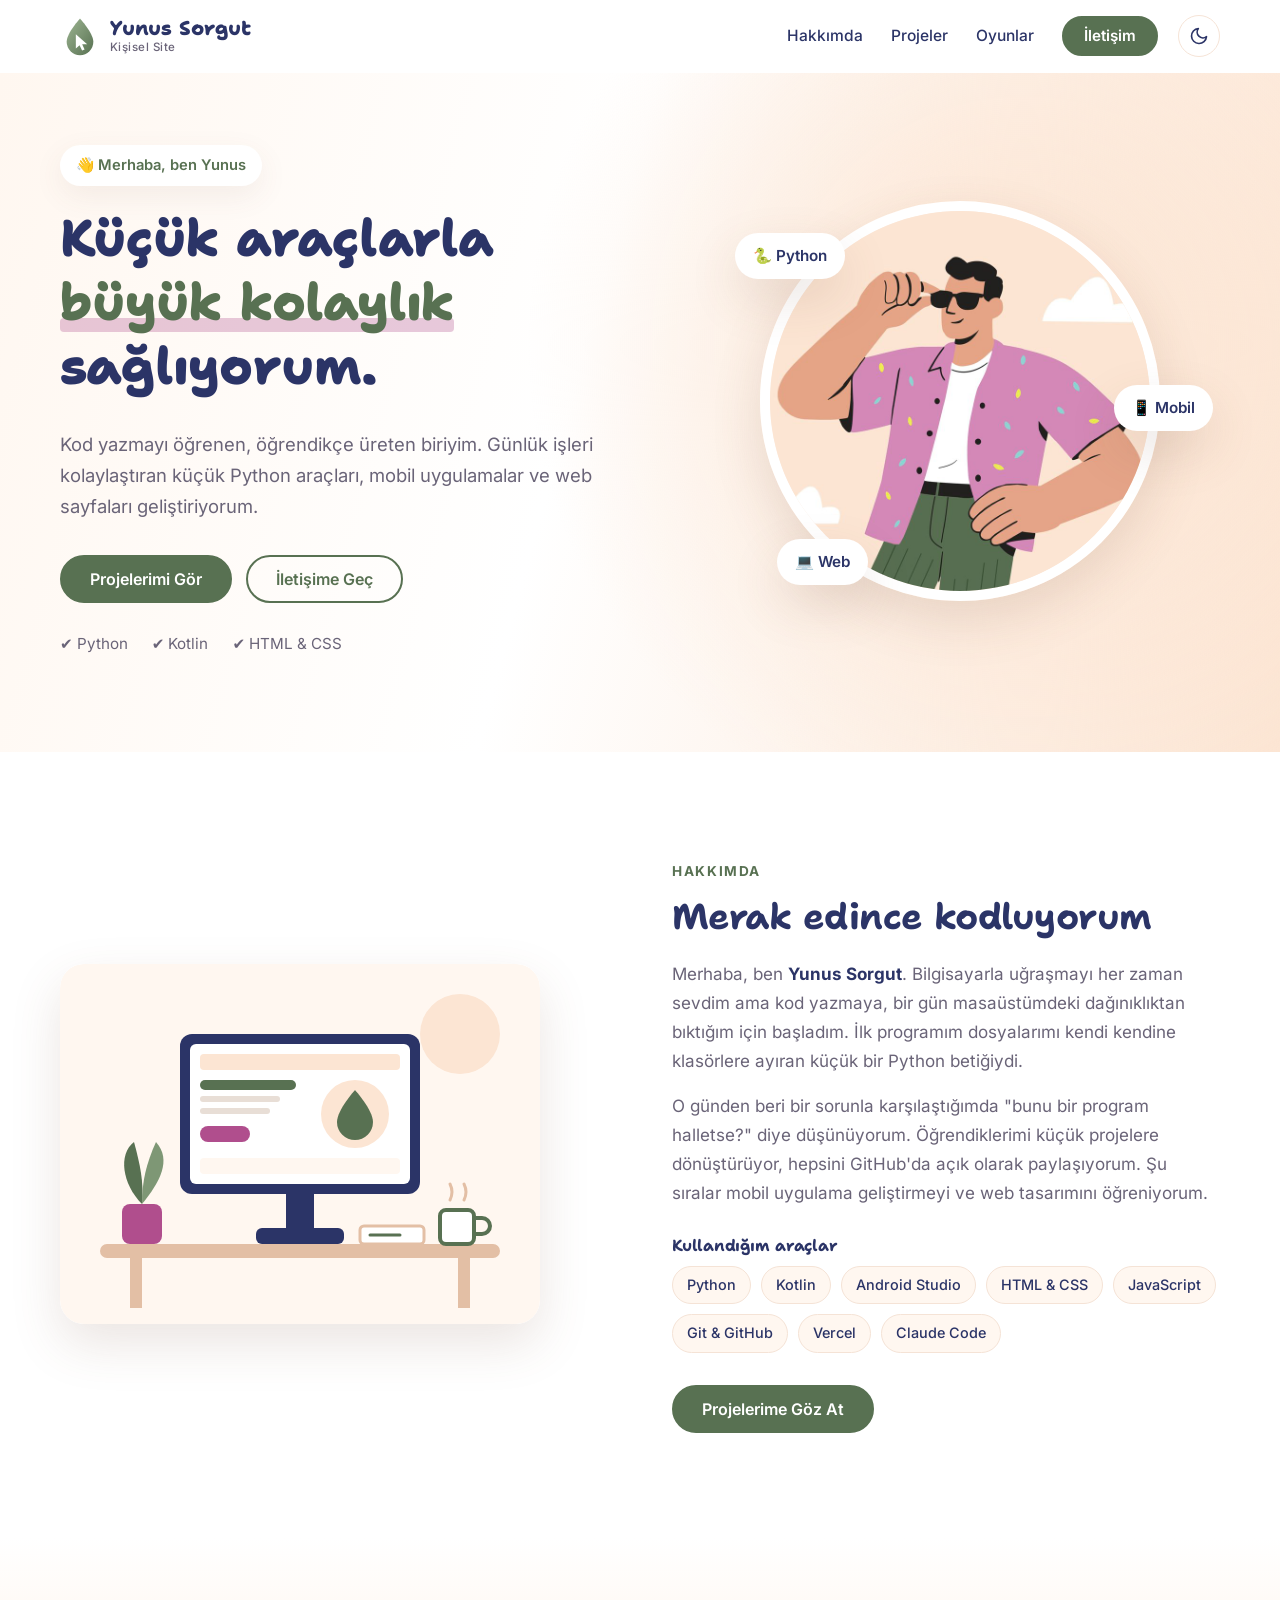
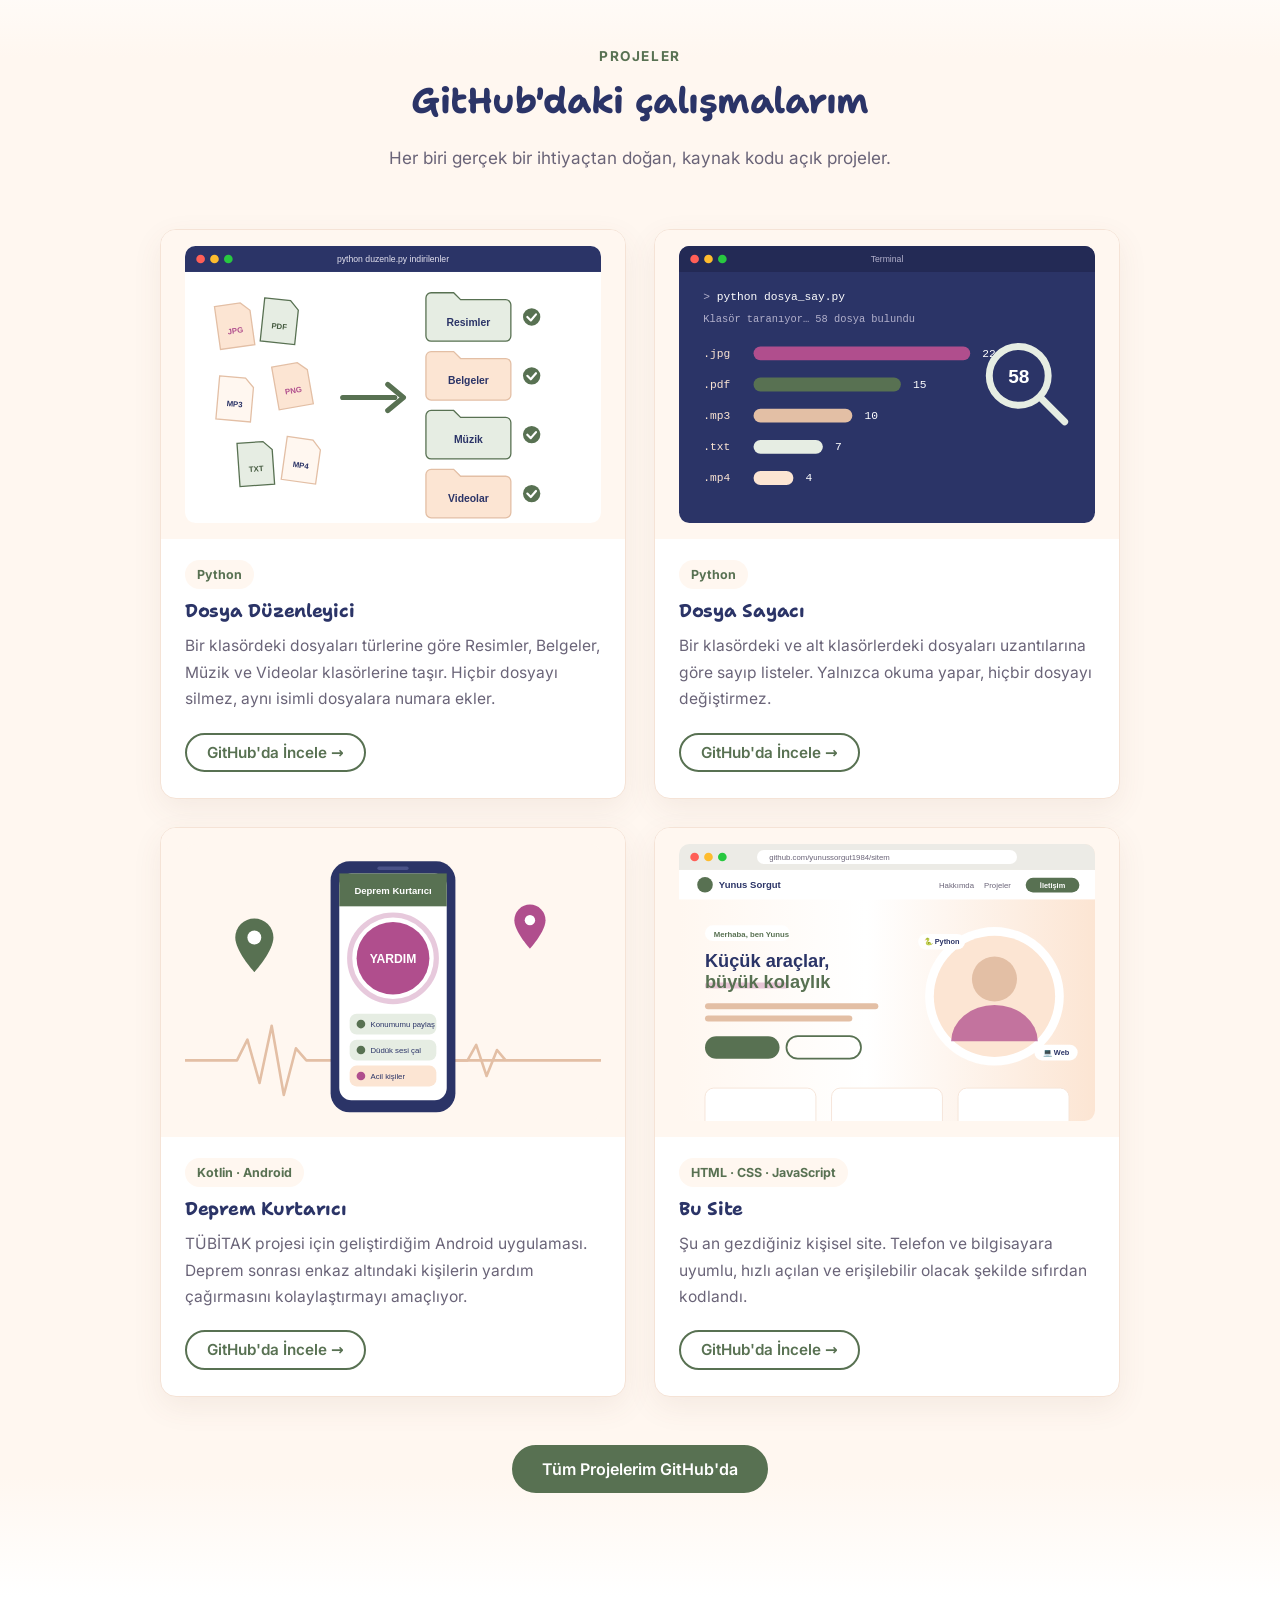
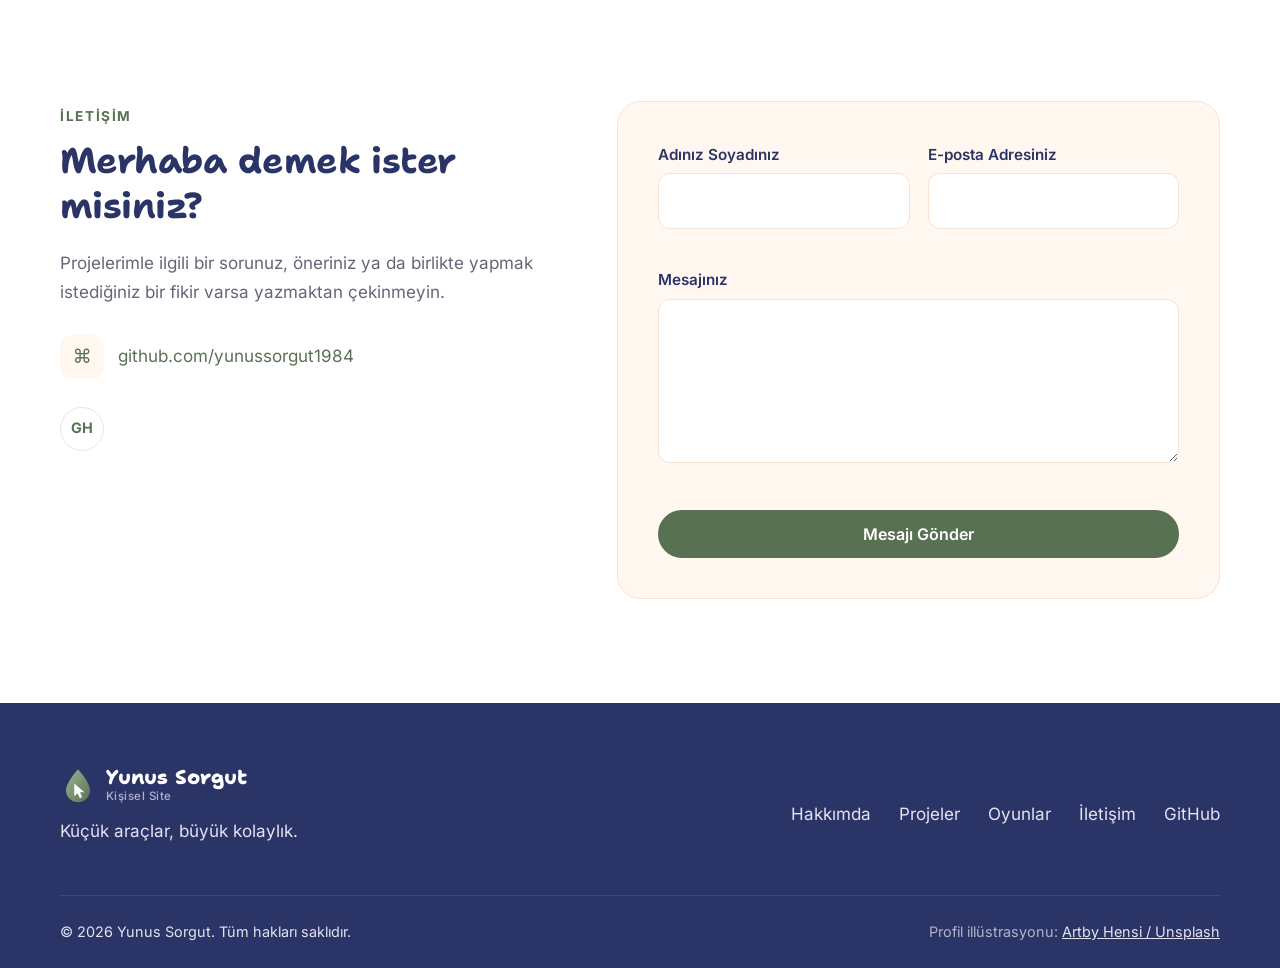
==== commit 57949d3d: "Araçlar listesine Vercel eklendi - index.html: "Kullandığım araçlar" listesine Vercel eklendi (site " ====
--- a/index.html
+++ b/index.html
@@ -105,7 +105,7 @@
           <p>O günden beri bir sorunla karşılaştığımda "bunu bir program halletse?" diye düşünüyorum. Öğrendiklerimi küçük projelere dönüştürüyor, hepsini GitHub'da açık olarak paylaşıyorum. Şu sıralar mobil uygulama geliştirmeyi ve web tasarımını öğreniyorum.</p>
           <h3 class="kucuk-baslik">Kullandığım araçlar</h3>
           <ul class="araclar">
-            <li>Python</li><li>Kotlin</li><li>Android Studio</li><li>HTML &amp; CSS</li><li>JavaScript</li><li>Git &amp; GitHub</li><li>Claude Code</li>
+            <li>Python</li><li>Kotlin</li><li>Android Studio</li><li>HTML &amp; CSS</li><li>JavaScript</li><li>Git &amp; GitHub</li><li>Vercel</li><li>Claude Code</li>
           </ul>
           <a href="#projeler" class="dugme">Projelerime Göz At</a>
         </div>
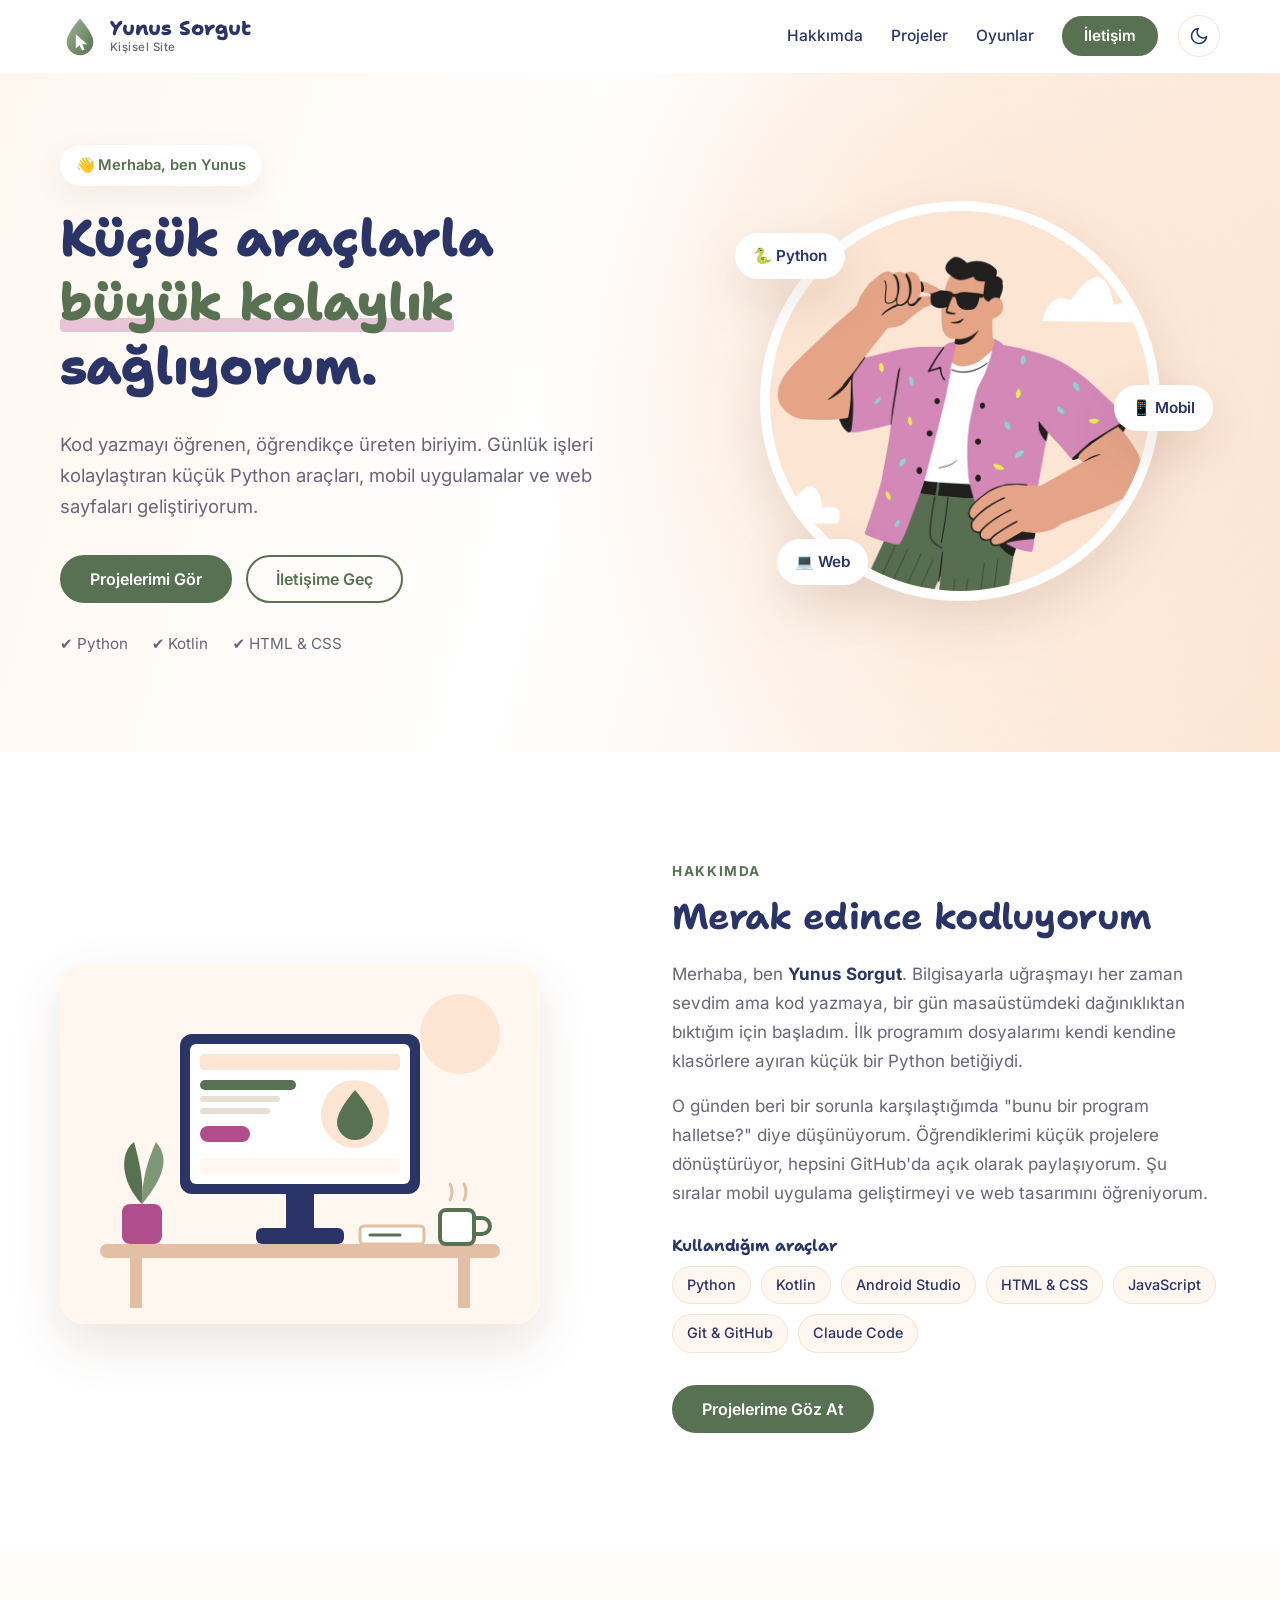
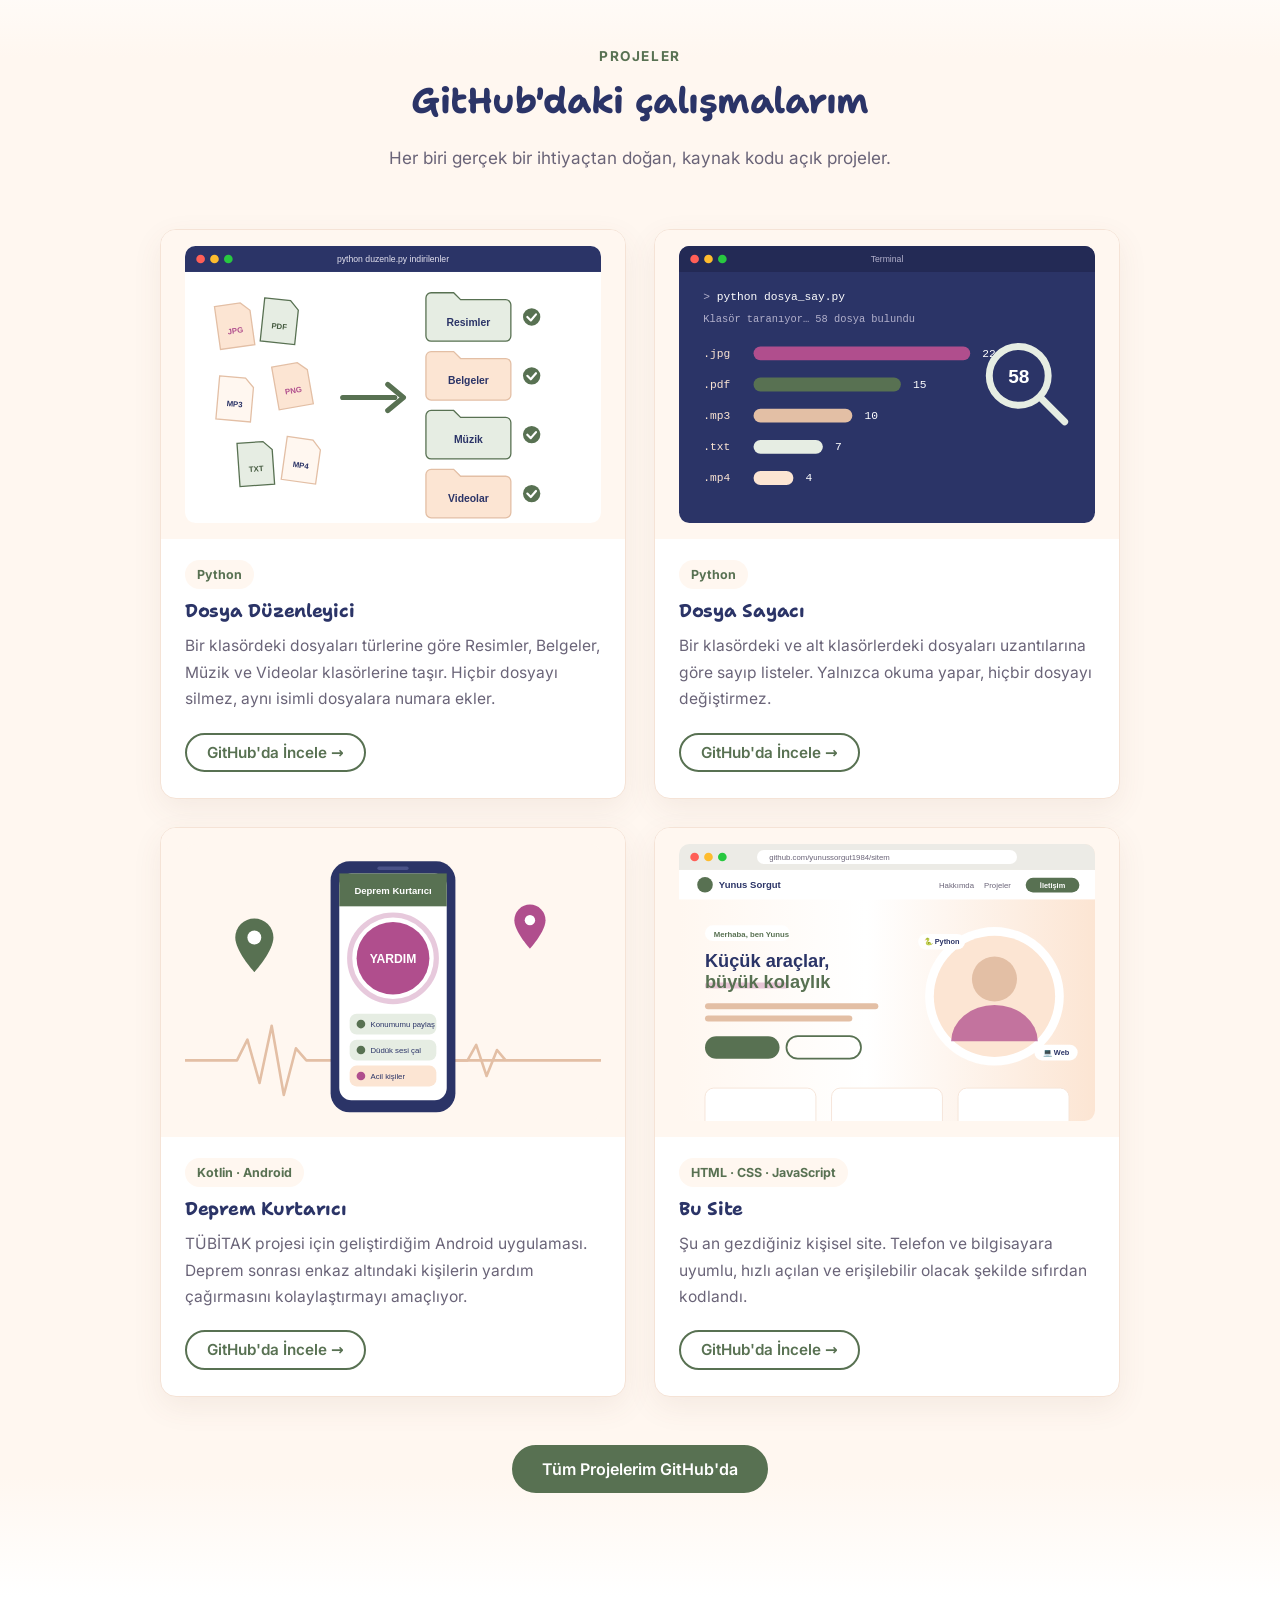
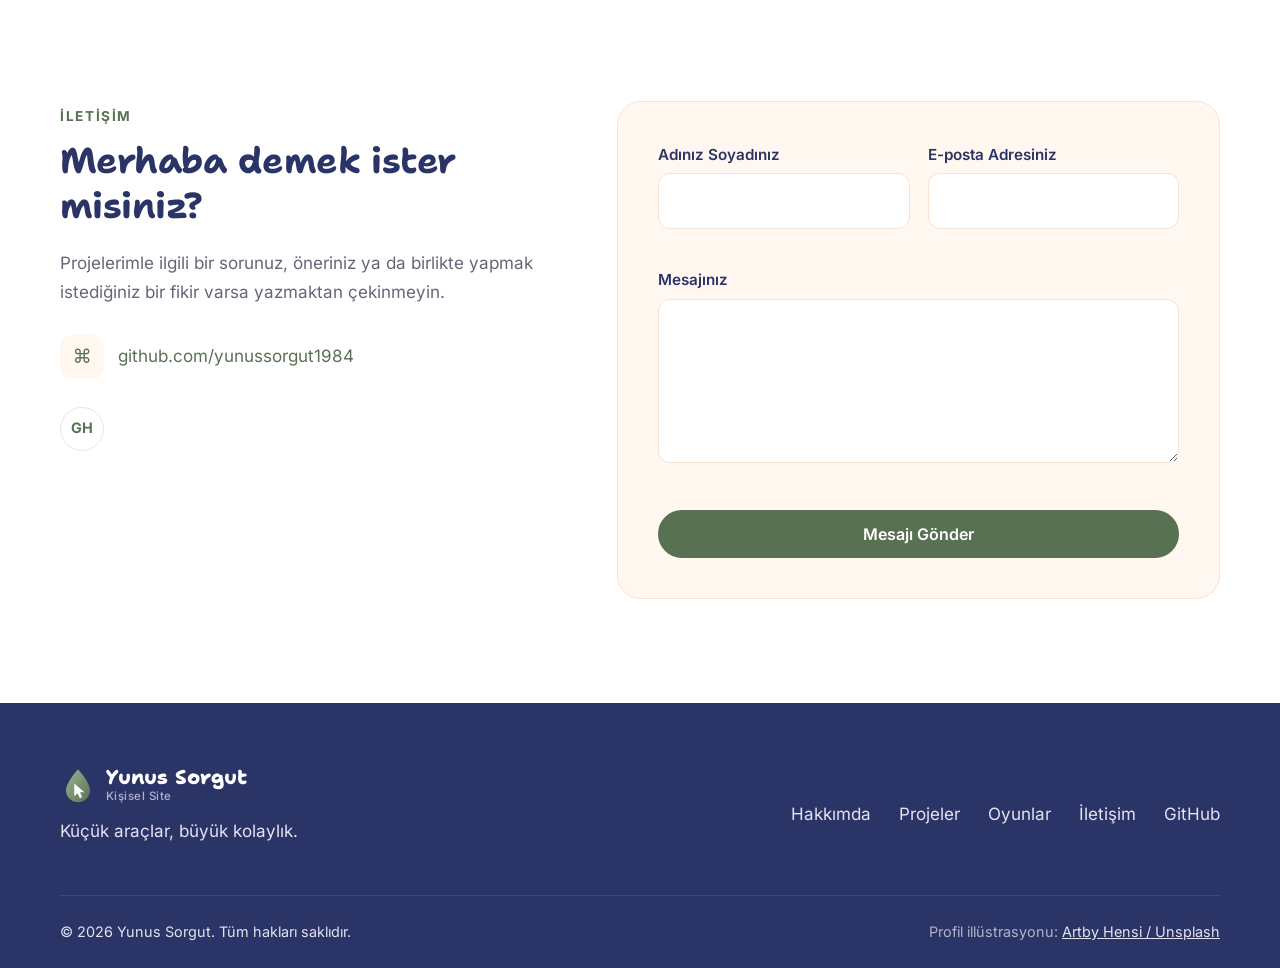
==== commit 5be45e70: "Okuma ilerleme çubuğu eklendi - index.html: sayfanın üstüne ilerleme çubuğu öğesi eklendi - css/styl" ====
--- a/index.html
+++ b/index.html
@@ -37,6 +37,9 @@
 
   <a class="atla" href="#icerik">İçeriğe geç</a>
 
+  <!-- Okuma ilerleme çubuğu: sayfa kaydırıldıkça dolar -->
+  <div class="ilerleme" id="ilerleme" aria-hidden="true"></div>
+
   <!-- ========== ÜST MENÜ ========== -->
   <header class="ust" id="ust">
     <div class="kap ust__ic">
@@ -105,7 +108,7 @@
           <p>O günden beri bir sorunla karşılaştığımda "bunu bir program halletse?" diye düşünüyorum. Öğrendiklerimi küçük projelere dönüştürüyor, hepsini GitHub'da açık olarak paylaşıyorum. Şu sıralar mobil uygulama geliştirmeyi ve web tasarımını öğreniyorum.</p>
           <h3 class="kucuk-baslik">Kullandığım araçlar</h3>
           <ul class="araclar">
-            <li>Python</li><li>Kotlin</li><li>Android Studio</li><li>HTML &amp; CSS</li><li>JavaScript</li><li>Git &amp; GitHub</li><li>Vercel</li><li>Claude Code</li>
+            <li>Python</li><li>Kotlin</li><li>Android Studio</li><li>HTML &amp; CSS</li><li>JavaScript</li><li>Git &amp; GitHub</li><li>Claude Code</li>
           </ul>
           <a href="#projeler" class="dugme">Projelerime Göz At</a>
         </div>
--- a/css/style.css
+++ b/css/style.css
@@ -433,6 +433,14 @@
 .alt__not { color: var(--alt-soluk); }
 .alt__not a { color: var(--alt-yazi); text-decoration: underline; }
 
+/* ---------- Okuma ilerleme çubuğu ---------- */
+.ilerleme {
+  position: fixed; top: 0; left: 0; z-index: 150;
+  width: 100%; height: 3px; background: var(--ana);
+  transform: scaleX(0); transform-origin: left;
+  pointer-events: none;
+}
+
 /* ---------- Yukarı çık butonu ---------- */
 .yukari {
   position: fixed; right: 20px; bottom: 20px; z-index: 90;
